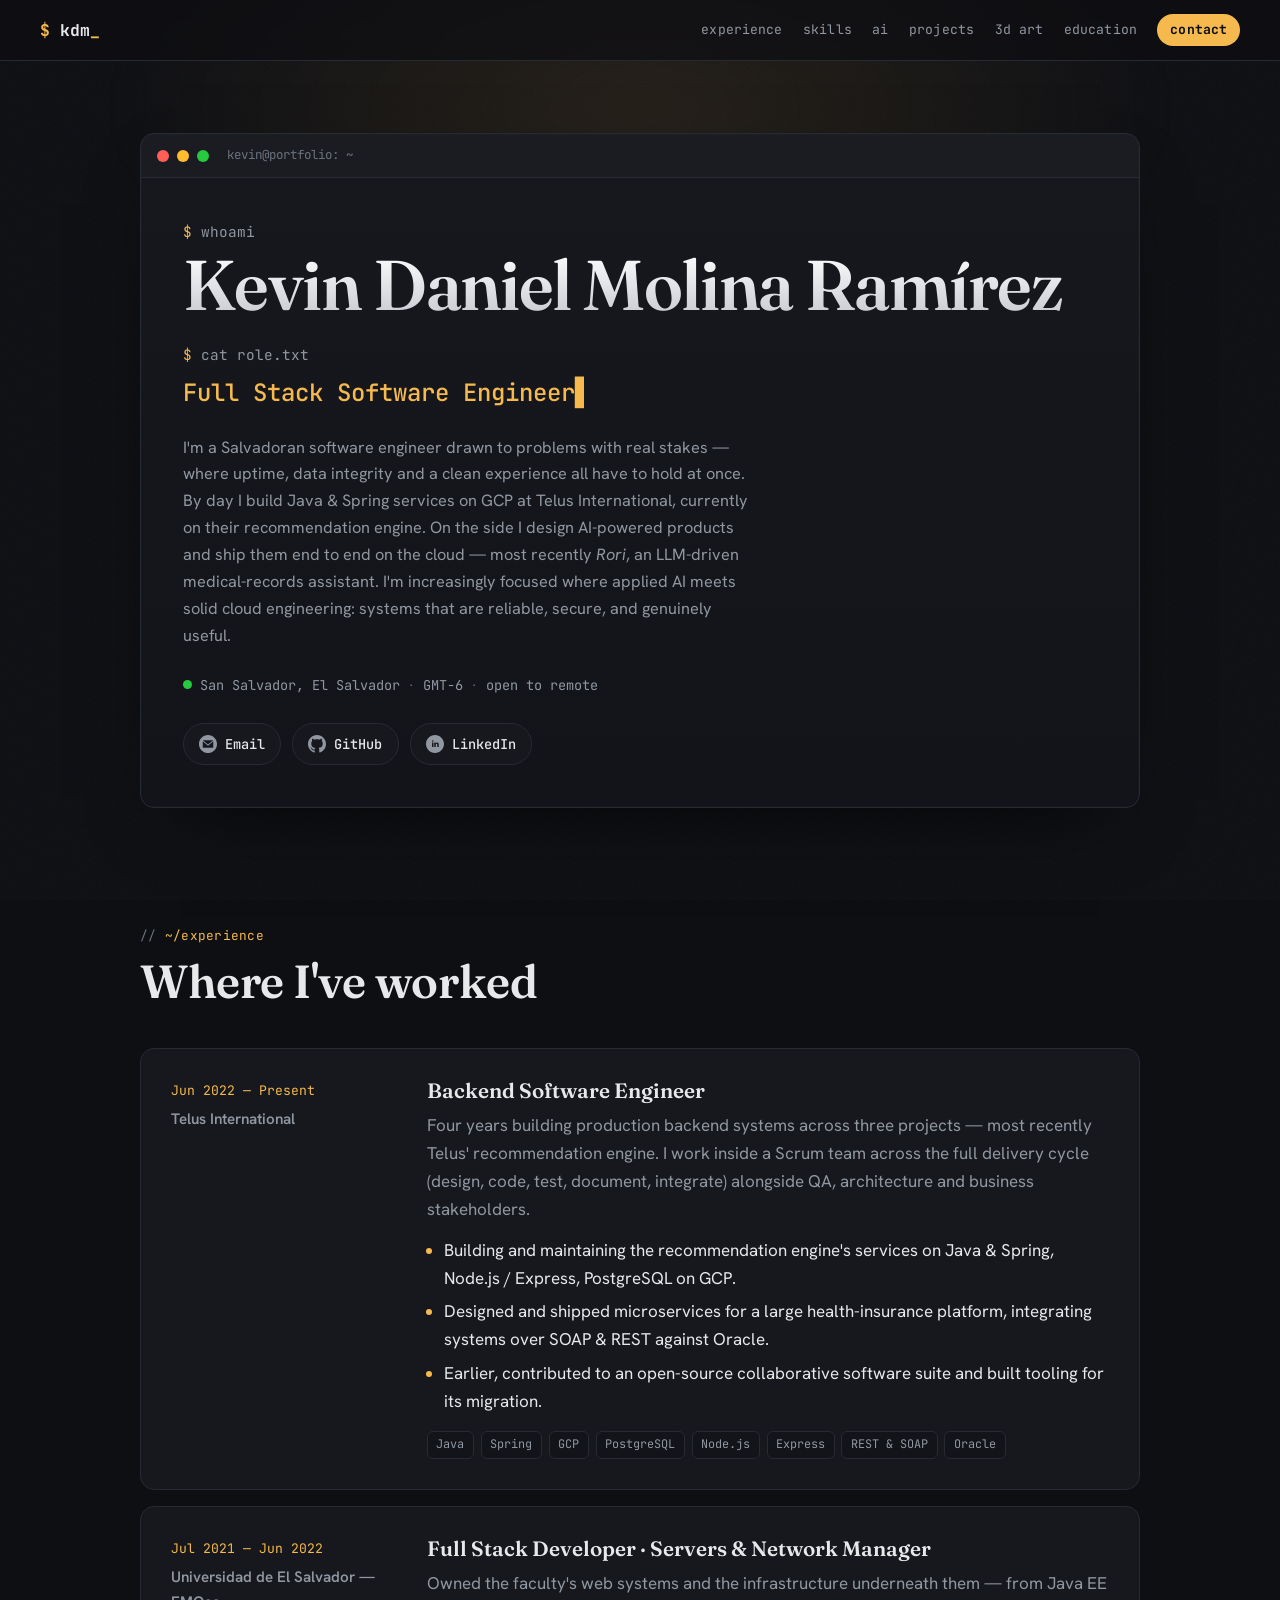
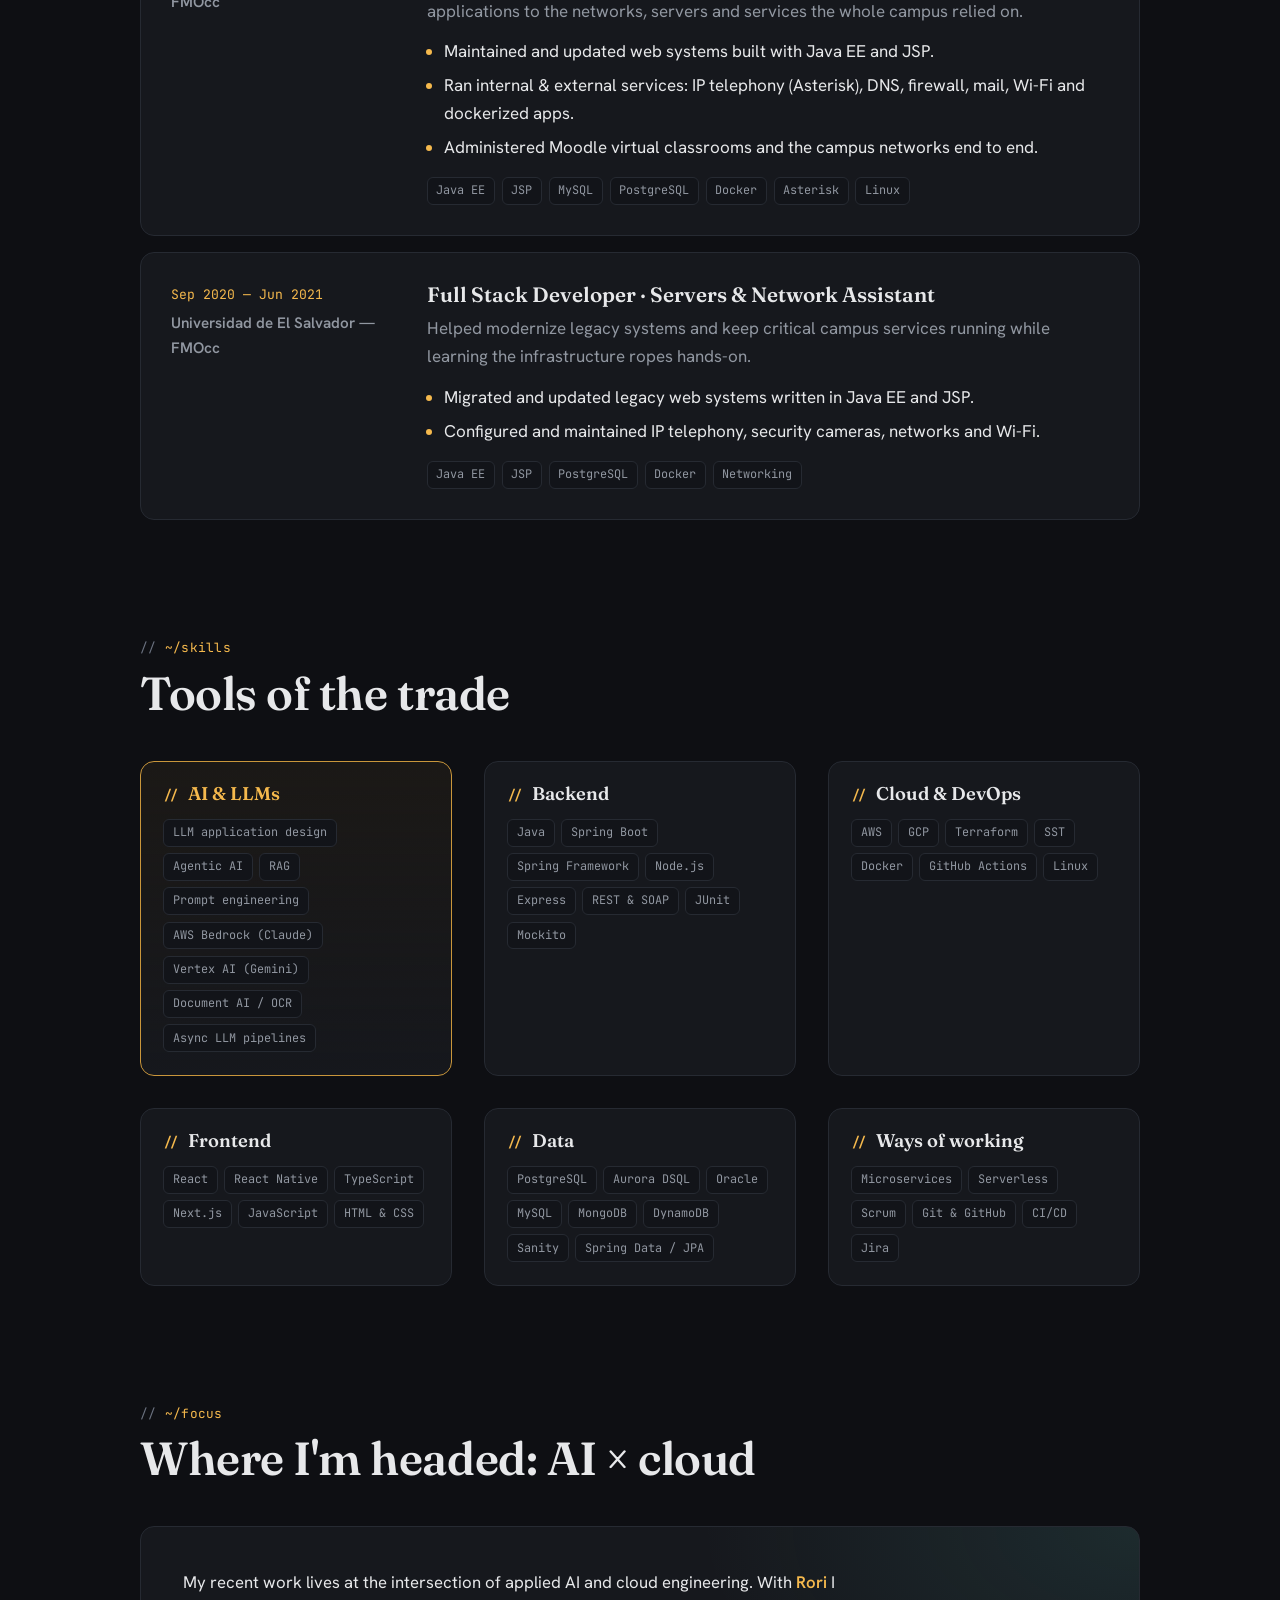
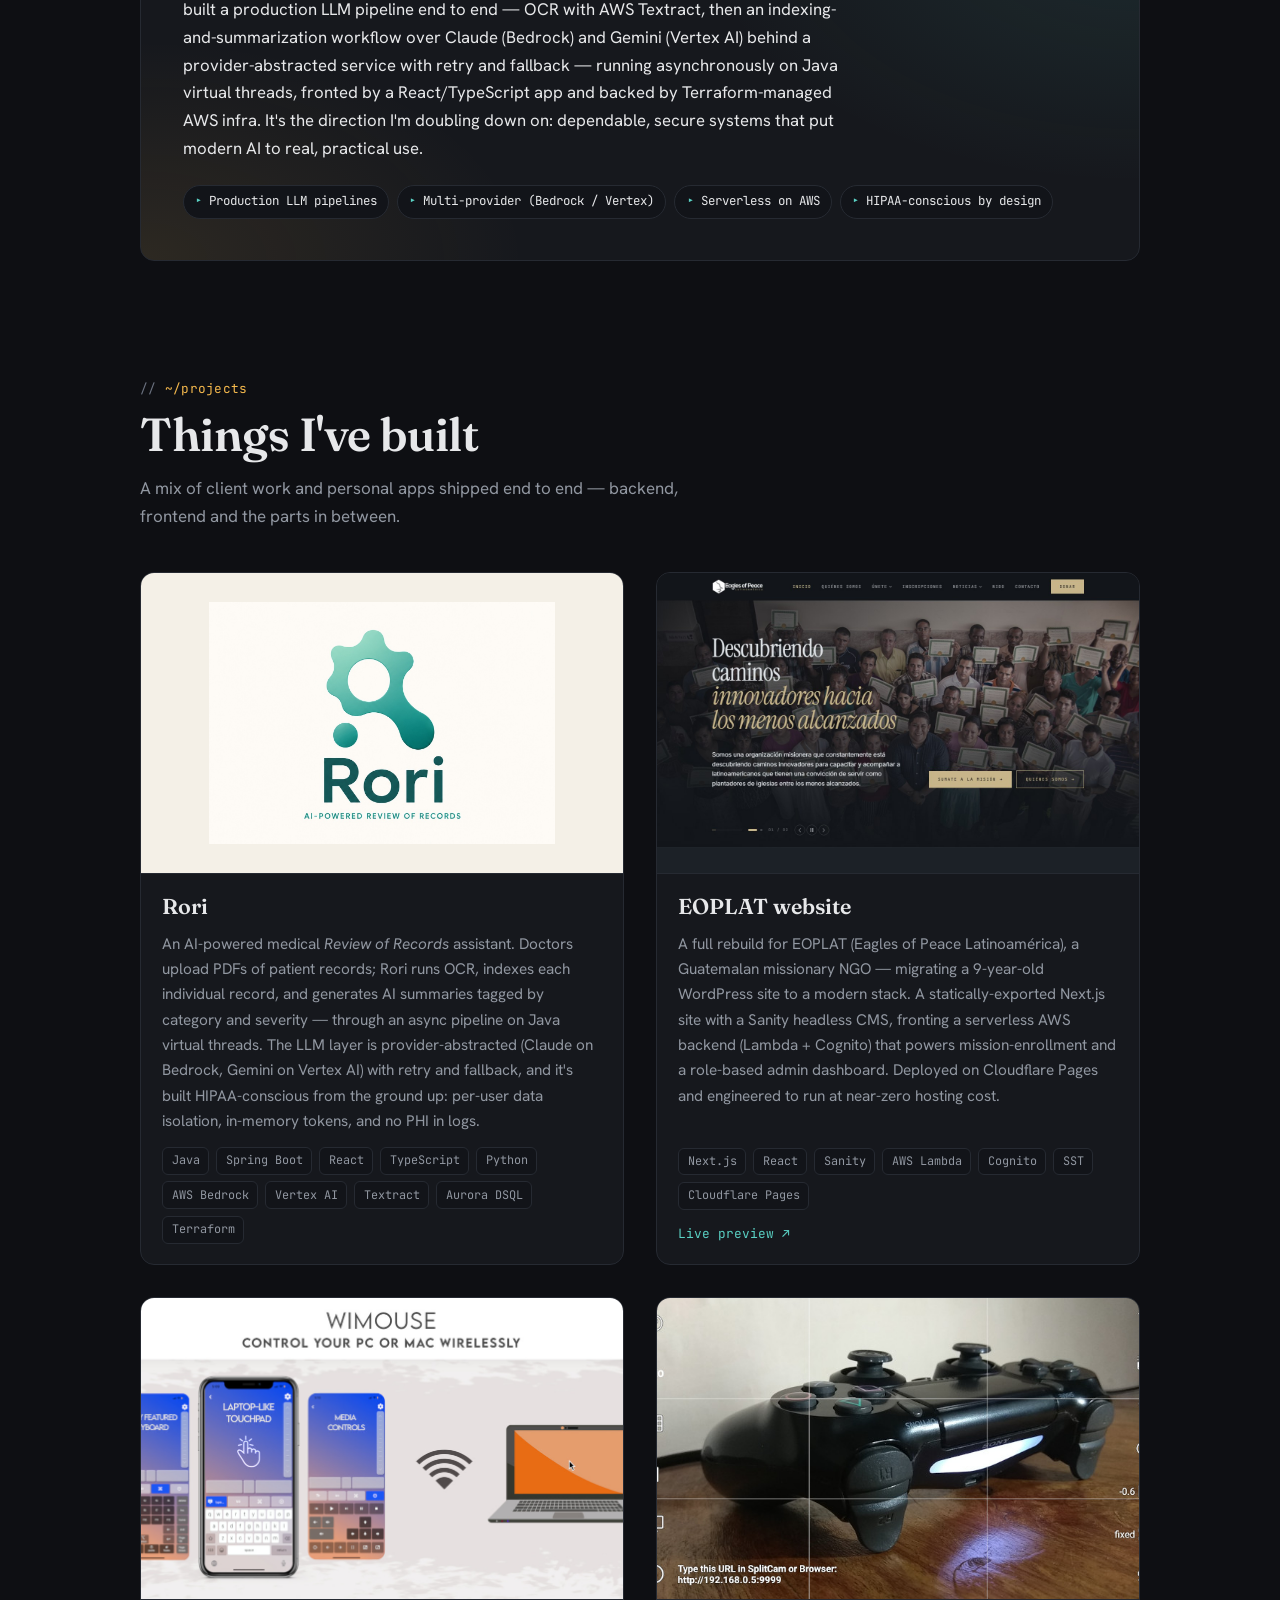
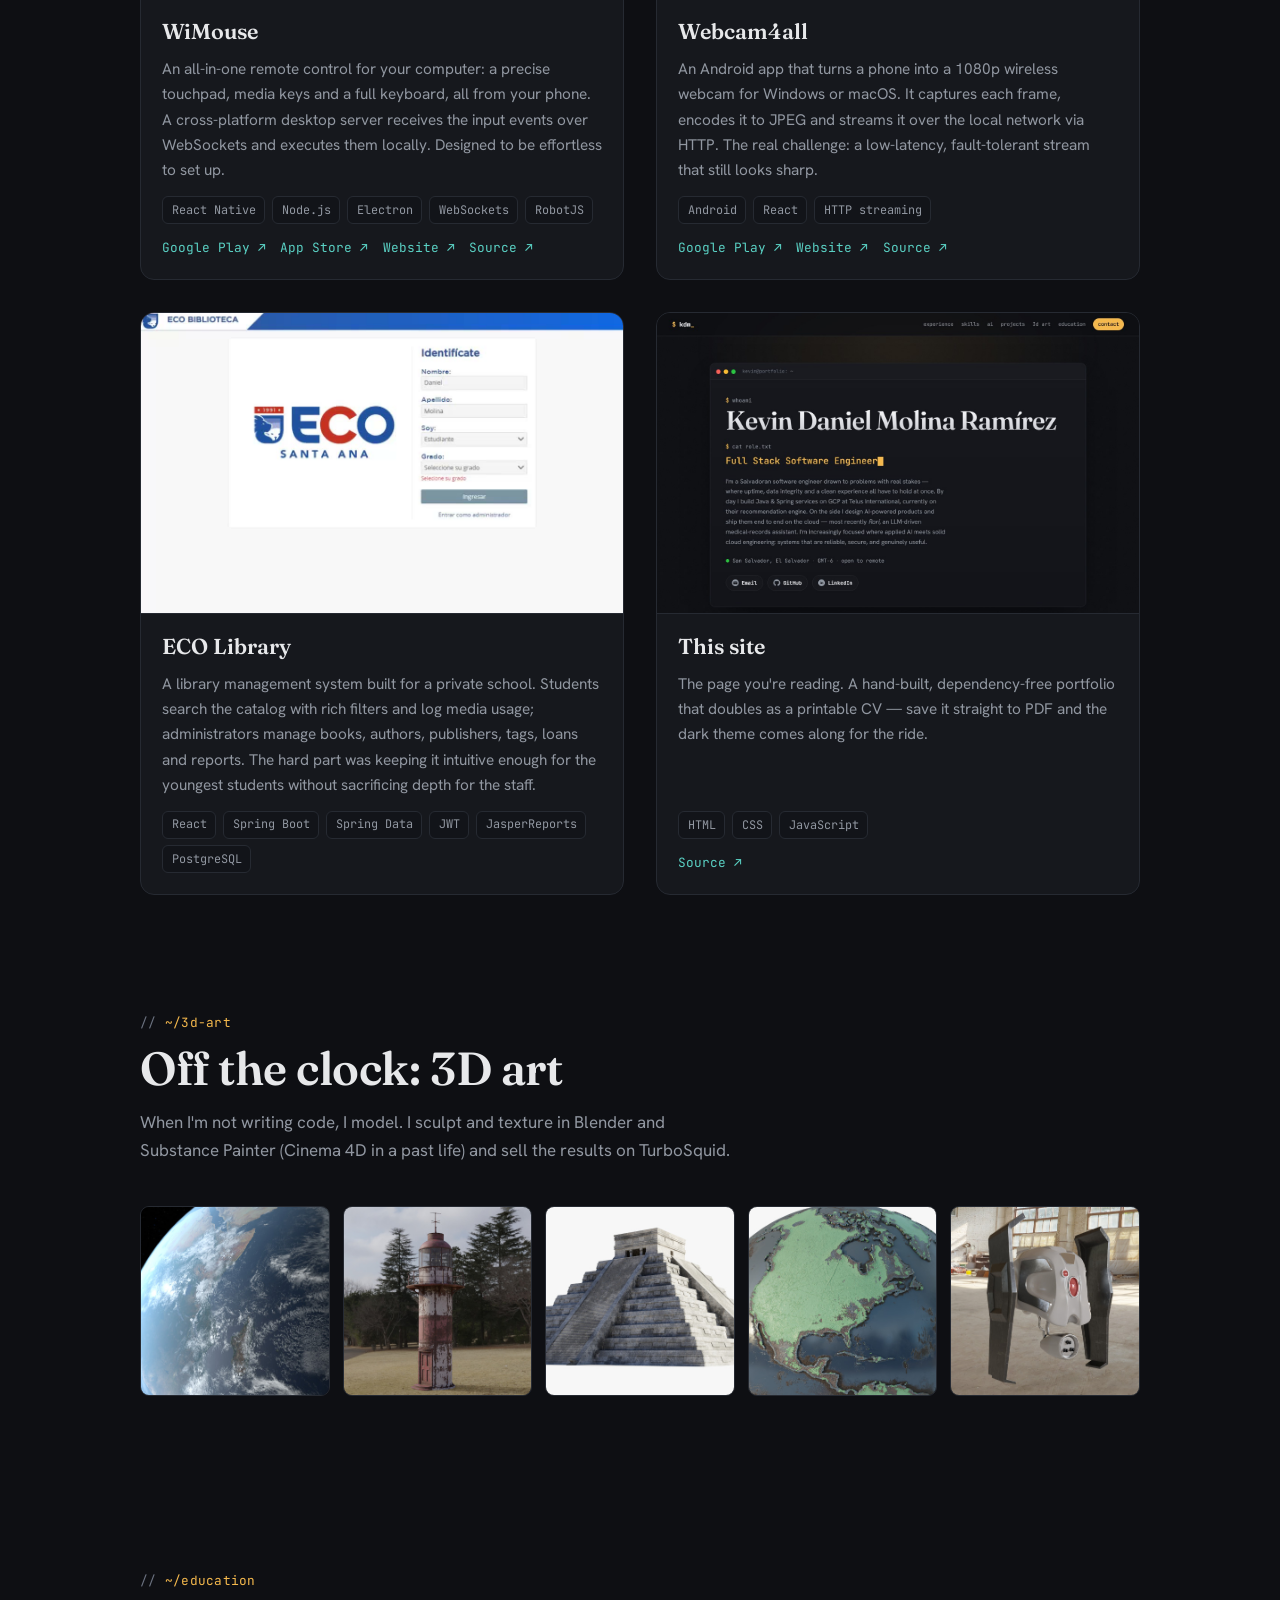
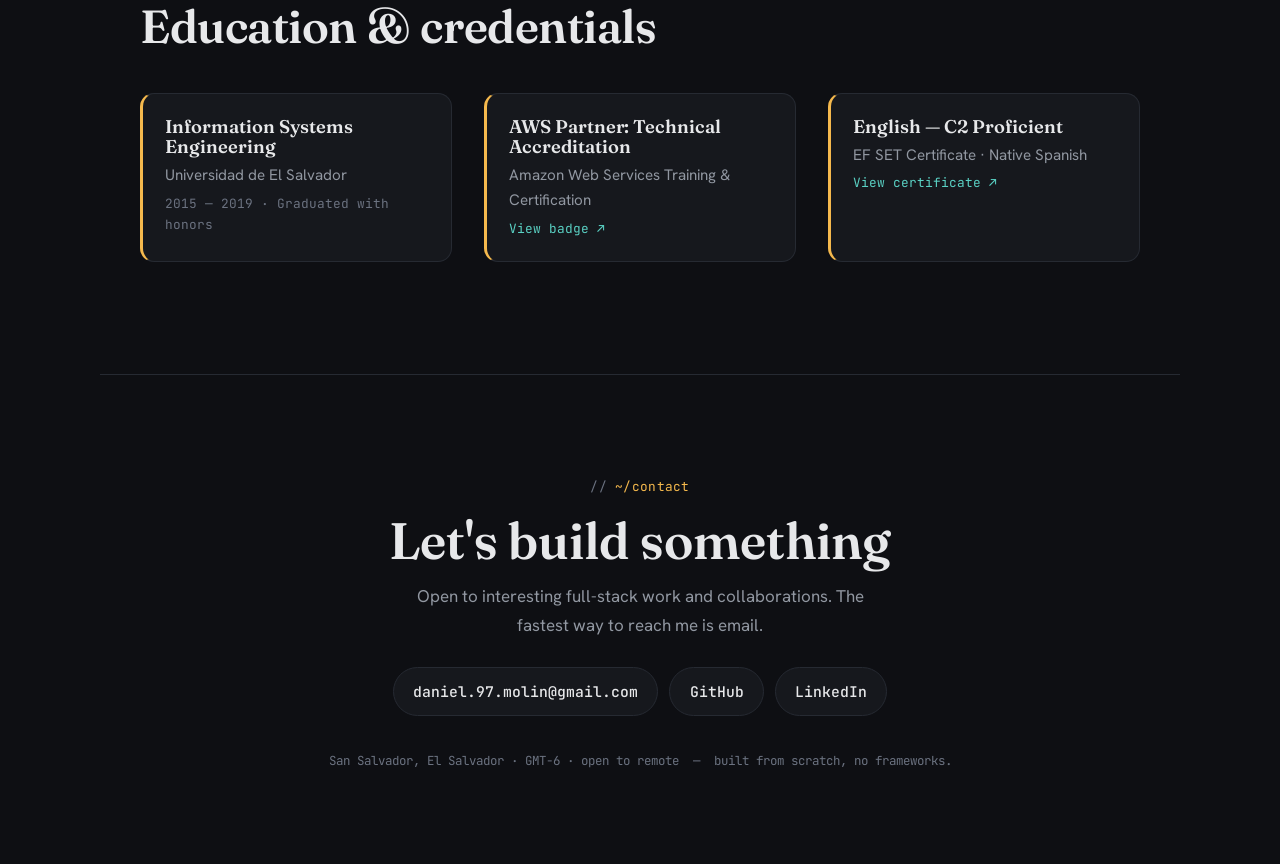
==== index.html @ 02cc0343 "Initial commit: redesigned portfolio / CV Dark "terminal, refined" single-page portfolio that double" ====
<!DOCTYPE html>
<html lang="en">
<head>
  <meta charset="UTF-8" />
  <meta name="viewport" content="width=device-width, initial-scale=1" />
  <meta name="theme-color" content="#0e0f13" />
  <meta name="description" content="Kevin Daniel Molina — Full Stack Software Engineer. Java, Spring, React & cloud. Portfolio and CV." />
  <meta name="author" content="Kevin Daniel Molina Ramírez" />

  <!-- Open Graph -->
  <meta property="og:title" content="Kevin Daniel Molina — Full Stack Software Engineer" />
  <meta property="og:description" content="Java · Spring · React · AWS. Building reliable, scalable software." />
  <meta property="og:type" content="website" />
  <meta property="og:url" content="https://danielmolina.surge.sh/" />

  <title>Kevin Daniel Molina — Full Stack Software Engineer</title>

  <link rel="preconnect" href="https://fonts.googleapis.com" />
  <link rel="preconnect" href="https://fonts.gstatic.com" crossorigin />
  <link href="https://fonts.googleapis.com/css2?family=Fraunces:opsz,wght@9..144,400;9..144,500;9..144,600;9..144,700&family=Hanken+Grotesk:wght@400;500;600;700&family=JetBrains+Mono:wght@400;500;700&display=swap" rel="stylesheet" />

  <link rel="stylesheet" href="css/styles.css" />
</head>
<body>
  <!-- atmosphere layers -->
  <div class="grain" aria-hidden="true"></div>
  <div class="glow" aria-hidden="true"></div>

  <!-- top nav -->
  <nav class="nav" aria-label="Section navigation">
    <a class="nav__brand" href="#top"><span class="prompt">$</span> kdm<span class="blink">_</span></a>
    <div class="nav__links">
      <a href="#experience">experience</a>
      <a href="#skills">skills</a>
      <a href="#focus">ai</a>
      <a href="#projects">projects</a>
      <a href="#art">3d&nbsp;art</a>
      <a href="#education">education</a>
      <a class="nav__cta" href="#contact">contact</a>
    </div>
  </nav>

  <main id="top">
    <!-- ===================== HERO ===================== -->
    <header class="hero">
      <div class="terminal reveal" data-reveal>
        <div class="terminal__bar">
          <span class="dot dot--red"></span>
          <span class="dot dot--amber"></span>
          <span class="dot dot--green"></span>
          <span class="terminal__title">kevin@portfolio: ~</span>
        </div>
        <div class="terminal__body">
          <p class="term-line"><span class="prompt">$</span> whoami</p>
          <h1 class="hero__name">Kevin&nbsp;Daniel Molina&nbsp;Ramírez</h1>
          <p class="term-line"><span class="prompt">$</span> cat role.txt</p>
          <p class="hero__role">
            <span id="typed" aria-hidden="true"></span><span class="blink">▋</span>
            <span class="sr-only">Full Stack Software Engineer</span>
          </p>

          <p class="hero__bio">
            I'm a Salvadoran software engineer drawn to problems with real stakes — where uptime, data
            integrity and a clean experience all have to hold at once. By day I build Java &amp; Spring
            services on GCP at Telus International, currently on their recommendation engine. On the side
            I design AI-powered products and ship them end to end on the cloud — most recently
            <em>Rori</em>, an LLM-driven medical-records assistant. I'm increasingly focused where applied
            AI meets solid cloud engineering: systems that are reliable, secure, and genuinely useful.
          </p>

          <p class="hero__status">
            <span class="status-dot"></span>
            <span class="mono">San Salvador, El Salvador</span>
            <span class="sep">·</span>
            <span class="mono">GMT−6</span>
            <span class="sep">·</span>
            <span class="mono">open to remote</span>
          </p>

          <div class="hero__links">
            <a class="btn" href="mailto:daniel.97.molin@gmail.com">
              <svg viewBox="0 0 24 24" width="18" height="18" aria-hidden="true"><path fill="currentColor" d="M12 .02c-6.627 0-12 5.373-12 12s5.373 12 12 12 12-5.373 12-12-5.373-12-12-12zm6.99 6.98l-6.99 5.666-6.991-5.666h13.981zm.01 10h-14v-8.505l7 5.673 7-5.672v8.504z"/></svg>
              Email
            </a>
            <a class="btn" href="https://github.com/daniel97molina" target="_blank" rel="noopener noreferrer">
              <svg viewBox="0 0 24 24" width="18" height="18" aria-hidden="true"><path fill="currentColor" d="M12 0c-6.626 0-12 5.373-12 12 0 5.302 3.438 9.8 8.207 11.387.599.111.793-.261.793-.577v-2.234c-3.338.726-4.033-1.416-4.033-1.416-.546-1.387-1.333-1.756-1.333-1.756-1.089-.745.083-.729.083-.729 1.205.084 1.839 1.237 1.839 1.237 1.07 1.834 2.807 1.304 3.492.997.107-.775.418-1.305.762-1.604-2.665-.305-5.467-1.334-5.467-5.931 0-1.311.469-2.381 1.236-3.221-.124-.303-.535-1.524.117-3.176 0 0 1.008-.322 3.301 1.23.957-.266 1.983-.399 3.003-.404 1.02.005 2.047.138 3.006.404 2.291-1.552 3.297-1.23 3.297-1.23.653 1.653.242 2.874.118 3.176.77.84 1.235 1.911 1.235 3.221 0 4.609-2.807 5.624-5.479 5.921.43.372.823 1.102.823 2.222v3.293c0 .319.192.694.801.576 4.765-1.589 8.199-6.086 8.199-11.386 0-6.627-5.373-12-12-12z"/></svg>
              GitHub
            </a>
            <a class="btn" href="https://www.linkedin.com/in/kevin-daniel-molina-ram%C3%ADrez-bba002175" target="_blank" rel="noopener noreferrer">
              <svg viewBox="0 0 24 24" width="18" height="18" aria-hidden="true"><path fill="currentColor" d="M12 0c-6.627 0-12 5.373-12 12s5.373 12 12 12 12-5.373 12-12-5.373-12-12-12zm-2 16h-2v-6h2v6zm-1-6.891c-.607 0-1.1-.496-1.1-1.109 0-.612.492-1.109 1.1-1.109s1.1.497 1.1 1.109c0 .613-.493 1.109-1.1 1.109zm8 6.891h-1.998v-2.861c0-1.881-2.002-1.722-2.002 0v2.861h-2v-6h2v1.093c.872-1.616 4-1.736 4 1.548v3.359z"/></svg>
              LinkedIn
            </a>
          </div>
        </div>
      </div>
    </header>

    <!-- ===================== EXPERIENCE ===================== -->
    <section id="experience" class="section">
      <header class="section__head reveal" data-reveal>
        <span class="section__path">~/experience</span>
        <h2 class="section__title">Where I've worked</h2>
      </header>

      <div class="timeline">
        <article class="role reveal" data-reveal>
          <div class="role__meta">
            <span class="role__dates mono">Jun 2022 — Present</span>
            <span class="role__company">Telus International</span>
          </div>
          <div class="role__body">
            <h3 class="role__title">Backend Software Engineer</h3>
            <p class="role__summary">
              Four years building production backend systems across three projects — most recently
              Telus' recommendation engine. I work inside a Scrum team across the full
              delivery cycle (design, code, test, document, integrate) alongside QA, architecture and
              business stakeholders.
            </p>
            <ul class="role__points">
              <li>Building and maintaining the recommendation engine's services on Java &amp; Spring, Node.js / Express, PostgreSQL on GCP.</li>
              <li>Designed and shipped microservices for a large health-insurance platform, integrating systems over SOAP &amp; REST against Oracle.</li>
              <li>Earlier, contributed to an open-source collaborative software suite and built tooling for its migration.</li>
            </ul>
            <ul class="tags mono">
              <li>Java</li><li>Spring</li><li>GCP</li><li>PostgreSQL</li><li>Node.js</li><li>Express</li><li>REST &amp; SOAP</li><li>Oracle</li>
            </ul>
          </div>
        </article>

        <article class="role reveal" data-reveal>
          <div class="role__meta">
            <span class="role__dates mono">Jul 2021 — Jun 2022</span>
            <span class="role__company">Universidad de El Salvador — FMOcc</span>
          </div>
          <div class="role__body">
            <h3 class="role__title">Full Stack Developer · Servers &amp; Network Manager</h3>
            <p class="role__summary">
              Owned the faculty's web systems and the infrastructure underneath them — from Java EE
              applications to the networks, servers and services the whole campus relied on.
            </p>
            <ul class="role__points">
              <li>Maintained and updated web systems built with Java EE and JSP.</li>
              <li>Ran internal &amp; external services: IP telephony (Asterisk), DNS, firewall, mail, Wi-Fi and dockerized apps.</li>
              <li>Administered Moodle virtual classrooms and the campus networks end to end.</li>
            </ul>
            <ul class="tags mono">
              <li>Java EE</li><li>JSP</li><li>MySQL</li><li>PostgreSQL</li><li>Docker</li><li>Asterisk</li><li>Linux</li>
            </ul>
          </div>
        </article>

        <article class="role reveal" data-reveal>
          <div class="role__meta">
            <span class="role__dates mono">Sep 2020 — Jun 2021</span>
            <span class="role__company">Universidad de El Salvador — FMOcc</span>
          </div>
          <div class="role__body">
            <h3 class="role__title">Full Stack Developer · Servers &amp; Network Assistant</h3>
            <p class="role__summary">
              Helped modernize legacy systems and keep critical campus services running while learning
              the infrastructure ropes hands-on.
            </p>
            <ul class="role__points">
              <li>Migrated and updated legacy web systems written in Java EE and JSP.</li>
              <li>Configured and maintained IP telephony, security cameras, networks and Wi-Fi.</li>
            </ul>
            <ul class="tags mono">
              <li>Java EE</li><li>JSP</li><li>PostgreSQL</li><li>Docker</li><li>Networking</li>
            </ul>
          </div>
        </article>
      </div>
    </section>

    <!-- ===================== SKILLS ===================== -->
    <section id="skills" class="section">
      <header class="section__head reveal" data-reveal>
        <span class="section__path">~/skills</span>
        <h2 class="section__title">Tools of the trade</h2>
      </header>

      <div class="skills-grid">
        <div class="skill-card skill-card--accent reveal" data-reveal>
          <h3><span class="prompt">//</span> AI &amp; LLMs</h3>
          <ul class="tags mono">
            <li>LLM application design</li><li>Agentic AI</li><li>RAG</li><li>Prompt engineering</li>
            <li>AWS Bedrock (Claude)</li><li>Vertex AI (Gemini)</li><li>Document AI / OCR</li>
            <li>Async LLM pipelines</li>
          </ul>
        </div>
        <div class="skill-card reveal" data-reveal>
          <h3><span class="prompt">//</span> Backend</h3>
          <ul class="tags mono">
            <li>Java</li><li>Spring Boot</li><li>Spring Framework</li><li>Node.js</li><li>Express</li>
            <li>REST &amp; SOAP</li><li>JUnit</li><li>Mockito</li>
          </ul>
        </div>
        <div class="skill-card reveal" data-reveal>
          <h3><span class="prompt">//</span> Cloud &amp; DevOps</h3>
          <ul class="tags mono">
            <li>AWS</li><li>GCP</li><li>Terraform</li><li>SST</li>
            <li>Docker</li><li>GitHub Actions</li><li>Linux</li>
          </ul>
        </div>
        <div class="skill-card reveal" data-reveal>
          <h3><span class="prompt">//</span> Frontend</h3>
          <ul class="tags mono">
            <li>React</li><li>React Native</li><li>TypeScript</li><li>Next.js</li>
            <li>JavaScript</li><li>HTML &amp; CSS</li>
          </ul>
        </div>
        <div class="skill-card reveal" data-reveal>
          <h3><span class="prompt">//</span> Data</h3>
          <ul class="tags mono">
            <li>PostgreSQL</li><li>Aurora DSQL</li><li>Oracle</li><li>MySQL</li>
            <li>MongoDB</li><li>DynamoDB</li><li>Sanity</li><li>Spring Data / JPA</li>
          </ul>
        </div>
        <div class="skill-card reveal" data-reveal>
          <h3><span class="prompt">//</span> Ways of working</h3>
          <ul class="tags mono">
            <li>Microservices</li><li>Serverless</li><li>Scrum</li><li>Git &amp; GitHub</li>
            <li>CI/CD</li><li>Jira</li>
          </ul>
        </div>
      </div>
    </section>

    <!-- ===================== AI × CLOUD FOCUS ===================== -->
    <section id="focus" class="section">
      <header class="section__head reveal" data-reveal>
        <span class="section__path">~/focus</span>
        <h2 class="section__title">Where I'm headed: AI&nbsp;×&nbsp;cloud</h2>
      </header>

      <div class="focus-panel reveal" data-reveal>
        <p class="focus-panel__lead">
          My recent work lives at the intersection of applied AI and cloud engineering. With
          <strong>Rori</strong> I built a production LLM pipeline end to end — OCR with AWS Textract,
          then an indexing-and-summarization workflow over Claude (Bedrock) and Gemini (Vertex&nbsp;AI)
          behind a provider-abstracted service with retry and fallback — running asynchronously on Java
          virtual threads, fronted by a React/TypeScript app and backed by Terraform-managed AWS infra.
          It's the direction I'm doubling down on: dependable, secure systems that put modern AI to real,
          practical use.
        </p>
        <ul class="focus-chips mono">
          <li>Production LLM pipelines</li>
          <li>Multi-provider (Bedrock&nbsp;/&nbsp;Vertex)</li>
          <li>Serverless on AWS</li>
          <li>HIPAA-conscious by design</li>
        </ul>
      </div>
    </section>

    <!-- ===================== PROJECTS ===================== -->
    <section id="projects" class="section">
      <header class="section__head reveal" data-reveal>
        <span class="section__path">~/projects</span>
        <h2 class="section__title">Things I've built</h2>
        <p class="section__lead">
          A mix of client work and personal apps shipped end to end — backend, frontend and the
          parts in between.
        </p>
      </header>

      <div class="projects-grid">
        <!-- Rori -->
        <article class="card reveal" data-reveal>
          <div class="card__media card__media--logo">
            <img src="assets/rori.jpg" alt="Rori — AI-powered Review of Records" loading="lazy" />
          </div>
          <div class="card__body">
            <h3 class="card__title">Rori</h3>
            <p class="card__desc">
              An AI-powered medical <em>Review of Records</em> assistant. Doctors upload PDFs of patient
              records; Rori runs OCR, indexes each individual record, and generates AI summaries tagged
              by category and severity — through an async pipeline on Java virtual threads. The LLM layer
              is provider-abstracted (Claude on Bedrock, Gemini on Vertex&nbsp;AI) with retry and fallback,
              and it's built HIPAA-conscious from the ground up: per-user data isolation, in-memory
              tokens, and no PHI in logs.
            </p>
            <ul class="tags mono">
              <li>Java</li><li>Spring Boot</li><li>React</li><li>TypeScript</li><li>Python</li>
              <li>AWS Bedrock</li><li>Vertex AI</li><li>Textract</li><li>Aurora DSQL</li><li>Terraform</li>
            </ul>
          </div>
        </article>

        <!-- EOPLAT -->
        <article class="card reveal" data-reveal>
          <div class="card__media">
            <img src="assets/eoplat.jpg" alt="EOPLAT website" loading="lazy" />
          </div>
          <div class="card__body">
            <h3 class="card__title">EOPLAT website</h3>
            <p class="card__desc">
              A full rebuild for EOPLAT (Eagles of Peace Latinoamérica), a Guatemalan missionary NGO —
              migrating a 9-year-old WordPress site to a modern stack. A statically-exported Next.js site
              with a Sanity headless CMS, fronting a serverless AWS backend (Lambda&nbsp;+&nbsp;Cognito) that
              powers mission-enrollment and a role-based admin dashboard. Deployed on Cloudflare Pages and
              engineered to run at near-zero hosting cost.
            </p>
            <ul class="tags mono">
              <li>Next.js</li><li>React</li><li>Sanity</li><li>AWS Lambda</li><li>Cognito</li>
              <li>SST</li><li>Cloudflare Pages</li>
            </ul>
            <div class="card__links">
              <!-- TODO: swap in the production domain (eoplat.org) once live -->
              <a href="https://eoplat-test.pages.dev/" target="_blank" rel="noopener noreferrer">Live preview ↗</a>
            </div>
          </div>
        </article>

        <!-- WiMouse (consolidated) -->
        <article class="card reveal" data-reveal>
          <div class="card__media">
            <img src="assets/wimouse.jpg" alt="WiMouse remote control app" loading="lazy" />
          </div>
          <div class="card__body">
            <h3 class="card__title">WiMouse</h3>
            <p class="card__desc">
              An all-in-one remote control for your computer: a precise touchpad, media keys and a full
              keyboard, all from your phone. A cross-platform desktop server receives the input events
              over WebSockets and executes them locally. Designed to be effortless to set up.
            </p>
            <ul class="tags mono">
              <li>React Native</li><li>Node.js</li><li>Electron</li><li>WebSockets</li><li>RobotJS</li>
            </ul>
            <div class="card__links">
              <a href="https://play.google.com/store/apps/details?id=dev.studios503.wimouse" target="_blank" rel="noopener noreferrer">Google&nbsp;Play ↗</a>
              <a href="https://apps.apple.com/us/app/wimouse-remote-control/id1583106552" target="_blank" rel="noopener noreferrer">App&nbsp;Store ↗</a>
              <a href="https://wimouse.web.app/" target="_blank" rel="noopener noreferrer">Website ↗</a>
              <a href="https://github.com/daniel97molina/wimouse-website" target="_blank" rel="noopener noreferrer">Source ↗</a>
            </div>
          </div>
        </article>

        <!-- Webcam4all (consolidated) -->
        <article class="card reveal" data-reveal>
          <div class="card__media">
            <img src="assets/w4a1.jpg" alt="Webcam4all app" loading="lazy" />
          </div>
          <div class="card__body">
            <h3 class="card__title">Webcam4all</h3>
            <p class="card__desc">
              An Android app that turns a phone into a 1080p wireless webcam for Windows or macOS. It
              captures each frame, encodes it to JPEG and streams it over the local network via HTTP.
              The real challenge: a low-latency, fault-tolerant stream that still looks sharp.
            </p>
            <ul class="tags mono">
              <li>Android</li><li>React</li><li>HTTP streaming</li>
            </ul>
            <div class="card__links">
              <a href="https://play.google.com/store/apps/details?id=dm.camera.webcamxipcamera" target="_blank" rel="noopener noreferrer">Google&nbsp;Play ↗</a>
              <a href="https://webcam4all.surge.sh/" target="_blank" rel="noopener noreferrer">Website ↗</a>
              <a href="https://github.com/daniel97molina/webcam4allSite" target="_blank" rel="noopener noreferrer">Source ↗</a>
            </div>
          </div>
        </article>

                <!-- ECO Library -->
        <article class="card reveal" data-reveal>
          <div class="card__media">
            <video src="assets/eco-library.mp4" poster="assets/eco-library-poster.jpg"
                   autoplay loop muted playsinline preload="metadata"
                   aria-label="ECO Library demo"></video>
          </div>
          <div class="card__body">
            <h3 class="card__title">ECO Library</h3>
            <p class="card__desc">
              A library management system built for a private school. Students search the catalog with
              rich filters and log media usage; administrators manage books, authors, publishers, tags,
              loans and reports. The hard part was keeping it intuitive enough for the youngest students
              without sacrificing depth for the staff.
            </p>
            <ul class="tags mono">
              <li>React</li><li>Spring Boot</li><li>Spring Data</li><li>JWT</li><li>JasperReports</li><li>PostgreSQL</li>
            </ul>
          </div>
        </article>

        <!-- This site -->
        <article class="card reveal" data-reveal>
          <div class="card__media">
            <img src="assets/this-site.jpg" alt="This portfolio website" loading="lazy" />
          </div>
          <div class="card__body">
            <h3 class="card__title">This site</h3>
            <p class="card__desc">
              The page you're reading. A hand-built, dependency-free portfolio that doubles as a
              printable CV — save it straight to PDF and the dark theme comes along for the ride.
            </p>
            <ul class="tags mono">
              <li>HTML</li><li>CSS</li><li>JavaScript</li>
            </ul>
            <div class="card__links">
              <a href="https://github.com/daniel97molina/dm-portfolio" target="_blank" rel="noopener noreferrer">Source ↗</a>
            </div>
          </div>
        </article>
      </div>
    </section>

    <!-- ===================== 3D ART ===================== -->
    <section id="art" class="section">
      <header class="section__head reveal" data-reveal>
        <span class="section__path">~/3d-art</span>
        <h2 class="section__title">Off the clock: 3D art</h2>
        <p class="section__lead">
          When I'm not writing code, I model. I sculpt and texture in Blender and Substance Painter
          (Cinema 4D in a past life) and sell the results on TurboSquid.
        </p>
      </header>

      <div class="gallery reveal" data-reveal>
        <figure><img src="assets/3d1.jpg" alt="3D render 1" loading="lazy" /></figure>
        <figure><img src="assets/3d2.jpg" alt="3D render 2" loading="lazy" /></figure>
        <figure><img src="assets/3d3.jpg" alt="3D render 3" loading="lazy" /></figure>
        <figure><img src="assets/3d4.jpg" alt="3D render 4" loading="lazy" /></figure>
        <figure><img src="assets/3d5.jpg" alt="3D render 5" loading="lazy" /></figure>
      </div>
      <p class="gallery__cta reveal" data-reveal>
        <a href="https://www.turbosquid.com/Search/Artists/3-D-W-o-r-l-d" target="_blank" rel="noopener noreferrer">See the collection on TurboSquid ↗</a>
      </p>
    </section>

    <!-- ===================== EDUCATION ===================== -->
    <section id="education" class="section">
      <header class="section__head reveal" data-reveal>
        <span class="section__path">~/education</span>
        <h2 class="section__title">Education &amp; credentials</h2>
      </header>

      <div class="edu-grid">
        <article class="edu-card reveal" data-reveal>
          <h3>Information Systems Engineering</h3>
          <p class="edu-card__org">Universidad de El Salvador</p>
          <p class="edu-card__meta mono">2015 — 2019 · Graduated with honors</p>
        </article>
        <article class="edu-card reveal" data-reveal>
          <h3>AWS Partner: Technical Accreditation</h3>
          <p class="edu-card__org">Amazon Web Services Training &amp; Certification</p>
          <p class="edu-card__meta mono">
            <a href="https://www.credly.com/badges/4ff8043b-5e8a-433c-b269-e1dfc25b5f2b" target="_blank" rel="noopener noreferrer">View badge ↗</a>
          </p>
        </article>
        <article class="edu-card reveal" data-reveal>
          <h3>English — C2 Proficient</h3>
          <p class="edu-card__org">EF SET Certificate · Native Spanish</p>
          <p class="edu-card__meta mono">
            <a href="https://www.efset.org/cert/E6ZjBV" target="_blank" rel="noopener noreferrer">View certificate ↗</a>
          </p>
        </article>
      </div>
    </section>

    <!-- ===================== CONTACT ===================== -->
    <footer id="contact" class="contact">
      <div class="reveal" data-reveal>
        <span class="section__path">~/contact</span>
        <h2 class="contact__title">Let's build something</h2>
        <p class="contact__lead">
          Open to interesting full-stack work and collaborations. The fastest way to reach me is email.
        </p>
        <div class="contact__links">
          <a class="btn btn--lg" href="mailto:daniel.97.molin@gmail.com">daniel.97.molin@gmail.com</a>
          <a class="btn btn--lg" href="https://github.com/daniel97molina" target="_blank" rel="noopener noreferrer">GitHub</a>
          <a class="btn btn--lg" href="https://www.linkedin.com/in/kevin-daniel-molina-ram%C3%ADrez-bba002175" target="_blank" rel="noopener noreferrer">LinkedIn</a>
        </div>
        <p class="contact__foot mono">
          San Salvador, El Salvador · GMT−6 · open to remote &nbsp;—&nbsp; built from scratch, no frameworks.
        </p>
      </div>
    </footer>
  </main>

  <script src="js/main.js"></script>
</body>
</html>
---- css/styles.css ----
/* ============================================================
   Kevin Daniel Molina — portfolio / CV
   "Terminal, refined." Dark developer aesthetic.
   ============================================================ */

:root {
  /* palette */
  --ink:       #0e0f13;   /* base background */
  --ink-2:     #121419;   /* deep panel */
  --surface:   #16181d;   /* raised surface */
  --surface-2: #1c1f26;   /* hover surface */
  --line:      #262a32;   /* hairline border */
  --text:      #e7e8ea;   /* primary text */
  --muted:     #9197a1;   /* secondary text */
  --faint:     #6b7280;   /* tertiary */
  --amber:     #f5b94d;   /* primary accent */
  --amber-dim: #c9963b;
  --teal:      #5ad1c4;   /* secondary accent / links */

  /* type */
  --serif: "Fraunces", Georgia, serif;
  --sans:  "Hanken Grotesk", system-ui, sans-serif;
  --mono:  "JetBrains Mono", ui-monospace, monospace;

  /* layout */
  --maxw: 1080px;
  --radius: 14px;
  --radius-sm: 9px;
  --gap: clamp(1rem, 2.5vw, 2rem);
}

* { box-sizing: border-box; }

html { scroll-behavior: smooth; }

body {
  margin: 0;
  background: var(--ink);
  color: var(--text);
  font-family: var(--sans);
  font-size: 17px;
  line-height: 1.65;
  -webkit-font-smoothing: antialiased;
  text-rendering: optimizeLegibility;
  overflow-x: hidden;
}

a { color: var(--teal); text-decoration: none; transition: color .18s ease; }
a:hover { color: var(--amber); }

h1, h2, h3 { margin: 0; line-height: 1.1; }

.mono { font-family: var(--mono); }
.prompt { color: var(--amber); font-family: var(--mono); }

.sr-only {
  position: absolute; width: 1px; height: 1px; padding: 0; margin: -1px;
  overflow: hidden; clip: rect(0 0 0 0); white-space: nowrap; border: 0;
}

.blink { animation: blink 1.05s steps(1) infinite; color: var(--amber); }
@keyframes blink { 50% { opacity: 0; } }

/* ---------- atmosphere ---------- */
.grain {
  position: fixed; inset: 0; z-index: 0; pointer-events: none; opacity: .035;
  background-image: url("data:image/svg+xml,%3Csvg xmlns='http://www.w3.org/2000/svg' width='160' height='160'%3E%3Cfilter id='n'%3E%3CfeTurbulence type='fractalNoise' baseFrequency='0.85' numOctaves='3' stitchTiles='stitch'/%3E%3C/filter%3E%3Crect width='100%25' height='100%25' filter='url(%23n)'/%3E%3C/svg%3E");
}
.glow {
  position: fixed; top: -28vh; left: 50%; transform: translateX(-50%);
  width: 120vw; height: 80vh; z-index: 0; pointer-events: none;
  background: radial-gradient(50% 50% at 50% 50%, rgba(245,185,77,.10), transparent 70%);
  filter: blur(20px);
}

/* ---------- nav ---------- */
.nav {
  position: sticky; top: 0; z-index: 50;
  display: flex; align-items: center; justify-content: space-between;
  gap: 1rem; flex-wrap: wrap;
  padding: .85rem clamp(1rem, 4vw, 2.5rem);
  background: rgba(14,15,19,.72);
  backdrop-filter: blur(10px);
  border-bottom: 1px solid var(--line);
}
.nav__brand { font-family: var(--mono); font-weight: 700; color: var(--text); font-size: 1.02rem; }
.nav__links { display: flex; gap: clamp(.6rem, 1.6vw, 1.4rem); align-items: center; flex-wrap: wrap; }
.nav__links a { font-family: var(--mono); font-size: .82rem; color: var(--muted); letter-spacing: .01em; }
.nav__links a:hover { color: var(--text); }
.nav__cta {
  color: var(--ink) !important; background: var(--amber);
  padding: .35rem .8rem; border-radius: 999px; font-weight: 700;
}
.nav__cta:hover { background: var(--teal); }

/* ---------- layout ---------- */
main { position: relative; z-index: 1; }
.section {
  max-width: var(--maxw); margin: 0 auto;
  padding: clamp(3.5rem, 9vw, 7rem) clamp(1.1rem, 4vw, 2.5rem) 0;
}
.section__head { margin-bottom: clamp(1.6rem, 4vw, 2.6rem); }
.section__path {
  display: inline-block; font-family: var(--mono); font-size: .8rem;
  color: var(--amber); margin-bottom: .6rem; letter-spacing: .02em;
}
.section__path::before { content: "// "; color: var(--faint); }
.section__title { font-family: var(--serif); font-weight: 600; font-size: clamp(1.9rem, 4.5vw, 2.9rem); letter-spacing: -.01em; }
.section__lead { color: var(--muted); max-width: 60ch; margin: .9rem 0 0; }

/* ---------- hero ---------- */
.hero {
  max-width: var(--maxw); margin: 0 auto;
  padding: clamp(2rem, 6vw, 4.5rem) clamp(1.1rem, 4vw, 2.5rem) 0;
}
.terminal {
  border: 1px solid var(--line); border-radius: var(--radius);
  background: linear-gradient(180deg, var(--surface), var(--ink-2));
  box-shadow: 0 30px 80px -40px rgba(0,0,0,.9), 0 0 0 1px rgba(255,255,255,.01) inset;
  overflow: hidden;
}
.terminal__bar {
  display: flex; align-items: center; gap: .5rem;
  padding: .7rem 1rem; border-bottom: 1px solid var(--line);
  background: rgba(255,255,255,.015);
}
.dot { width: 12px; height: 12px; border-radius: 50%; display: inline-block; }
.dot--red { background: #ff5f56; } .dot--amber { background: #ffbd2e; } .dot--green { background: #27c93f; }
.terminal__title { margin-left: .6rem; font-family: var(--mono); font-size: .78rem; color: var(--faint); }
.terminal__body { padding: clamp(1.4rem, 4vw, 2.6rem); }

.term-line { font-family: var(--mono); font-size: .9rem; color: var(--muted); margin: 0 0 .35rem; }
.term-line:not(:first-child) { margin-top: 1.4rem; }

.hero__name {
  font-family: var(--serif); font-weight: 600;
  font-size: clamp(2.3rem, 7vw, 4.4rem); letter-spacing: -.02em; line-height: 1.02;
  margin: .1rem 0 .2rem;
  background: linear-gradient(180deg, #fff, #c5c8cf);
  -webkit-background-clip: text; background-clip: text; color: transparent;
}
.hero__role {
  font-family: var(--mono); font-size: clamp(1.05rem, 2.6vw, 1.5rem);
  color: var(--amber); font-weight: 500; margin: .1rem 0 0; min-height: 1.6em;
}
.hero__bio { color: var(--muted); max-width: 64ch; margin: 1.4rem 0 0; }
.hero__bio { font-size: 1.02rem; }

.hero__status {
  display: flex; align-items: center; gap: .55rem; flex-wrap: wrap;
  margin: 1.5rem 0 0; font-size: .85rem; color: var(--muted);
}
.hero__status .sep { color: var(--faint); }
.status-dot {
  width: 9px; height: 9px; border-radius: 50%; background: #27c93f;
  box-shadow: 0 0 0 0 rgba(39,201,63,.6); animation: pulse 2.4s ease-out infinite;
}
@keyframes pulse {
  0% { box-shadow: 0 0 0 0 rgba(39,201,63,.55); }
  70% { box-shadow: 0 0 0 8px rgba(39,201,63,0); }
  100% { box-shadow: 0 0 0 0 rgba(39,201,63,0); }
}

.hero__links { display: flex; gap: .7rem; flex-wrap: wrap; margin-top: 1.7rem; }

/* ---------- buttons ---------- */
.btn {
  display: inline-flex; align-items: center; gap: .5rem;
  padding: .55rem .95rem; border-radius: 999px;
  border: 1px solid var(--line); background: var(--surface);
  color: var(--text); font-family: var(--mono); font-size: .85rem; font-weight: 500;
  transition: border-color .18s ease, background .18s ease, transform .18s ease, color .18s ease;
}
.btn svg { color: var(--muted); transition: color .18s ease; }
.btn:hover { border-color: var(--amber); color: var(--text); transform: translateY(-2px); background: var(--surface-2); }
.btn:hover svg { color: var(--amber); }
.btn--lg { padding: .7rem 1.2rem; font-size: .92rem; }

/* ---------- experience / timeline ---------- */
.timeline { display: flex; flex-direction: column; gap: 1rem; }
.role {
  display: grid; grid-template-columns: 220px 1fr; gap: clamp(1rem, 3vw, 2.2rem);
  padding: clamp(1.3rem, 3vw, 1.9rem);
  border: 1px solid var(--line); border-radius: var(--radius);
  background: var(--surface); transition: border-color .2s ease, background .2s ease;
}
.role:hover { border-color: #33384180; background: var(--surface-2); }
.role__meta { display: flex; flex-direction: column; gap: .35rem; }
.role__dates { font-size: .82rem; color: var(--amber); }
.role__company { font-size: .95rem; color: var(--muted); font-weight: 600; }
.role__title { font-family: var(--serif); font-size: 1.3rem; font-weight: 600; margin-bottom: .5rem; }
.role__summary { color: var(--muted); margin: 0 0 .8rem; }
.role__points { margin: 0 0 1rem; padding-left: 1.1rem; color: var(--text); }
.role__points li { margin-bottom: .35rem; }
.role__points li::marker { color: var(--amber); }

/* ---------- tags ---------- */
.tags { display: flex; flex-wrap: wrap; gap: .4rem; padding: 0; margin: 0; list-style: none; }
.tags li {
  font-size: .74rem; color: var(--muted);
  padding: .2rem .55rem; border: 1px solid var(--line); border-radius: 6px;
  background: var(--ink-2);
}

/* ---------- skills ---------- */
.skills-grid {
  display: grid; gap: var(--gap);
  grid-template-columns: repeat(auto-fit, minmax(240px, 1fr));
}
.skill-card {
  padding: 1.4rem; border: 1px solid var(--line); border-radius: var(--radius);
  background: var(--surface); transition: border-color .2s ease, transform .2s ease;
}
.skill-card:hover { border-color: var(--amber); transform: translateY(-3px); }
.skill-card h3 { font-family: var(--serif); font-size: 1.15rem; font-weight: 600; margin-bottom: .9rem; }
.skill-card h3 .prompt { font-size: .85rem; margin-right: .3rem; }
.skill-card--accent {
  border-color: var(--amber-dim);
  background: linear-gradient(180deg, rgba(245,185,77,.06), var(--surface));
}
.skill-card--accent h3 { color: var(--amber); }

/* ---------- AI × cloud focus ---------- */
.focus-panel {
  position: relative; overflow: hidden;
  padding: clamp(1.6rem, 4vw, 2.6rem);
  border: 1px solid var(--line); border-radius: var(--radius);
  background:
    radial-gradient(80% 140% at 100% 0%, rgba(90,209,196,.10), transparent 55%),
    radial-gradient(70% 120% at 0% 100%, rgba(245,185,77,.10), transparent 55%),
    var(--surface);
}
.focus-panel__lead { margin: 0; font-size: 1.05rem; color: var(--text); max-width: 75ch; }
.focus-panel__lead strong { color: var(--amber); font-weight: 600; }
.focus-chips { display: flex; flex-wrap: wrap; gap: .5rem; padding: 0; margin: 1.4rem 0 0; list-style: none; }
.focus-chips li {
  font-size: .78rem; color: var(--text);
  padding: .35rem .7rem; border-radius: 999px;
  border: 1px solid var(--line); background: var(--ink-2);
}
.focus-chips li::before { content: "▸ "; color: var(--teal); }

/* ---------- projects ---------- */
.projects-grid {
  display: grid; gap: var(--gap);
  grid-template-columns: repeat(auto-fill, minmax(320px, 1fr));
}
.card {
  display: flex; flex-direction: column; overflow: hidden;
  border: 1px solid var(--line); border-radius: var(--radius);
  background: var(--surface); transition: border-color .22s ease, transform .22s ease, box-shadow .22s ease;
}
.card:hover { border-color: var(--amber); transform: translateY(-4px); box-shadow: 0 24px 50px -30px rgba(0,0,0,.85); }
.card__media { aspect-ratio: 16 / 10; overflow: hidden; background: var(--ink-2); border-bottom: 1px solid var(--line); }
.card__media img,
.card__media video { width: 100%; height: 100%; object-fit: cover; display: block; transition: transform .4s ease; }
.card:hover .card__media img,
.card:hover .card__media video { transform: scale(1.04); }
.card__media--logo { background: #f4f0e7; }
.card__media--logo img { object-fit: contain; padding: 6%; }
.card__media--placeholder {
  display: flex; align-items: center; justify-content: center; position: relative;
  color: var(--faint); font-size: 1.1rem; letter-spacing: .04em;
  background:
    radial-gradient(circle at 30% 30%, rgba(245,185,77,.08), transparent 60%),
    repeating-linear-gradient(45deg, var(--ink-2) 0 12px, var(--surface) 12px 24px);
}
.badge {
  position: absolute; top: .7rem; left: .7rem;
  font-size: .68rem; color: var(--amber);
  padding: .2rem .5rem; border: 1px solid var(--amber-dim); border-radius: 6px;
  background: rgba(245,185,77,.08);
}
.card__body { padding: 1.3rem; display: flex; flex-direction: column; gap: .8rem; flex: 1; }
.card__title { font-family: var(--serif); font-size: 1.35rem; font-weight: 600; }
.card__desc { color: var(--muted); margin: 0; font-size: .96rem; flex: 1; }
.card__links { display: flex; flex-wrap: wrap; gap: .4rem .9rem; font-family: var(--mono); font-size: .8rem; }
.card--soon { opacity: .92; }
.card--soon .card__title { color: var(--text); }

/* ---------- gallery ---------- */
.gallery {
  display: grid; gap: .8rem;
  grid-template-columns: repeat(auto-fill, minmax(160px, 1fr));
}
.gallery figure {
  margin: 0; border: 1px solid var(--line); border-radius: var(--radius-sm); overflow: hidden;
  background: var(--ink-2); aspect-ratio: 1; transition: border-color .2s ease, transform .2s ease;
}
.gallery figure:hover { border-color: var(--amber); transform: translateY(-3px); }
.gallery img { width: 100%; height: 100%; object-fit: cover; display: block; }
.gallery__cta { margin-top: 1.2rem; font-family: var(--mono); font-size: .9rem; }

/* ---------- education ---------- */
.edu-grid {
  display: grid; gap: var(--gap);
  grid-template-columns: repeat(auto-fit, minmax(260px, 1fr));
}
.edu-card {
  padding: 1.4rem; border: 1px solid var(--line); border-radius: var(--radius);
  background: var(--surface); border-left: 3px solid var(--amber);
  transition: transform .2s ease, border-color .2s ease;
}
.edu-card:hover { transform: translateY(-3px); }
.edu-card h3 { font-family: var(--serif); font-size: 1.15rem; font-weight: 600; margin-bottom: .35rem; }
.edu-card__org { color: var(--muted); margin: 0 0 .3rem; font-size: .95rem; }
.edu-card__meta { font-size: .8rem; color: var(--faint); margin: 0; }

/* ---------- contact ---------- */
.contact {
  max-width: var(--maxw); margin: clamp(3.5rem, 9vw, 7rem) auto 0;
  padding: clamp(3rem, 8vw, 6rem) clamp(1.1rem, 4vw, 2.5rem) clamp(3rem, 7vw, 5rem);
  border-top: 1px solid var(--line); text-align: center;
}
.contact .section__path::before { content: "// "; }
.contact__title { font-family: var(--serif); font-weight: 600; font-size: clamp(2rem, 5vw, 3.2rem); margin: .4rem 0 .8rem; }
.contact__lead { color: var(--muted); max-width: 50ch; margin: 0 auto 1.8rem; }
.contact__links { display: flex; gap: .7rem; flex-wrap: wrap; justify-content: center; }
.contact__foot { margin-top: 2.2rem; font-size: .78rem; color: var(--faint); }

/* ---------- reveal animation ---------- */
.reveal { opacity: 0; transform: translateY(18px); transition: opacity .7s ease, transform .7s ease; }
.reveal.is-visible { opacity: 1; transform: none; }
@media (prefers-reduced-motion: reduce) {
  .reveal { opacity: 1; transform: none; transition: none; }
  .blink, .status-dot { animation: none; }
  html { scroll-behavior: auto; }
}

/* ---------- responsive ---------- */
@media (max-width: 720px) {
  .role { grid-template-columns: 1fr; gap: .8rem; }
  .role__meta { flex-direction: row; gap: .8rem; align-items: baseline; flex-wrap: wrap; }
  .nav__links { gap: .55rem .9rem; }
  body { font-size: 16px; }
}

/* ============================================================
   PRINT / "Save as PDF" — keep the dark theme
   ============================================================ */
@media print {
  :root { --maxw: 100%; }
  html, body {
    -webkit-print-color-adjust: exact;
    print-color-adjust: exact;
    background: var(--ink) !important;
    color: var(--text) !important;
    font-size: 10.5pt;
  }
  @page { size: A4; margin: 13mm; }

  .grain, .glow, .nav, .blink, .status-dot { display: none !important; }
  .reveal { opacity: 1 !important; transform: none !important; }

  /* show the full role text (the typed animation may be mid-flight when saving) */
  #typed { display: none !important; }
  .hero__role { min-height: 0; }
  .hero__role .sr-only {
    position: static; width: auto; height: auto; margin: 0;
    overflow: visible; clip: auto; white-space: normal;
  }

  main { z-index: auto; }
  .hero { padding: 0 0 8mm; }
  .terminal { box-shadow: none; break-inside: avoid; }
  .terminal__body { padding: 6mm; }

  .section { padding: 6mm 0 0; break-inside: auto; }
  .section__head { margin-bottom: 4mm; }

  /* trim trailing space so we don't spill onto a blank final page */
  .contact { margin-top: 6mm; padding: 7mm 0 0; border-top: 1px solid var(--line); }
  .contact__foot { margin-top: 5mm; }

  /* keep compact blocks intact; tall text roles may flow across pages */
  .skill-card, .card, .edu-card, .gallery figure { break-inside: avoid; }
  .section__head { break-inside: avoid; break-after: avoid; }
  .role__title { break-after: avoid; }

  /* tighten grids for paper */
  .projects-grid { grid-template-columns: 1fr 1fr; gap: 5mm; }
  .skills-grid, .edu-grid { grid-template-columns: 1fr 1fr; gap: 5mm; }
  .gallery { grid-template-columns: repeat(5, 1fr); gap: 3mm; }
  .card:hover, .skill-card:hover, .edu-card:hover, .card:hover .card__media img { transform: none; }

  a { color: var(--teal) !important; }
  .nav__cta { color: var(--ink) !important; }
}
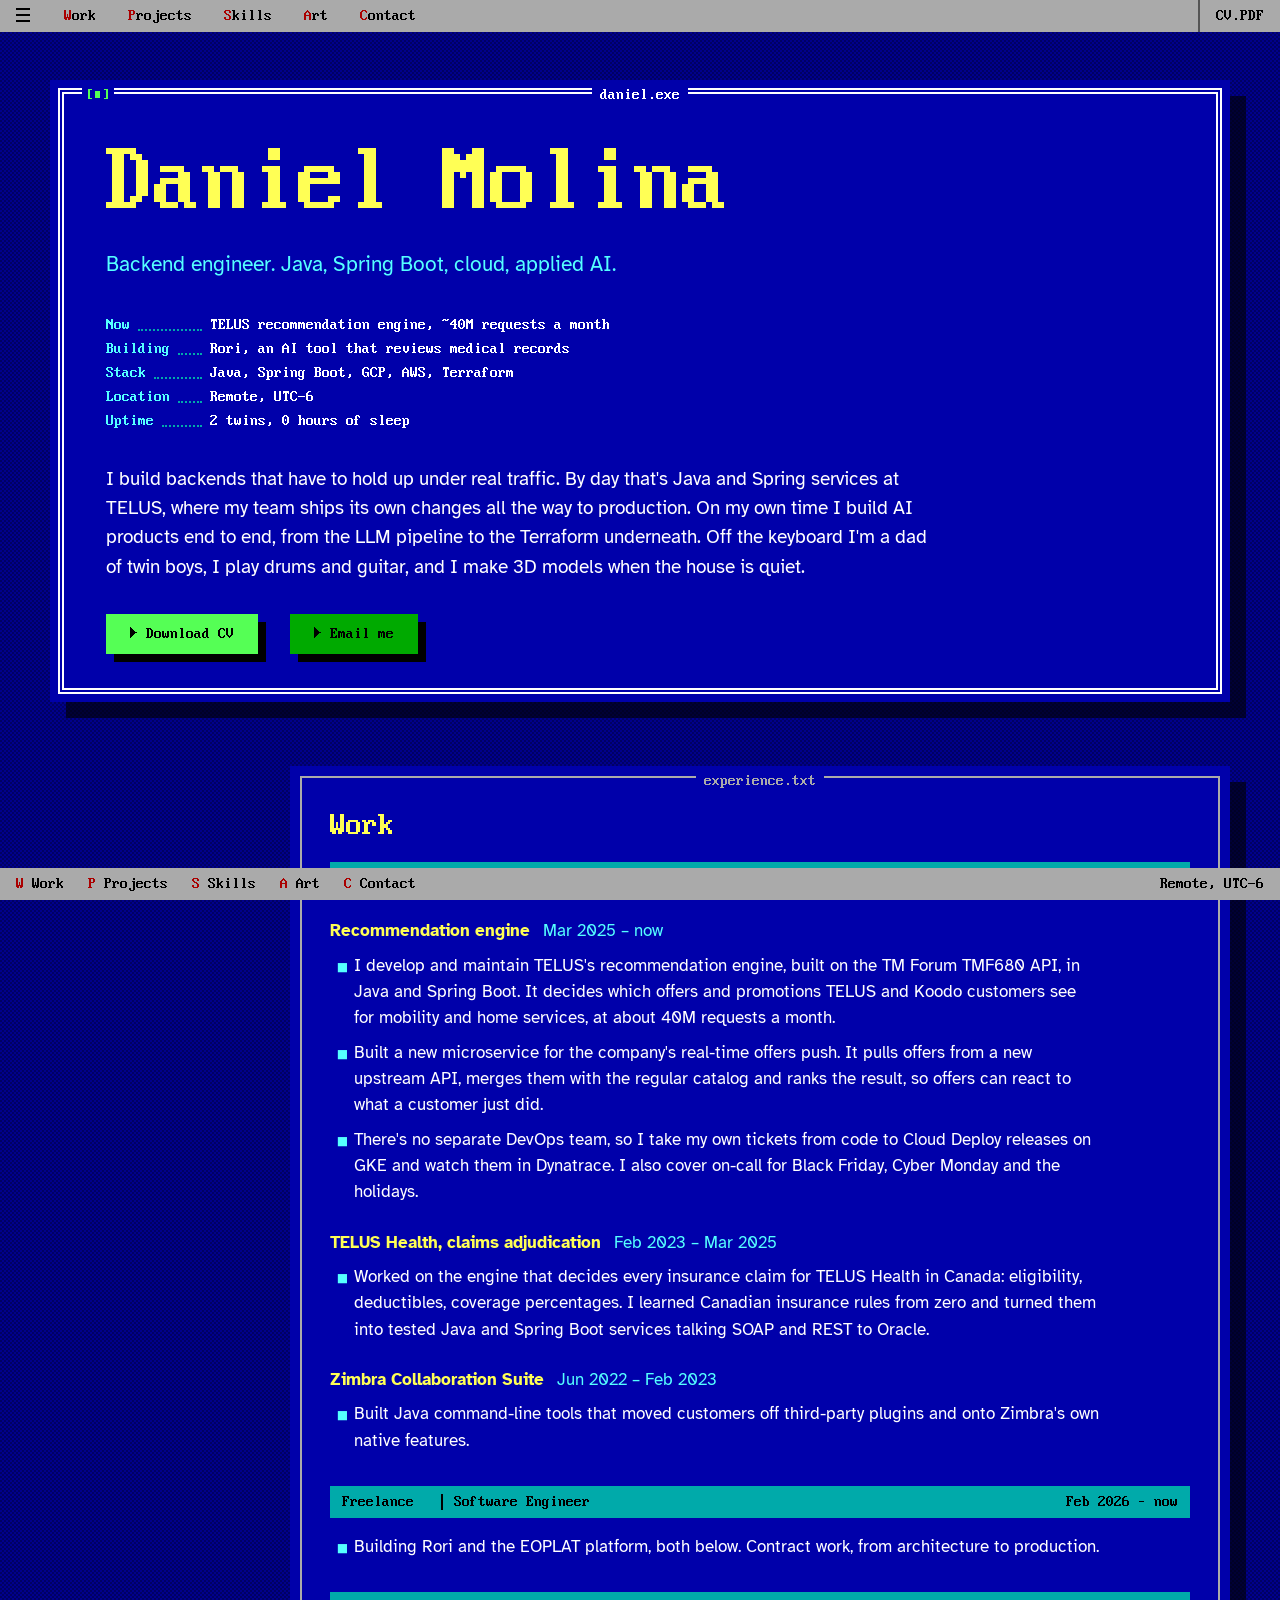
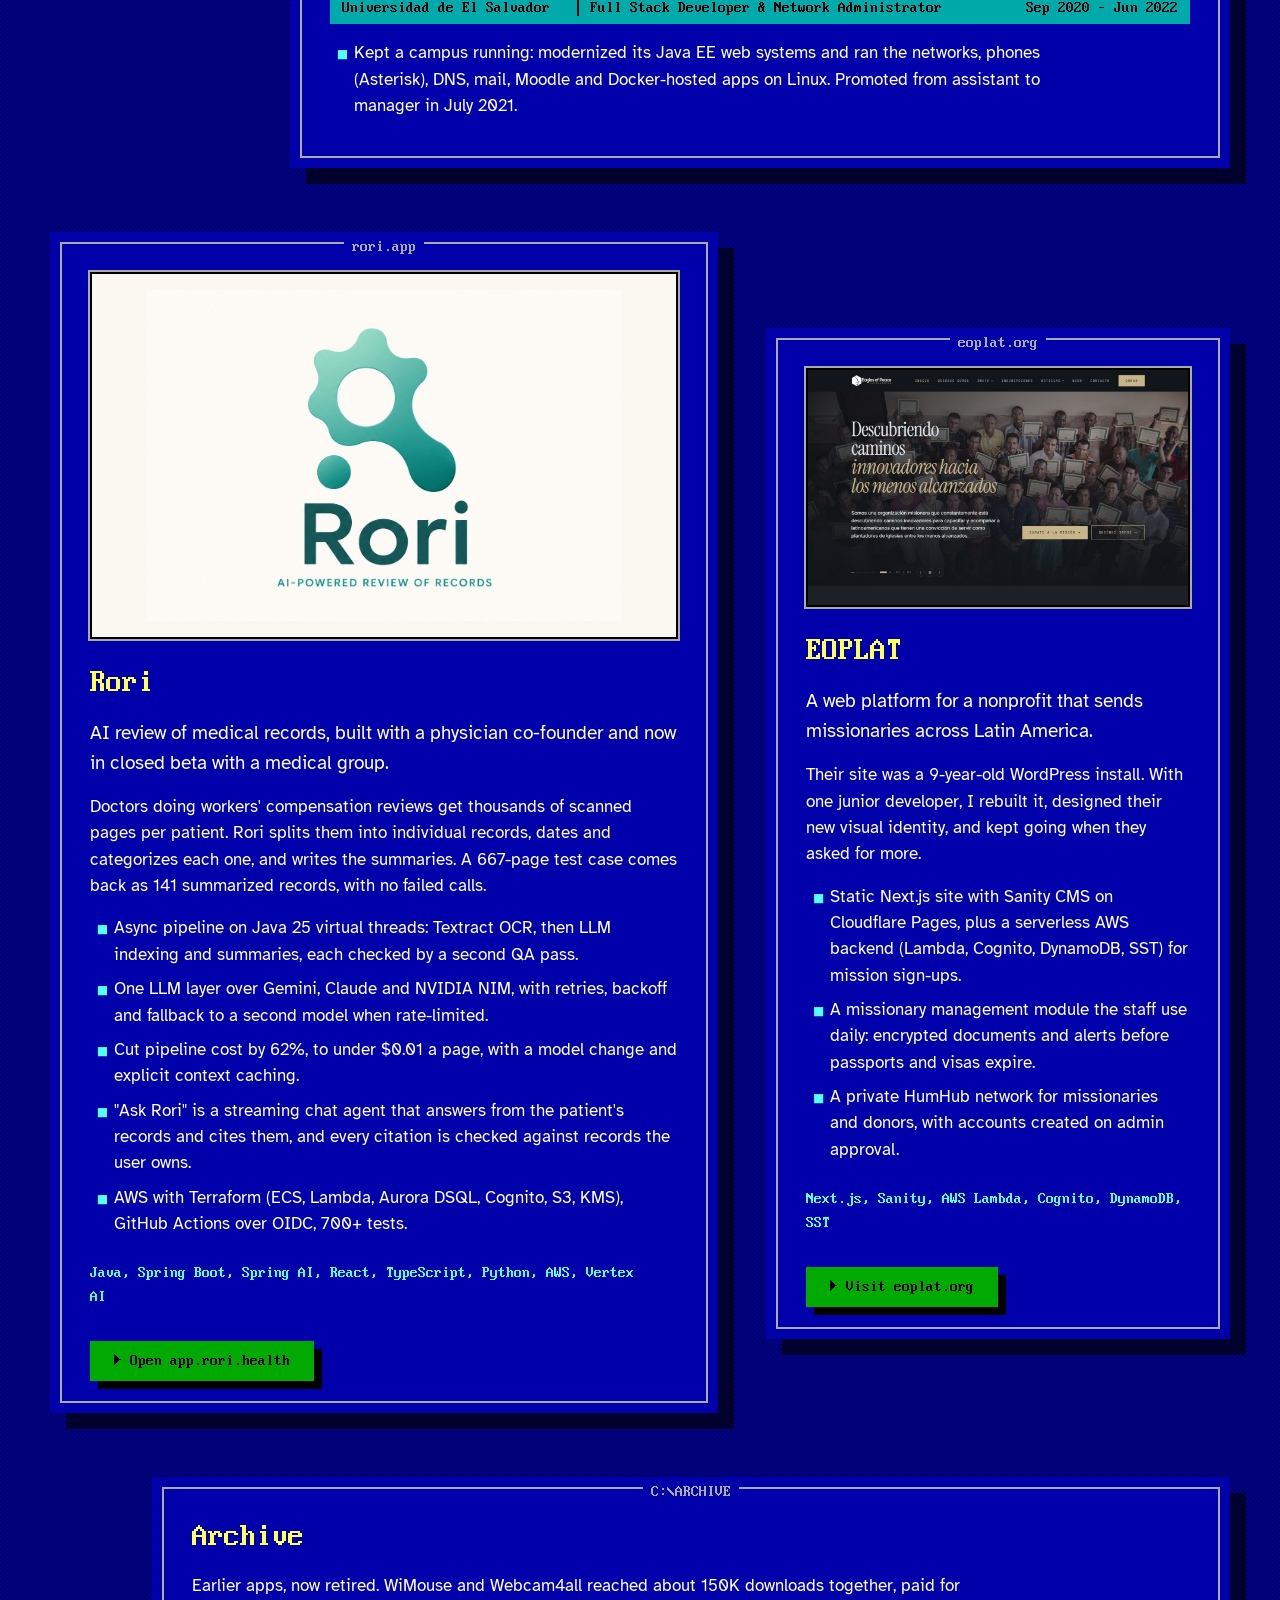
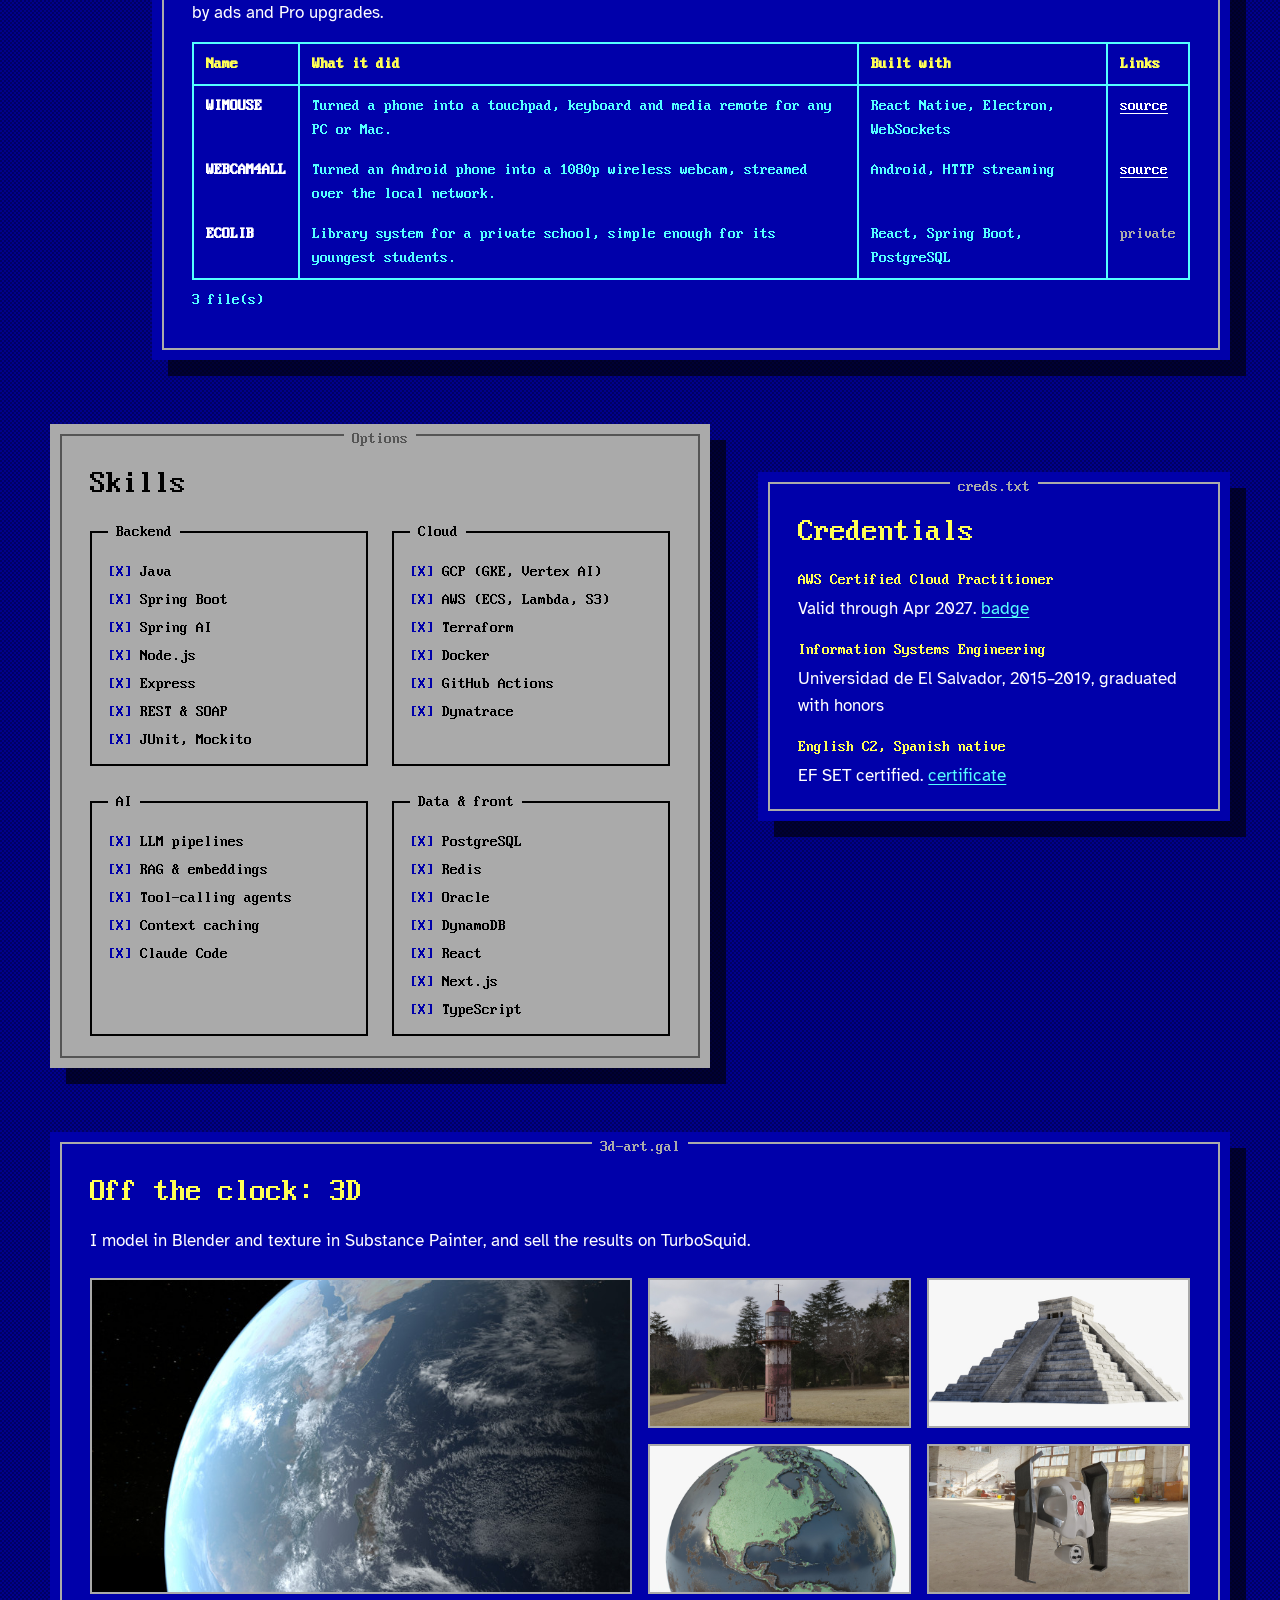
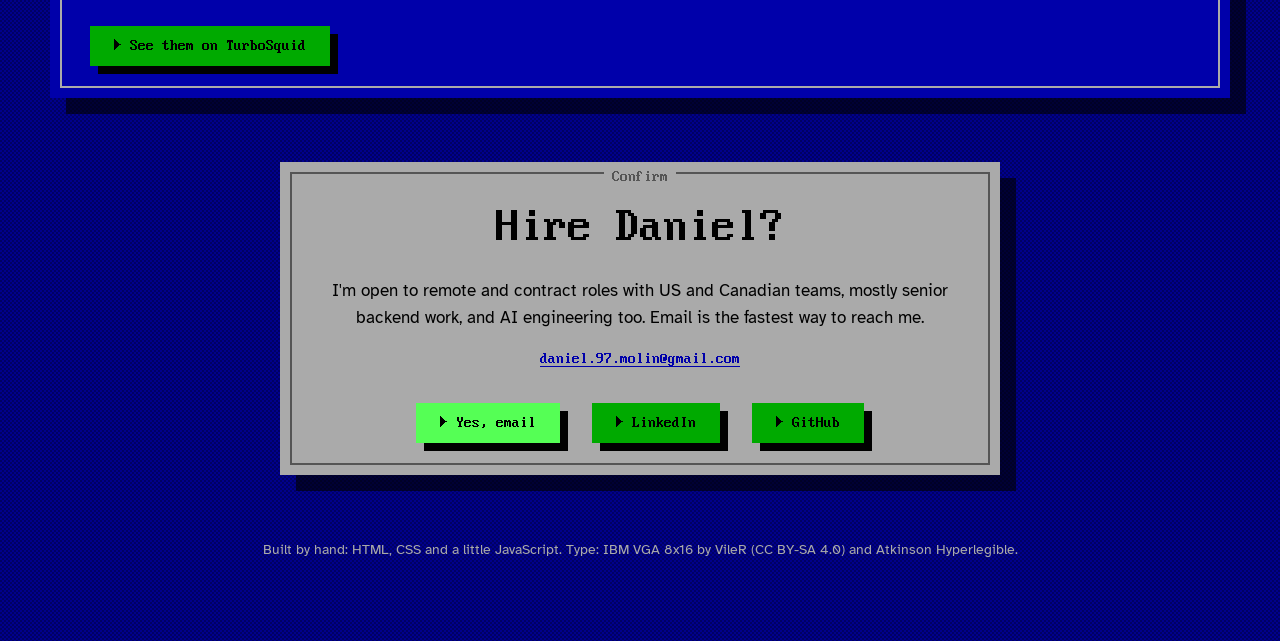
==== commit 5ef0b37c: "Add ATS CV and Turbo Vision TUI redesign Checkpoint before the BIOS setup redesign.  Co-Authored-By:" ====
--- a/index.html
+++ b/index.html
@@ -3,476 +3,304 @@
 <head>
   <meta charset="UTF-8" />
   <meta name="viewport" content="width=device-width, initial-scale=1" />
-  <meta name="theme-color" content="#0e0f13" />
-  <meta name="description" content="Kevin Daniel Molina — Full Stack Software Engineer. Java, Spring, React & cloud. Portfolio and CV." />
+  <meta name="theme-color" content="#0000aa" />
+  <title>Daniel Molina, Backend Engineer</title>
+  <meta name="description" content="Daniel Molina builds Java and Spring Boot backends, cloud infrastructure and applied-AI products. Open to remote and contract roles with US and Canadian teams." />
   <meta name="author" content="Kevin Daniel Molina Ramírez" />
 
-  <!-- Open Graph -->
-  <meta property="og:title" content="Kevin Daniel Molina — Full Stack Software Engineer" />
-  <meta property="og:description" content="Java · Spring · React · AWS. Building reliable, scalable software." />
+  <meta property="og:title" content="Daniel Molina, Backend Engineer" />
+  <meta property="og:description" content="Java, Spring Boot, cloud and applied AI. Currently on a recommendation engine handling about 40M requests a month." />
   <meta property="og:type" content="website" />
-  <meta property="og:url" content="https://danielmolina.surge.sh/" />
-
-  <title>Kevin Daniel Molina — Full Stack Software Engineer</title>
-
-  <link rel="preconnect" href="https://fonts.googleapis.com" />
-  <link rel="preconnect" href="https://fonts.gstatic.com" crossorigin />
-  <link href="https://fonts.googleapis.com/css2?family=Fraunces:opsz,wght@9..144,400;9..144,500;9..144,600;9..144,700&family=Hanken+Grotesk:wght@400;500;600;700&family=JetBrains+Mono:wght@400;500;700&display=swap" rel="stylesheet" />
-
+  <meta property="og:url" content="https://danielmolina.pages.dev/" />
+
+  <link rel="preload" href="fonts/ibm-vga-8x16.woff" as="font" type="font/woff" crossorigin />
+  <link rel="preload" href="fonts/atkinson-400.woff2" as="font" type="font/woff2" crossorigin />
   <link rel="stylesheet" href="css/styles.css" />
+  <link rel="icon" href="data:image/svg+xml,%3Csvg xmlns='http://www.w3.org/2000/svg' viewBox='0 0 16 16'%3E%3Crect width='16' height='16' fill='%230000aa'/%3E%3Crect x='3' y='11' width='8' height='2' fill='%23ffff55'/%3E%3C/svg%3E" />
 </head>
 <body>
-  <!-- atmosphere layers -->
-  <div class="grain" aria-hidden="true"></div>
-  <div class="glow" aria-hidden="true"></div>
-
-  <!-- top nav -->
-  <nav class="nav" aria-label="Section navigation">
-    <a class="nav__brand" href="#top"><span class="prompt">$</span> kdm<span class="blink">_</span></a>
-    <div class="nav__links">
-      <a href="#experience">experience</a>
-      <a href="#skills">skills</a>
-      <a href="#focus">ai</a>
-      <a href="#projects">projects</a>
-      <a href="#art">3d&nbsp;art</a>
-      <a href="#education">education</a>
-      <a class="nav__cta" href="#contact">contact</a>
-    </div>
-  </nav>
-
-  <main id="top">
-    <!-- ===================== HERO ===================== -->
-    <header class="hero">
-      <div class="terminal reveal" data-reveal>
-        <div class="terminal__bar">
-          <span class="dot dot--red"></span>
-          <span class="dot dot--amber"></span>
-          <span class="dot dot--green"></span>
-          <span class="terminal__title">kevin@portfolio: ~</span>
-        </div>
-        <div class="terminal__body">
-          <p class="term-line"><span class="prompt">$</span> whoami</p>
-          <h1 class="hero__name">Kevin&nbsp;Daniel Molina&nbsp;Ramírez</h1>
-          <p class="term-line"><span class="prompt">$</span> cat role.txt</p>
-          <p class="hero__role">
-            <span id="typed" aria-hidden="true"></span><span class="blink">▋</span>
-            <span class="sr-only">Full Stack Software Engineer</span>
-          </p>
-
-          <p class="hero__bio">
-            I'm a Salvadoran software engineer drawn to problems with real stakes — where uptime, data
-            integrity and a clean experience all have to hold at once. By day I build Java &amp; Spring
-            services on GCP at Telus International, currently on their recommendation engine. On the side
-            I design AI-powered products and ship them end to end on the cloud — most recently
-            <em>Rori</em>, an LLM-driven medical-records assistant. I'm increasingly focused where applied
-            AI meets solid cloud engineering: systems that are reliable, secure, and genuinely useful.
-          </p>
-
-          <p class="hero__status">
-            <span class="status-dot"></span>
-            <span class="mono">San Salvador, El Salvador</span>
-            <span class="sep">·</span>
-            <span class="mono">GMT−6</span>
-            <span class="sep">·</span>
-            <span class="mono">open to remote</span>
-          </p>
-
-          <div class="hero__links">
-            <a class="btn" href="mailto:daniel.97.molin@gmail.com">
-              <svg viewBox="0 0 24 24" width="18" height="18" aria-hidden="true"><path fill="currentColor" d="M12 .02c-6.627 0-12 5.373-12 12s5.373 12 12 12 12-5.373 12-12-5.373-12-12-12zm6.99 6.98l-6.99 5.666-6.991-5.666h13.981zm.01 10h-14v-8.505l7 5.673 7-5.672v8.504z"/></svg>
-              Email
-            </a>
-            <a class="btn" href="https://github.com/daniel97molina" target="_blank" rel="noopener noreferrer">
-              <svg viewBox="0 0 24 24" width="18" height="18" aria-hidden="true"><path fill="currentColor" d="M12 0c-6.626 0-12 5.373-12 12 0 5.302 3.438 9.8 8.207 11.387.599.111.793-.261.793-.577v-2.234c-3.338.726-4.033-1.416-4.033-1.416-.546-1.387-1.333-1.756-1.333-1.756-1.089-.745.083-.729.083-.729 1.205.084 1.839 1.237 1.839 1.237 1.07 1.834 2.807 1.304 3.492.997.107-.775.418-1.305.762-1.604-2.665-.305-5.467-1.334-5.467-5.931 0-1.311.469-2.381 1.236-3.221-.124-.303-.535-1.524.117-3.176 0 0 1.008-.322 3.301 1.23.957-.266 1.983-.399 3.003-.404 1.02.005 2.047.138 3.006.404 2.291-1.552 3.297-1.23 3.297-1.23.653 1.653.242 2.874.118 3.176.77.84 1.235 1.911 1.235 3.221 0 4.609-2.807 5.624-5.479 5.921.43.372.823 1.102.823 2.222v3.293c0 .319.192.694.801.576 4.765-1.589 8.199-6.086 8.199-11.386 0-6.627-5.373-12-12-12z"/></svg>
-              GitHub
-            </a>
-            <a class="btn" href="https://www.linkedin.com/in/kevin-daniel-molina-ram%C3%ADrez-bba002175" target="_blank" rel="noopener noreferrer">
-              <svg viewBox="0 0 24 24" width="18" height="18" aria-hidden="true"><path fill="currentColor" d="M12 0c-6.627 0-12 5.373-12 12s5.373 12 12 12 12-5.373 12-12-5.373-12-12-12zm-2 16h-2v-6h2v6zm-1-6.891c-.607 0-1.1-.496-1.1-1.109 0-.612.492-1.109 1.1-1.109s1.1.497 1.1 1.109c0 .613-.493 1.109-1.1 1.109zm8 6.891h-1.998v-2.861c0-1.881-2.002-1.722-2.002 0v2.861h-2v-6h2v1.093c.872-1.616 4-1.736 4 1.548v3.359z"/></svg>
-              LinkedIn
-            </a>
-          </div>
+  <a class="skip" href="#main">Skip to content</a>
+
+  <!-- ===== menu bar ===== -->
+  <header class="menubar">
+    <nav class="menubar__nav" aria-label="Sections">
+      <a class="menubar__brand" href="#top" aria-label="Back to top">≡</a>
+      <a href="#work" data-key="w"><span class="hk">W</span>ork</a>
+      <a href="#projects" data-key="p"><span class="hk">P</span>rojects</a>
+      <a href="#skills" data-key="s"><span class="hk">S</span>kills</a>
+      <a href="#art" data-key="a"><span class="hk">A</span>rt</a>
+      <a href="#contact" data-key="c"><span class="hk">C</span>ontact</a>
+    </nav>
+    <a class="menubar__cv" href="cv.pdf" download="Kevin-Daniel-Molina-CV.pdf">CV.PDF</a>
+  </header>
+
+  <main id="main" class="desktop">
+
+    <!-- ===== hero ===== -->
+    <section class="win win--hero" id="top" aria-labelledby="hero-name" data-win>
+      <p class="win__title" aria-hidden="true"><span>daniel.exe</span></p>
+      <div class="win__body">
+        <h1 class="hero__name" id="hero-name">Daniel Molina</h1>
+        <p class="hero__role">Backend engineer. Java, Spring Boot, cloud, applied AI.</p>
+
+        <dl class="readout">
+          <div><dt>Now</dt><dd>TELUS recommendation engine, ~40M requests a month</dd></div>
+          <div><dt>Building</dt><dd>Rori, an AI tool that reviews medical records</dd></div>
+          <div><dt>Stack</dt><dd>Java, Spring Boot, GCP, AWS, Terraform</dd></div>
+          <div><dt>Location</dt><dd>Remote, UTC−6</dd></div>
+          <div><dt>Uptime</dt><dd>2 twins, 0 hours of sleep</dd></div>
+        </dl>
+
+        <p class="hero__bio">
+          I build backends that have to hold up under real traffic. By day that's Java and Spring
+          services at TELUS, where my team ships its own changes all the way to production. On my own
+          time I build AI products end to end, from the LLM pipeline to the Terraform underneath. Off
+          the keyboard I'm a dad of twin boys, I play drums and guitar, and I make 3D models when the
+          house is quiet.
+        </p>
+
+        <div class="buttons">
+          <a class="btn btn--default" href="cv.pdf" download="Kevin-Daniel-Molina-CV.pdf"><span>Download CV</span></a>
+          <a class="btn" href="mailto:daniel.97.molin@gmail.com"><span>Email me</span></a>
         </div>
       </div>
-    </header>
-
-    <!-- ===================== EXPERIENCE ===================== -->
-    <section id="experience" class="section">
-      <header class="section__head reveal" data-reveal>
-        <span class="section__path">~/experience</span>
-        <h2 class="section__title">Where I've worked</h2>
-      </header>
-
-      <div class="timeline">
-        <article class="role reveal" data-reveal>
-          <div class="role__meta">
-            <span class="role__dates mono">Jun 2022 — Present</span>
-            <span class="role__company">Telus International</span>
-          </div>
-          <div class="role__body">
-            <h3 class="role__title">Backend Software Engineer</h3>
-            <p class="role__summary">
-              Four years building production backend systems across three projects — most recently
-              Telus' recommendation engine. I work inside a Scrum team across the full
-              delivery cycle (design, code, test, document, integrate) alongside QA, architecture and
-              business stakeholders.
-            </p>
-            <ul class="role__points">
-              <li>Building and maintaining the recommendation engine's services on Java &amp; Spring, Node.js / Express, PostgreSQL on GCP.</li>
-              <li>Designed and shipped microservices for a large health-insurance platform, integrating systems over SOAP &amp; REST against Oracle.</li>
-              <li>Earlier, contributed to an open-source collaborative software suite and built tooling for its migration.</li>
-            </ul>
-            <ul class="tags mono">
-              <li>Java</li><li>Spring</li><li>GCP</li><li>PostgreSQL</li><li>Node.js</li><li>Express</li><li>REST &amp; SOAP</li><li>Oracle</li>
-            </ul>
-          </div>
+    </section>
+
+    <!-- ===== work ===== -->
+    <section class="win win--work" id="work" aria-labelledby="work-title" data-win data-nav="work">
+      <p class="win__title" aria-hidden="true"><span>experience.txt</span></p>
+      <div class="win__body">
+        <h2 class="win__heading" id="work-title">Work</h2>
+
+        <article class="role">
+          <header class="role__bar">
+            <h3>TELUS Digital <span class="role__as">Backend Software Engineer</span></h3>
+            <span class="role__when">Jun 2022 – now</span>
+          </header>
+
+          <h4 class="role__sub">Recommendation engine <span>Mar 2025 – now</span></h4>
+          <ul>
+            <li>I develop and maintain TELUS's recommendation engine, built on the TM Forum TMF680 API, in Java and Spring Boot. It decides which offers and promotions TELUS and Koodo customers see for mobility and home services, at about 40M requests a month.</li>
+            <li>Built a new microservice for the company's real-time offers push. It pulls offers from a new upstream API, merges them with the regular catalog and ranks the result, so offers can react to what a customer just did.</li>
+            <li>There's no separate DevOps team, so I take my own tickets from code to Cloud Deploy releases on GKE and watch them in Dynatrace. I also cover on-call for Black Friday, Cyber Monday and the holidays.</li>
+          </ul>
+
+          <h4 class="role__sub">TELUS Health, claims adjudication <span>Feb 2023 – Mar 2025</span></h4>
+          <ul>
+            <li>Worked on the engine that decides every insurance claim for TELUS Health in Canada: eligibility, deductibles, coverage percentages. I learned Canadian insurance rules from zero and turned them into tested Java and Spring Boot services talking SOAP and REST to Oracle.</li>
+          </ul>
+
+          <h4 class="role__sub">Zimbra Collaboration Suite <span>Jun 2022 – Feb 2023</span></h4>
+          <ul>
+            <li>Built Java command-line tools that moved customers off third-party plugins and onto Zimbra's own native features.</li>
+          </ul>
         </article>
 
-        <article class="role reveal" data-reveal>
-          <div class="role__meta">
-            <span class="role__dates mono">Jul 2021 — Jun 2022</span>
-            <span class="role__company">Universidad de El Salvador — FMOcc</span>
-          </div>
-          <div class="role__body">
-            <h3 class="role__title">Full Stack Developer · Servers &amp; Network Manager</h3>
-            <p class="role__summary">
-              Owned the faculty's web systems and the infrastructure underneath them — from Java EE
-              applications to the networks, servers and services the whole campus relied on.
-            </p>
-            <ul class="role__points">
-              <li>Maintained and updated web systems built with Java EE and JSP.</li>
-              <li>Ran internal &amp; external services: IP telephony (Asterisk), DNS, firewall, mail, Wi-Fi and dockerized apps.</li>
-              <li>Administered Moodle virtual classrooms and the campus networks end to end.</li>
-            </ul>
-            <ul class="tags mono">
-              <li>Java EE</li><li>JSP</li><li>MySQL</li><li>PostgreSQL</li><li>Docker</li><li>Asterisk</li><li>Linux</li>
-            </ul>
-          </div>
+        <article class="role">
+          <header class="role__bar">
+            <h3>Freelance <span class="role__as">Software Engineer</span></h3>
+            <span class="role__when">Feb 2026 – now</span>
+          </header>
+          <ul>
+            <li>Building Rori and the EOPLAT platform, both below. Contract work, from architecture to production.</li>
+          </ul>
         </article>
 
-        <article class="role reveal" data-reveal>
-          <div class="role__meta">
-            <span class="role__dates mono">Sep 2020 — Jun 2021</span>
-            <span class="role__company">Universidad de El Salvador — FMOcc</span>
-          </div>
-          <div class="role__body">
-            <h3 class="role__title">Full Stack Developer · Servers &amp; Network Assistant</h3>
-            <p class="role__summary">
-              Helped modernize legacy systems and keep critical campus services running while learning
-              the infrastructure ropes hands-on.
-            </p>
-            <ul class="role__points">
-              <li>Migrated and updated legacy web systems written in Java EE and JSP.</li>
-              <li>Configured and maintained IP telephony, security cameras, networks and Wi-Fi.</li>
-            </ul>
-            <ul class="tags mono">
-              <li>Java EE</li><li>JSP</li><li>PostgreSQL</li><li>Docker</li><li>Networking</li>
-            </ul>
-          </div>
+        <article class="role">
+          <header class="role__bar">
+            <h3>Universidad de El Salvador <span class="role__as">Full Stack Developer &amp; Network Administrator</span></h3>
+            <span class="role__when">Sep 2020 – Jun 2022</span>
+          </header>
+          <ul>
+            <li>Kept a campus running: modernized its Java EE web systems and ran the networks, phones (Asterisk), DNS, mail, Moodle and Docker-hosted apps on Linux. Promoted from assistant to manager in July 2021.</li>
+          </ul>
         </article>
       </div>
     </section>
 
-    <!-- ===================== SKILLS ===================== -->
-    <section id="skills" class="section">
-      <header class="section__head reveal" data-reveal>
-        <span class="section__path">~/skills</span>
-        <h2 class="section__title">Tools of the trade</h2>
-      </header>
-
-      <div class="skills-grid">
-        <div class="skill-card skill-card--accent reveal" data-reveal>
-          <h3><span class="prompt">//</span> AI &amp; LLMs</h3>
-          <ul class="tags mono">
-            <li>LLM application design</li><li>Agentic AI</li><li>RAG</li><li>Prompt engineering</li>
-            <li>AWS Bedrock (Claude)</li><li>Vertex AI (Gemini)</li><li>Document AI / OCR</li>
-            <li>Async LLM pipelines</li>
-          </ul>
-        </div>
-        <div class="skill-card reveal" data-reveal>
-          <h3><span class="prompt">//</span> Backend</h3>
-          <ul class="tags mono">
-            <li>Java</li><li>Spring Boot</li><li>Spring Framework</li><li>Node.js</li><li>Express</li>
-            <li>REST &amp; SOAP</li><li>JUnit</li><li>Mockito</li>
-          </ul>
-        </div>
-        <div class="skill-card reveal" data-reveal>
-          <h3><span class="prompt">//</span> Cloud &amp; DevOps</h3>
-          <ul class="tags mono">
-            <li>AWS</li><li>GCP</li><li>Terraform</li><li>SST</li>
-            <li>Docker</li><li>GitHub Actions</li><li>Linux</li>
-          </ul>
-        </div>
-        <div class="skill-card reveal" data-reveal>
-          <h3><span class="prompt">//</span> Frontend</h3>
-          <ul class="tags mono">
-            <li>React</li><li>React Native</li><li>TypeScript</li><li>Next.js</li>
-            <li>JavaScript</li><li>HTML &amp; CSS</li>
-          </ul>
-        </div>
-        <div class="skill-card reveal" data-reveal>
-          <h3><span class="prompt">//</span> Data</h3>
-          <ul class="tags mono">
-            <li>PostgreSQL</li><li>Aurora DSQL</li><li>Oracle</li><li>MySQL</li>
-            <li>MongoDB</li><li>DynamoDB</li><li>Sanity</li><li>Spring Data / JPA</li>
-          </ul>
-        </div>
-        <div class="skill-card reveal" data-reveal>
-          <h3><span class="prompt">//</span> Ways of working</h3>
-          <ul class="tags mono">
-            <li>Microservices</li><li>Serverless</li><li>Scrum</li><li>Git &amp; GitHub</li>
-            <li>CI/CD</li><li>Jira</li>
-          </ul>
+    <!-- ===== projects ===== -->
+    <div class="projects" id="projects">
+      <section class="win win--rori" aria-labelledby="rori-title" data-win data-nav="projects">
+        <p class="win__title" aria-hidden="true"><span>rori.app</span></p>
+        <div class="win__body">
+          <figure class="shot shot--logo">
+            <img src="assets/rori.jpg" alt="Rori logo: a teal magnifying-glass mark over the words AI-powered review of records" width="1254" height="877" loading="lazy" />
+          </figure>
+          <h2 class="win__heading" id="rori-title">Rori</h2>
+          <p class="lede">AI review of medical records, built with a physician co-founder and now in closed beta with a medical group.</p>
+          <p>
+            Doctors doing workers' compensation reviews get thousands of scanned pages per patient.
+            Rori splits them into individual records, dates and categorizes each one, and writes the
+            summaries. A 667-page test case comes back as 141 summarized records, with no failed calls.
+          </p>
+          <ul class="facts">
+            <li>Async pipeline on Java 25 virtual threads: Textract OCR, then LLM indexing and summaries, each checked by a second QA pass.</li>
+            <li>One LLM layer over Gemini, Claude and NVIDIA NIM, with retries, backoff and fallback to a second model when rate-limited.</li>
+            <li>Cut pipeline cost by 62%, to under $0.01 a page, with a model change and explicit context caching.</li>
+            <li>"Ask Rori" is a streaming chat agent that answers from the patient's records and cites them, and every citation is checked against records the user owns.</li>
+            <li>AWS with Terraform (ECS, Lambda, Aurora DSQL, Cognito, S3, KMS), GitHub Actions over OIDC, 700+ tests.</li>
+          </ul>
+          <p class="stack">Java, Spring Boot, Spring AI, React, TypeScript, Python, AWS, Vertex AI</p>
+          <div class="buttons">
+            <a class="btn" href="https://app.rori.health" target="_blank" rel="noopener noreferrer"><span>Open app.rori.health</span></a>
+          </div>
+        </div>
+      </section>
+
+      <section class="win win--eoplat" aria-labelledby="eoplat-title" data-win data-nav="projects">
+        <p class="win__title" aria-hidden="true"><span>eoplat.org</span></p>
+        <div class="win__body">
+          <figure class="shot">
+            <img src="assets/eoplat.jpg" alt="EOPLAT home page: a group photo of missionaries holding certificates under the headline Descubriendo caminos innovadores" width="1280" height="800" loading="lazy" />
+          </figure>
+          <h2 class="win__heading" id="eoplat-title">EOPLAT</h2>
+          <p class="lede">A web platform for a nonprofit that sends missionaries across Latin America.</p>
+          <p>
+            Their site was a 9-year-old WordPress install. With one junior developer, I rebuilt it,
+            designed their new visual identity, and kept going when they asked for more.
+          </p>
+          <ul class="facts">
+            <li>Static Next.js site with Sanity CMS on Cloudflare Pages, plus a serverless AWS backend (Lambda, Cognito, DynamoDB, SST) for mission sign-ups.</li>
+            <li>A missionary management module the staff use daily: encrypted documents and alerts before passports and visas expire.</li>
+            <li>A private HumHub network for missionaries and donors, with accounts created on admin approval.</li>
+          </ul>
+          <p class="stack">Next.js, Sanity, AWS Lambda, Cognito, DynamoDB, SST</p>
+          <div class="buttons">
+            <a class="btn" href="https://eoplat.org" target="_blank" rel="noopener noreferrer"><span>Visit eoplat.org</span></a>
+          </div>
+        </div>
+      </section>
+
+      <section class="win win--archive" aria-labelledby="archive-title" data-win data-nav="projects">
+        <p class="win__title" aria-hidden="true"><span>C:\ARCHIVE</span></p>
+        <div class="win__body">
+          <h2 class="win__heading" id="archive-title">Archive</h2>
+          <p class="archive__note">Earlier apps, now retired. WiMouse and Webcam4all reached about 150K downloads together, paid for by ads and Pro upgrades.</p>
+          <table class="listing">
+            <thead>
+              <tr><th scope="col">Name</th><th scope="col">What it did</th><th scope="col">Built with</th><th scope="col">Links</th></tr>
+            </thead>
+            <tbody>
+              <tr>
+                <th scope="row">WIMOUSE</th>
+                <td data-label="What it did">Turned a phone into a touchpad, keyboard and media remote for any PC or Mac.</td>
+                <td data-label="Built with">React Native, Electron, WebSockets</td>
+                <td data-label="Links"><a href="https://github.com/daniel97molina/wimouse-website" target="_blank" rel="noopener noreferrer">source</a></td>
+              </tr>
+              <tr>
+                <th scope="row">WEBCAM4ALL</th>
+                <td data-label="What it did">Turned an Android phone into a 1080p wireless webcam, streamed over the local network.</td>
+                <td data-label="Built with">Android, HTTP streaming</td>
+                <td data-label="Links"><a href="https://github.com/daniel97molina/webcam4allSite" target="_blank" rel="noopener noreferrer">source</a></td>
+              </tr>
+              <tr>
+                <th scope="row">ECOLIB</th>
+                <td data-label="What it did">Library system for a private school, simple enough for its youngest students.</td>
+                <td data-label="Built with">React, Spring Boot, PostgreSQL</td>
+                <td data-label="Links"><span class="muted">private</span></td>
+              </tr>
+            </tbody>
+          </table>
+          <p class="listing__foot" aria-hidden="true">3 file(s)</p>
+        </div>
+      </section>
+    </div>
+
+    <!-- ===== skills + credentials ===== -->
+    <div class="pair">
+      <section class="win win--dialog win--skills" id="skills" aria-labelledby="skills-title" data-win data-nav="skills">
+        <p class="win__title" aria-hidden="true"><span>Options</span></p>
+        <div class="win__body">
+          <h2 class="win__heading" id="skills-title">Skills</h2>
+          <div class="clusters">
+            <fieldset class="cluster">
+              <legend>Backend</legend>
+              <ul class="checks">
+                <li>Java</li><li>Spring Boot</li><li>Spring AI</li><li>Node.js</li><li>Express</li><li>REST &amp; SOAP</li><li>JUnit, Mockito</li>
+              </ul>
+            </fieldset>
+            <fieldset class="cluster">
+              <legend>Cloud</legend>
+              <ul class="checks">
+                <li>GCP (GKE, Vertex AI)</li><li>AWS (ECS, Lambda, S3)</li><li>Terraform</li><li>Docker</li><li>GitHub Actions</li><li>Dynatrace</li>
+              </ul>
+            </fieldset>
+            <fieldset class="cluster">
+              <legend>AI</legend>
+              <ul class="checks">
+                <li>LLM pipelines</li><li>RAG &amp; embeddings</li><li>Tool-calling agents</li><li>Context caching</li><li>Claude Code</li>
+              </ul>
+            </fieldset>
+            <fieldset class="cluster">
+              <legend>Data &amp; front</legend>
+              <ul class="checks">
+                <li>PostgreSQL</li><li>Redis</li><li>Oracle</li><li>DynamoDB</li><li>React</li><li>Next.js</li><li>TypeScript</li>
+              </ul>
+            </fieldset>
+          </div>
+        </div>
+      </section>
+
+      <section class="win win--creds" aria-labelledby="creds-title" data-win data-nav="skills">
+        <p class="win__title" aria-hidden="true"><span>creds.txt</span></p>
+        <div class="win__body">
+          <h2 class="win__heading" id="creds-title">Credentials</h2>
+          <dl class="creds">
+            <dt>AWS Certified Cloud Practitioner</dt>
+            <dd>Valid through Apr 2027. <a href="https://www.credly.com/badges/57e0422d-8e5e-420a-80fd-6e138d0cc535" target="_blank" rel="noopener noreferrer">badge</a></dd>
+            <dt>Information Systems Engineering</dt>
+            <dd>Universidad de El Salvador, 2015–2019, graduated with honors</dd>
+            <dt>English C2, Spanish native</dt>
+            <dd>EF SET certified. <a href="https://www.efset.org/cert/E6ZjBV" target="_blank" rel="noopener noreferrer">certificate</a></dd>
+          </dl>
+        </div>
+      </section>
+    </div>
+
+    <!-- ===== art ===== -->
+    <section class="win win--art" id="art" aria-labelledby="art-title" data-win data-nav="art">
+      <p class="win__title" aria-hidden="true"><span>3d-art.gal</span></p>
+      <div class="win__body">
+        <h2 class="win__heading" id="art-title">Off the clock: 3D</h2>
+        <p>I model in Blender and texture in Substance Painter, and sell the results on TurboSquid.</p>
+        <div class="gallery">
+          <figure><img src="assets/3d1.jpg" alt="Planet Earth from orbit, clouds over the Indian Ocean" width="747" height="420" loading="lazy" /></figure>
+          <figure><img src="assets/3d2.jpg" alt="A weathered red and white lighthouse standing in a park" width="747" height="420" loading="lazy" /></figure>
+          <figure><img src="assets/3d3.jpg" alt="A stone step pyramid with a temple on top, on a white background" width="747" height="420" loading="lazy" /></figure>
+          <figure><img src="assets/3d4.jpg" alt="A metal globe with raised green continents and rust on the oceans" width="747" height="420" loading="lazy" /></figure>
+          <figure><img src="assets/3d5.jpg" alt="A white and grey robot drone with two dark wing panels in an empty warehouse" width="747" height="420" loading="lazy" /></figure>
+        </div>
+        <div class="buttons">
+          <a class="btn" href="https://www.turbosquid.com/Search/Artists/3-D-W-o-r-l-d" target="_blank" rel="noopener noreferrer"><span>See them on TurboSquid</span></a>
         </div>
       </div>
     </section>
 
-    <!-- ===================== AI × CLOUD FOCUS ===================== -->
-    <section id="focus" class="section">
-      <header class="section__head reveal" data-reveal>
-        <span class="section__path">~/focus</span>
-        <h2 class="section__title">Where I'm headed: AI&nbsp;×&nbsp;cloud</h2>
-      </header>
-
-      <div class="focus-panel reveal" data-reveal>
-        <p class="focus-panel__lead">
-          My recent work lives at the intersection of applied AI and cloud engineering. With
-          <strong>Rori</strong> I built a production LLM pipeline end to end — OCR with AWS Textract,
-          then an indexing-and-summarization workflow over Claude (Bedrock) and Gemini (Vertex&nbsp;AI)
-          behind a provider-abstracted service with retry and fallback — running asynchronously on Java
-          virtual threads, fronted by a React/TypeScript app and backed by Terraform-managed AWS infra.
-          It's the direction I'm doubling down on: dependable, secure systems that put modern AI to real,
-          practical use.
-        </p>
-        <ul class="focus-chips mono">
-          <li>Production LLM pipelines</li>
-          <li>Multi-provider (Bedrock&nbsp;/&nbsp;Vertex)</li>
-          <li>Serverless on AWS</li>
-          <li>HIPAA-conscious by design</li>
-        </ul>
+    <!-- ===== contact ===== -->
+    <section class="win win--dialog win--contact" id="contact" aria-labelledby="contact-title" data-win data-nav="contact">
+      <p class="win__title" aria-hidden="true"><span>Confirm</span></p>
+      <div class="win__body">
+        <h2 class="contact__q" id="contact-title">Hire Daniel?</h2>
+        <p>I'm open to remote and contract roles with US and Canadian teams, mostly senior backend work, and AI engineering too. Email is the fastest way to reach me.</p>
+        <p class="contact__mail"><a href="mailto:daniel.97.molin@gmail.com">daniel.97.molin@gmail.com</a></p>
+        <div class="buttons buttons--center">
+          <a class="btn btn--default" href="mailto:daniel.97.molin@gmail.com"><span>Yes, email</span></a>
+          <a class="btn" href="https://www.linkedin.com/in/kevin-daniel-molina-ram%C3%ADrez-bba002175" target="_blank" rel="noopener noreferrer"><span>LinkedIn</span></a>
+          <a class="btn" href="https://github.com/daniel97molina" target="_blank" rel="noopener noreferrer"><span>GitHub</span></a>
+        </div>
       </div>
     </section>
 
-    <!-- ===================== PROJECTS ===================== -->
-    <section id="projects" class="section">
-      <header class="section__head reveal" data-reveal>
-        <span class="section__path">~/projects</span>
-        <h2 class="section__title">Things I've built</h2>
-        <p class="section__lead">
-          A mix of client work and personal apps shipped end to end — backend, frontend and the
-          parts in between.
-        </p>
-      </header>
-
-      <div class="projects-grid">
-        <!-- Rori -->
-        <article class="card reveal" data-reveal>
-          <div class="card__media card__media--logo">
-            <img src="assets/rori.jpg" alt="Rori — AI-powered Review of Records" loading="lazy" />
-          </div>
-          <div class="card__body">
-            <h3 class="card__title">Rori</h3>
-            <p class="card__desc">
-              An AI-powered medical <em>Review of Records</em> assistant. Doctors upload PDFs of patient
-              records; Rori runs OCR, indexes each individual record, and generates AI summaries tagged
-              by category and severity — through an async pipeline on Java virtual threads. The LLM layer
-              is provider-abstracted (Claude on Bedrock, Gemini on Vertex&nbsp;AI) with retry and fallback,
-              and it's built HIPAA-conscious from the ground up: per-user data isolation, in-memory
-              tokens, and no PHI in logs.
-            </p>
-            <ul class="tags mono">
-              <li>Java</li><li>Spring Boot</li><li>React</li><li>TypeScript</li><li>Python</li>
-              <li>AWS Bedrock</li><li>Vertex AI</li><li>Textract</li><li>Aurora DSQL</li><li>Terraform</li>
-            </ul>
-          </div>
-        </article>
-
-        <!-- EOPLAT -->
-        <article class="card reveal" data-reveal>
-          <div class="card__media">
-            <img src="assets/eoplat.jpg" alt="EOPLAT website" loading="lazy" />
-          </div>
-          <div class="card__body">
-            <h3 class="card__title">EOPLAT website</h3>
-            <p class="card__desc">
-              A full rebuild for EOPLAT (Eagles of Peace Latinoamérica), a Guatemalan missionary NGO —
-              migrating a 9-year-old WordPress site to a modern stack. A statically-exported Next.js site
-              with a Sanity headless CMS, fronting a serverless AWS backend (Lambda&nbsp;+&nbsp;Cognito) that
-              powers mission-enrollment and a role-based admin dashboard. Deployed on Cloudflare Pages and
-              engineered to run at near-zero hosting cost.
-            </p>
-            <ul class="tags mono">
-              <li>Next.js</li><li>React</li><li>Sanity</li><li>AWS Lambda</li><li>Cognito</li>
-              <li>SST</li><li>Cloudflare Pages</li>
-            </ul>
-            <div class="card__links">
-              <!-- TODO: swap in the production domain (eoplat.org) once live -->
-              <a href="https://eoplat-test.pages.dev/" target="_blank" rel="noopener noreferrer">Live preview ↗</a>
-            </div>
-          </div>
-        </article>
-
-        <!-- WiMouse (consolidated) -->
-        <article class="card reveal" data-reveal>
-          <div class="card__media">
-            <img src="assets/wimouse.jpg" alt="WiMouse remote control app" loading="lazy" />
-          </div>
-          <div class="card__body">
-            <h3 class="card__title">WiMouse</h3>
-            <p class="card__desc">
-              An all-in-one remote control for your computer: a precise touchpad, media keys and a full
-              keyboard, all from your phone. A cross-platform desktop server receives the input events
-              over WebSockets and executes them locally. Designed to be effortless to set up.
-            </p>
-            <ul class="tags mono">
-              <li>React Native</li><li>Node.js</li><li>Electron</li><li>WebSockets</li><li>RobotJS</li>
-            </ul>
-            <div class="card__links">
-              <a href="https://play.google.com/store/apps/details?id=dev.studios503.wimouse" target="_blank" rel="noopener noreferrer">Google&nbsp;Play ↗</a>
-              <a href="https://apps.apple.com/us/app/wimouse-remote-control/id1583106552" target="_blank" rel="noopener noreferrer">App&nbsp;Store ↗</a>
-              <a href="https://wimouse.web.app/" target="_blank" rel="noopener noreferrer">Website ↗</a>
-              <a href="https://github.com/daniel97molina/wimouse-website" target="_blank" rel="noopener noreferrer">Source ↗</a>
-            </div>
-          </div>
-        </article>
-
-        <!-- Webcam4all (consolidated) -->
-        <article class="card reveal" data-reveal>
-          <div class="card__media">
-            <img src="assets/w4a1.jpg" alt="Webcam4all app" loading="lazy" />
-          </div>
-          <div class="card__body">
-            <h3 class="card__title">Webcam4all</h3>
-            <p class="card__desc">
-              An Android app that turns a phone into a 1080p wireless webcam for Windows or macOS. It
-              captures each frame, encodes it to JPEG and streams it over the local network via HTTP.
-              The real challenge: a low-latency, fault-tolerant stream that still looks sharp.
-            </p>
-            <ul class="tags mono">
-              <li>Android</li><li>React</li><li>HTTP streaming</li>
-            </ul>
-            <div class="card__links">
-              <a href="https://play.google.com/store/apps/details?id=dm.camera.webcamxipcamera" target="_blank" rel="noopener noreferrer">Google&nbsp;Play ↗</a>
-              <a href="https://webcam4all.surge.sh/" target="_blank" rel="noopener noreferrer">Website ↗</a>
-              <a href="https://github.com/daniel97molina/webcam4allSite" target="_blank" rel="noopener noreferrer">Source ↗</a>
-            </div>
-          </div>
-        </article>
-
-                <!-- ECO Library -->
-        <article class="card reveal" data-reveal>
-          <div class="card__media">
-            <video src="assets/eco-library.mp4" poster="assets/eco-library-poster.jpg"
-                   autoplay loop muted playsinline preload="metadata"
-                   aria-label="ECO Library demo"></video>
-          </div>
-          <div class="card__body">
-            <h3 class="card__title">ECO Library</h3>
-            <p class="card__desc">
-              A library management system built for a private school. Students search the catalog with
-              rich filters and log media usage; administrators manage books, authors, publishers, tags,
-              loans and reports. The hard part was keeping it intuitive enough for the youngest students
-              without sacrificing depth for the staff.
-            </p>
-            <ul class="tags mono">
-              <li>React</li><li>Spring Boot</li><li>Spring Data</li><li>JWT</li><li>JasperReports</li><li>PostgreSQL</li>
-            </ul>
-          </div>
-        </article>
-
-        <!-- This site -->
-        <article class="card reveal" data-reveal>
-          <div class="card__media">
-            <img src="assets/this-site.jpg" alt="This portfolio website" loading="lazy" />
-          </div>
-          <div class="card__body">
-            <h3 class="card__title">This site</h3>
-            <p class="card__desc">
-              The page you're reading. A hand-built, dependency-free portfolio that doubles as a
-              printable CV — save it straight to PDF and the dark theme comes along for the ride.
-            </p>
-            <ul class="tags mono">
-              <li>HTML</li><li>CSS</li><li>JavaScript</li>
-            </ul>
-            <div class="card__links">
-              <a href="https://github.com/daniel97molina/dm-portfolio" target="_blank" rel="noopener noreferrer">Source ↗</a>
-            </div>
-          </div>
-        </article>
-      </div>
-    </section>
-
-    <!-- ===================== 3D ART ===================== -->
-    <section id="art" class="section">
-      <header class="section__head reveal" data-reveal>
-        <span class="section__path">~/3d-art</span>
-        <h2 class="section__title">Off the clock: 3D art</h2>
-        <p class="section__lead">
-          When I'm not writing code, I model. I sculpt and texture in Blender and Substance Painter
-          (Cinema 4D in a past life) and sell the results on TurboSquid.
-        </p>
-      </header>
-
-      <div class="gallery reveal" data-reveal>
-        <figure><img src="assets/3d1.jpg" alt="3D render 1" loading="lazy" /></figure>
-        <figure><img src="assets/3d2.jpg" alt="3D render 2" loading="lazy" /></figure>
-        <figure><img src="assets/3d3.jpg" alt="3D render 3" loading="lazy" /></figure>
-        <figure><img src="assets/3d4.jpg" alt="3D render 4" loading="lazy" /></figure>
-        <figure><img src="assets/3d5.jpg" alt="3D render 5" loading="lazy" /></figure>
-      </div>
-      <p class="gallery__cta reveal" data-reveal>
-        <a href="https://www.turbosquid.com/Search/Artists/3-D-W-o-r-l-d" target="_blank" rel="noopener noreferrer">See the collection on TurboSquid ↗</a>
-      </p>
-    </section>
-
-    <!-- ===================== EDUCATION ===================== -->
-    <section id="education" class="section">
-      <header class="section__head reveal" data-reveal>
-        <span class="section__path">~/education</span>
-        <h2 class="section__title">Education &amp; credentials</h2>
-      </header>
-
-      <div class="edu-grid">
-        <article class="edu-card reveal" data-reveal>
-          <h3>Information Systems Engineering</h3>
-          <p class="edu-card__org">Universidad de El Salvador</p>
-          <p class="edu-card__meta mono">2015 — 2019 · Graduated with honors</p>
-        </article>
-        <article class="edu-card reveal" data-reveal>
-          <h3>AWS Partner: Technical Accreditation</h3>
-          <p class="edu-card__org">Amazon Web Services Training &amp; Certification</p>
-          <p class="edu-card__meta mono">
-            <a href="https://www.credly.com/badges/4ff8043b-5e8a-433c-b269-e1dfc25b5f2b" target="_blank" rel="noopener noreferrer">View badge ↗</a>
-          </p>
-        </article>
-        <article class="edu-card reveal" data-reveal>
-          <h3>English — C2 Proficient</h3>
-          <p class="edu-card__org">EF SET Certificate · Native Spanish</p>
-          <p class="edu-card__meta mono">
-            <a href="https://www.efset.org/cert/E6ZjBV" target="_blank" rel="noopener noreferrer">View certificate ↗</a>
-          </p>
-        </article>
-      </div>
-    </section>
-
-    <!-- ===================== CONTACT ===================== -->
-    <footer id="contact" class="contact">
-      <div class="reveal" data-reveal>
-        <span class="section__path">~/contact</span>
-        <h2 class="contact__title">Let's build something</h2>
-        <p class="contact__lead">
-          Open to interesting full-stack work and collaborations. The fastest way to reach me is email.
-        </p>
-        <div class="contact__links">
-          <a class="btn btn--lg" href="mailto:daniel.97.molin@gmail.com">daniel.97.molin@gmail.com</a>
-          <a class="btn btn--lg" href="https://github.com/daniel97molina" target="_blank" rel="noopener noreferrer">GitHub</a>
-          <a class="btn btn--lg" href="https://www.linkedin.com/in/kevin-daniel-molina-ram%C3%ADrez-bba002175" target="_blank" rel="noopener noreferrer">LinkedIn</a>
-        </div>
-        <p class="contact__foot mono">
-          San Salvador, El Salvador · GMT−6 · open to remote &nbsp;—&nbsp; built from scratch, no frameworks.
-        </p>
-      </div>
-    </footer>
+    <p class="credits">Built by hand: HTML, CSS and a little JavaScript. Type: IBM VGA 8x16 by VileR (CC BY-SA 4.0) and Atkinson Hyperlegible.</p>
   </main>
+
+  <!-- ===== status line ===== -->
+  <footer class="statusline">
+    <p class="statusline__keys" aria-hidden="true">
+      <span><b>W</b> Work</span><span><b>P</b> Projects</span><span><b>S</b> Skills</span><span><b>A</b> Art</span><span><b>C</b> Contact</span>
+    </p>
+    <p class="statusline__where">Remote, UTC−6</p>
+  </footer>
 
   <script src="js/main.js"></script>
 </body>
--- a/css/styles.css
+++ b/css/styles.css
@@ -1,388 +1,455 @@
 /* ============================================================
-   Kevin Daniel Molina — portfolio / CV
-   "Terminal, refined." Dark developer aesthetic.
+   Daniel Molina — portfolio
+   A Turbo Vision desktop: CGA palette, double-line windows,
+   the active window drawn with a double frame.
    ============================================================ */
 
+@font-face {
+  font-family: "IBM VGA";
+  src: url("../fonts/ibm-vga-8x16.woff") format("woff");
+  font-display: swap;
+}
+@font-face {
+  font-family: "Atkinson Hyperlegible";
+  src: url("../fonts/atkinson-400.woff2") format("woff2");
+  font-weight: 400;
+  font-display: swap;
+}
+@font-face {
+  font-family: "Atkinson Hyperlegible";
+  src: url("../fonts/atkinson-400-italic.woff2") format("woff2");
+  font-weight: 400;
+  font-style: italic;
+  font-display: swap;
+}
+@font-face {
+  font-family: "Atkinson Hyperlegible";
+  src: url("../fonts/atkinson-700.woff2") format("woff2");
+  font-weight: 700;
+  font-display: swap;
+}
+
 :root {
-  /* palette */
-  --ink:       #0e0f13;   /* base background */
-  --ink-2:     #121419;   /* deep panel */
-  --surface:   #16181d;   /* raised surface */
-  --surface-2: #1c1f26;   /* hover surface */
-  --line:      #262a32;   /* hairline border */
-  --text:      #e7e8ea;   /* primary text */
-  --muted:     #9197a1;   /* secondary text */
-  --faint:     #6b7280;   /* tertiary */
-  --amber:     #f5b94d;   /* primary accent */
-  --amber-dim: #c9963b;
-  --teal:      #5ad1c4;   /* secondary accent / links */
-
-  /* type */
-  --serif: "Fraunces", Georgia, serif;
-  --sans:  "Hanken Grotesk", system-ui, sans-serif;
-  --mono:  "JetBrains Mono", ui-monospace, monospace;
-
-  /* layout */
-  --maxw: 1080px;
-  --radius: 14px;
-  --radius-sm: 9px;
-  --gap: clamp(1rem, 2.5vw, 2rem);
+  /* CGA */
+  --blue: #0000aa;
+  --desk-hi: #00008c;
+  --desk-lo: #000064;
+  --black: #000000;
+  --gray: #aaaaaa;
+  --gray-dk: #555555;
+  --white: #ffffff;
+  --yellow: #ffff55;
+  --cyan: #55ffff;
+  --teal: #00aaaa;
+  --green: #00aa00;
+  --green-hi: #55ff55;
+  --red: #aa0000;
+
+  /* roles */
+  --win-bg: var(--blue);
+  --win-ink: var(--white);
+  --win-frame: var(--white);
+  --win-frame-idle: var(--gray);
+  --accent: var(--yellow);
+  --soft: var(--cyan);
+  --bar: var(--teal);
+  --shadow: rgba(0, 0, 0, .62);
+
+  --cell: 16px;
+  --pixel: "IBM VGA", ui-monospace, monospace;
+  --text: "Atkinson Hyperlegible", system-ui, sans-serif;
+  --chrome-h: 32px;
+}
+
+/* Konami code: CGA palette 1 */
+:root[data-palette="cga"] {
+  --blue: #000000;
+  --desk-hi: #1a001a;
+  --desk-lo: #000000;
+  --win-frame: var(--cyan);
+  --accent: #ff55ff;
+  --soft: var(--cyan);
+  --bar: #aa00aa;
 }
 
 * { box-sizing: border-box; }
 
-html { scroll-behavior: smooth; }
+html {
+  scroll-padding-top: calc(var(--chrome-h) + 24px);
+  scrollbar-color: var(--teal) var(--desk-lo);
+}
 
 body {
   margin: 0;
-  background: var(--ink);
-  color: var(--text);
-  font-family: var(--sans);
+  padding: calc(var(--chrome-h) + 48px) 0 calc(var(--chrome-h) + 48px);
+  min-height: 100vh;
+  color: var(--white);
+  font: 17px/1.55 var(--text);
+  background-color: var(--desk-lo);
+  /* the ░ desktop: a 2px dither */
+  background-image: conic-gradient(var(--desk-hi) 25%, transparent 0 50%, var(--desk-hi) 0 75%, transparent 0);
+  background-size: 4px 4px;
+  -webkit-text-size-adjust: 100%;
+}
+
+::selection { background: var(--yellow); color: var(--black); }
+
+::-webkit-scrollbar { width: var(--cell); height: var(--cell); }
+::-webkit-scrollbar-track { background: var(--desk-lo); }
+::-webkit-scrollbar-thumb { background: var(--teal); border: 4px solid var(--desk-lo); }
+
+a { color: var(--soft); text-underline-offset: 3px; text-decoration-thickness: 1px; }
+a:hover { color: var(--accent); }
+:focus-visible { outline: 2px solid var(--yellow); outline-offset: 3px; }
+
+img { display: block; max-width: 100%; height: auto; }
+
+.pixel,
+.menubar, .statusline, .win__title, .win__heading, .hero__name, .readout,
+.btn, .role__bar, .stack, .listing, .listing__foot, .cluster legend, .checks,
+.contact__q, .contact__mail, .creds dt {
+  font-family: var(--pixel);
+  font-size: var(--cell);
+  line-height: 1.5;
+  -webkit-font-smoothing: none;
+  font-smooth: never;
+  font-weight: 400;
+}
+
+.skip {
+  position: fixed; left: 16px; top: -64px; z-index: 30;
+  padding: 8px 16px; background: var(--yellow); color: var(--black);
+  font-family: var(--pixel); text-decoration: none;
+}
+.skip:focus { top: 40px; }
+
+/* ===================== menu bar & status line ===================== */
+.menubar, .statusline {
+  position: fixed; left: 0; right: 0; z-index: 20;
+  display: flex; align-items: center; justify-content: space-between;
+  height: var(--chrome-h);
+  background: var(--gray);
+  color: var(--black);
+}
+.menubar { top: 0; }
+.statusline { bottom: 0; padding: 0 16px; }
+
+.menubar__nav { display: flex; height: 100%; overflow-x: auto; scrollbar-width: none; }
+.menubar__nav::-webkit-scrollbar { display: none; }
+.menubar a {
+  display: flex; align-items: center; height: 100%;
+  padding: 0 16px;
+  color: var(--black); text-decoration: none; white-space: nowrap;
+}
+.menubar a:hover,
+.menubar a[aria-current="true"] { background: var(--green); color: var(--black); }
+.menubar a:focus-visible { outline: none; background: var(--green); box-shadow: inset 0 0 0 2px var(--black); }
+.menubar__brand { font-size: 32px; padding: 0 16px; }
+.hk { color: var(--red); }
+.menubar a:hover .hk, .menubar a[aria-current="true"] .hk { color: var(--white); }
+.menubar__cv { margin-right: 0; border-left: 2px solid var(--gray-dk); }
+
+.statusline p { margin: 0; }
+.statusline__keys { display: flex; gap: 24px; }
+.statusline b { color: var(--red); font-weight: 400; }
+
+/* ===================== desktop & windows ===================== */
+.desktop {
+  display: grid;
+  gap: 64px;
+  width: min(1180px, 100% - 48px);
+  margin: 0 auto;
+}
+
+.win {
+  position: relative;
+  padding: 40px 40px 32px;
+  background: var(--win-bg);
+  color: var(--win-ink);
+  box-shadow: var(--cell) var(--cell) 0 var(--shadow);
+  scroll-margin-top: calc(var(--chrome-h) + 24px);
+}
+.win::before {
+  content: "";
+  position: absolute; inset: 8px;
+  border: 6px double var(--win-frame);
+  pointer-events: none;
+}
+.win__title {
+  position: absolute; top: 3px; left: 0; right: 0;
+  margin: 0;
+  text-align: center;
+  pointer-events: none;
+}
+.win__title span { padding: 0 8px; background: var(--win-bg); color: var(--win-frame); }
+.win__title::before {
+  content: "[■]";
+  position: absolute; left: 32px; top: 0;
+  padding: 0 4px;
+  background: var(--win-bg);
+  color: var(--green-hi);
+}
+
+/* inactive windows: single frame, no close box (only when JS can track focus) */
+.js .win:not(.is-active)::before { inset: 10px; border: 2px solid var(--win-frame-idle); }
+.js .win:not(.is-active) .win__title span { color: var(--win-frame-idle); }
+.js .win:not(.is-active) .win__title::before { content: none; }
+
+.desktop > *, .projects > *, .pair > * { min-width: 0; }
+.win__body { overflow-wrap: anywhere; }
+.win__body > * { max-width: 70ch; }
+.win__body > .role { max-width: none; }
+.role > ul, .role > .role__sub { max-width: 70ch; }
+.win__body > .gallery, .win__body > .listing, .win__body > .clusters,
+.win__body > .readout, .win__body > .shot { max-width: none; }
+
+.win__heading {
+  margin: 0 0 16px;
+  font-size: 32px;
+  line-height: 1.25;
+  color: var(--accent);
+}
+.win p { margin: 0 0 16px; }
+
+/* ===================== hero ===================== */
+.win--hero { padding: 56px 56px 48px; }
+.hero__name {
+  margin: 0;
+  font-size: 96px;
+  line-height: 1;
+  color: var(--accent);
+  letter-spacing: 0;
+  text-wrap: balance;
+}
+.hero__role { margin: 16px 0 32px !important; font-size: 21px; color: var(--soft); }
+
+.readout { margin: 0 0 32px; }
+.readout div { display: flex; gap: 0; }
+.readout dt {
+  display: flex; flex: 0 0 13ch;
+  color: var(--soft);
+}
+.readout dt::after {
+  content: "";
+  flex: 1;
+  margin: 0 8px 6px;
+  border-bottom: 2px dotted var(--teal);
+}
+.readout dd { margin: 0; color: var(--white); }
+
+.hero__bio { font-size: 19px; }
+
+/* ===================== buttons ===================== */
+.buttons { display: flex; flex-wrap: wrap; gap: 24px 32px; margin-top: 32px; }
+.buttons--center { justify-content: center; }
+.btn {
+  display: inline-block;
+  padding: 8px 24px;
+  background: var(--green);
+  color: var(--black);
+  text-decoration: none;
+  box-shadow: 8px 8px 0 var(--black);
+  transition: none;
+}
+.btn--default { background: var(--green-hi); }
+.btn:hover { color: var(--black); background: var(--green-hi); }
+.btn--default:hover { background: var(--white); }
+.btn:active { transform: translate(8px, 8px); box-shadow: none; }
+.btn:focus-visible { outline: 2px dashed var(--yellow); outline-offset: 6px; }
+.btn span::before { content: "► "; }
+
+/* ===================== work ===================== */
+.win--work { justify-self: end; width: min(100%, 940px); }
+.role { margin-top: 32px; }
+.role:first-of-type { margin-top: 0; }
+.role__bar {
+  display: flex; flex-wrap: wrap; justify-content: space-between; gap: 0 24px;
+  margin-bottom: 16px;
+  padding: 4px 12px;
+  background: var(--bar);
+  color: var(--black);
+  max-width: none !important;
+}
+.role__bar h3 { margin: 0; font: inherit; }
+.role__as { margin-left: 16px; }
+.role__as::before { content: "│ "; }
+.role__sub {
+  margin: 24px 0 8px;
   font-size: 17px;
-  line-height: 1.65;
-  -webkit-font-smoothing: antialiased;
-  text-rendering: optimizeLegibility;
-  overflow-x: hidden;
-}
-
-a { color: var(--teal); text-decoration: none; transition: color .18s ease; }
-a:hover { color: var(--amber); }
-
-h1, h2, h3 { margin: 0; line-height: 1.1; }
-
-.mono { font-family: var(--mono); }
-.prompt { color: var(--amber); font-family: var(--mono); }
-
-.sr-only {
-  position: absolute; width: 1px; height: 1px; padding: 0; margin: -1px;
-  overflow: hidden; clip: rect(0 0 0 0); white-space: nowrap; border: 0;
-}
-
-.blink { animation: blink 1.05s steps(1) infinite; color: var(--amber); }
-@keyframes blink { 50% { opacity: 0; } }
-
-/* ---------- atmosphere ---------- */
-.grain {
-  position: fixed; inset: 0; z-index: 0; pointer-events: none; opacity: .035;
-  background-image: url("data:image/svg+xml,%3Csvg xmlns='http://www.w3.org/2000/svg' width='160' height='160'%3E%3Cfilter id='n'%3E%3CfeTurbulence type='fractalNoise' baseFrequency='0.85' numOctaves='3' stitchTiles='stitch'/%3E%3C/filter%3E%3Crect width='100%25' height='100%25' filter='url(%23n)'/%3E%3C/svg%3E");
-}
-.glow {
-  position: fixed; top: -28vh; left: 50%; transform: translateX(-50%);
-  width: 120vw; height: 80vh; z-index: 0; pointer-events: none;
-  background: radial-gradient(50% 50% at 50% 50%, rgba(245,185,77,.10), transparent 70%);
-  filter: blur(20px);
-}
-
-/* ---------- nav ---------- */
-.nav {
-  position: sticky; top: 0; z-index: 50;
-  display: flex; align-items: center; justify-content: space-between;
-  gap: 1rem; flex-wrap: wrap;
-  padding: .85rem clamp(1rem, 4vw, 2.5rem);
-  background: rgba(14,15,19,.72);
-  backdrop-filter: blur(10px);
-  border-bottom: 1px solid var(--line);
-}
-.nav__brand { font-family: var(--mono); font-weight: 700; color: var(--text); font-size: 1.02rem; }
-.nav__links { display: flex; gap: clamp(.6rem, 1.6vw, 1.4rem); align-items: center; flex-wrap: wrap; }
-.nav__links a { font-family: var(--mono); font-size: .82rem; color: var(--muted); letter-spacing: .01em; }
-.nav__links a:hover { color: var(--text); }
-.nav__cta {
-  color: var(--ink) !important; background: var(--amber);
-  padding: .35rem .8rem; border-radius: 999px; font-weight: 700;
-}
-.nav__cta:hover { background: var(--teal); }
-
-/* ---------- layout ---------- */
-main { position: relative; z-index: 1; }
-.section {
-  max-width: var(--maxw); margin: 0 auto;
-  padding: clamp(3.5rem, 9vw, 7rem) clamp(1.1rem, 4vw, 2.5rem) 0;
-}
-.section__head { margin-bottom: clamp(1.6rem, 4vw, 2.6rem); }
-.section__path {
-  display: inline-block; font-family: var(--mono); font-size: .8rem;
-  color: var(--amber); margin-bottom: .6rem; letter-spacing: .02em;
-}
-.section__path::before { content: "// "; color: var(--faint); }
-.section__title { font-family: var(--serif); font-weight: 600; font-size: clamp(1.9rem, 4.5vw, 2.9rem); letter-spacing: -.01em; }
-.section__lead { color: var(--muted); max-width: 60ch; margin: .9rem 0 0; }
-
-/* ---------- hero ---------- */
-.hero {
-  max-width: var(--maxw); margin: 0 auto;
-  padding: clamp(2rem, 6vw, 4.5rem) clamp(1.1rem, 4vw, 2.5rem) 0;
-}
-.terminal {
-  border: 1px solid var(--line); border-radius: var(--radius);
-  background: linear-gradient(180deg, var(--surface), var(--ink-2));
-  box-shadow: 0 30px 80px -40px rgba(0,0,0,.9), 0 0 0 1px rgba(255,255,255,.01) inset;
+  color: var(--accent);
+}
+.role__sub span { margin-left: 8px; font-weight: 400; color: var(--soft); }
+.win ul { margin: 0 0 16px; padding-left: 24px; }
+.win li { margin-bottom: 8px; }
+.win li::marker { content: "■  "; color: var(--soft); font-size: 12px; }
+
+/* ===================== projects ===================== */
+.projects {
+  display: grid;
+  grid-template-columns: repeat(12, 1fr);
+  gap: 64px 48px;
+  scroll-margin-top: calc(var(--chrome-h) + 24px);
+}
+.win--rori { grid-column: 1 / 8; }
+.win--eoplat { grid-column: 8 / 13; margin-top: 96px; align-self: start; }
+.win--archive { grid-column: 2 / 13; }
+
+.shot {
+  margin: 0 0 24px;
+  border: 2px solid var(--black);
+  outline: 2px solid var(--win-frame-idle);
+  aspect-ratio: 16 / 10;
   overflow: hidden;
-}
-.terminal__bar {
-  display: flex; align-items: center; gap: .5rem;
-  padding: .7rem 1rem; border-bottom: 1px solid var(--line);
-  background: rgba(255,255,255,.015);
-}
-.dot { width: 12px; height: 12px; border-radius: 50%; display: inline-block; }
-.dot--red { background: #ff5f56; } .dot--amber { background: #ffbd2e; } .dot--green { background: #27c93f; }
-.terminal__title { margin-left: .6rem; font-family: var(--mono); font-size: .78rem; color: var(--faint); }
-.terminal__body { padding: clamp(1.4rem, 4vw, 2.6rem); }
-
-.term-line { font-family: var(--mono); font-size: .9rem; color: var(--muted); margin: 0 0 .35rem; }
-.term-line:not(:first-child) { margin-top: 1.4rem; }
-
-.hero__name {
-  font-family: var(--serif); font-weight: 600;
-  font-size: clamp(2.3rem, 7vw, 4.4rem); letter-spacing: -.02em; line-height: 1.02;
-  margin: .1rem 0 .2rem;
-  background: linear-gradient(180deg, #fff, #c5c8cf);
-  -webkit-background-clip: text; background-clip: text; color: transparent;
-}
-.hero__role {
-  font-family: var(--mono); font-size: clamp(1.05rem, 2.6vw, 1.5rem);
-  color: var(--amber); font-weight: 500; margin: .1rem 0 0; min-height: 1.6em;
-}
-.hero__bio { color: var(--muted); max-width: 64ch; margin: 1.4rem 0 0; }
-.hero__bio { font-size: 1.02rem; }
-
-.hero__status {
-  display: flex; align-items: center; gap: .55rem; flex-wrap: wrap;
-  margin: 1.5rem 0 0; font-size: .85rem; color: var(--muted);
-}
-.hero__status .sep { color: var(--faint); }
-.status-dot {
-  width: 9px; height: 9px; border-radius: 50%; background: #27c93f;
-  box-shadow: 0 0 0 0 rgba(39,201,63,.6); animation: pulse 2.4s ease-out infinite;
-}
-@keyframes pulse {
-  0% { box-shadow: 0 0 0 0 rgba(39,201,63,.55); }
-  70% { box-shadow: 0 0 0 8px rgba(39,201,63,0); }
-  100% { box-shadow: 0 0 0 0 rgba(39,201,63,0); }
-}
-
-.hero__links { display: flex; gap: .7rem; flex-wrap: wrap; margin-top: 1.7rem; }
-
-/* ---------- buttons ---------- */
-.btn {
-  display: inline-flex; align-items: center; gap: .5rem;
-  padding: .55rem .95rem; border-radius: 999px;
-  border: 1px solid var(--line); background: var(--surface);
-  color: var(--text); font-family: var(--mono); font-size: .85rem; font-weight: 500;
-  transition: border-color .18s ease, background .18s ease, transform .18s ease, color .18s ease;
-}
-.btn svg { color: var(--muted); transition: color .18s ease; }
-.btn:hover { border-color: var(--amber); color: var(--text); transform: translateY(-2px); background: var(--surface-2); }
-.btn:hover svg { color: var(--amber); }
-.btn--lg { padding: .7rem 1.2rem; font-size: .92rem; }
-
-/* ---------- experience / timeline ---------- */
-.timeline { display: flex; flex-direction: column; gap: 1rem; }
-.role {
-  display: grid; grid-template-columns: 220px 1fr; gap: clamp(1rem, 3vw, 2.2rem);
-  padding: clamp(1.3rem, 3vw, 1.9rem);
-  border: 1px solid var(--line); border-radius: var(--radius);
-  background: var(--surface); transition: border-color .2s ease, background .2s ease;
-}
-.role:hover { border-color: #33384180; background: var(--surface-2); }
-.role__meta { display: flex; flex-direction: column; gap: .35rem; }
-.role__dates { font-size: .82rem; color: var(--amber); }
-.role__company { font-size: .95rem; color: var(--muted); font-weight: 600; }
-.role__title { font-family: var(--serif); font-size: 1.3rem; font-weight: 600; margin-bottom: .5rem; }
-.role__summary { color: var(--muted); margin: 0 0 .8rem; }
-.role__points { margin: 0 0 1rem; padding-left: 1.1rem; color: var(--text); }
-.role__points li { margin-bottom: .35rem; }
-.role__points li::marker { color: var(--amber); }
-
-/* ---------- tags ---------- */
-.tags { display: flex; flex-wrap: wrap; gap: .4rem; padding: 0; margin: 0; list-style: none; }
-.tags li {
-  font-size: .74rem; color: var(--muted);
-  padding: .2rem .55rem; border: 1px solid var(--line); border-radius: 6px;
-  background: var(--ink-2);
-}
-
-/* ---------- skills ---------- */
-.skills-grid {
-  display: grid; gap: var(--gap);
-  grid-template-columns: repeat(auto-fit, minmax(240px, 1fr));
-}
-.skill-card {
-  padding: 1.4rem; border: 1px solid var(--line); border-radius: var(--radius);
-  background: var(--surface); transition: border-color .2s ease, transform .2s ease;
-}
-.skill-card:hover { border-color: var(--amber); transform: translateY(-3px); }
-.skill-card h3 { font-family: var(--serif); font-size: 1.15rem; font-weight: 600; margin-bottom: .9rem; }
-.skill-card h3 .prompt { font-size: .85rem; margin-right: .3rem; }
-.skill-card--accent {
-  border-color: var(--amber-dim);
-  background: linear-gradient(180deg, rgba(245,185,77,.06), var(--surface));
-}
-.skill-card--accent h3 { color: var(--amber); }
-
-/* ---------- AI × cloud focus ---------- */
-.focus-panel {
-  position: relative; overflow: hidden;
-  padding: clamp(1.6rem, 4vw, 2.6rem);
-  border: 1px solid var(--line); border-radius: var(--radius);
-  background:
-    radial-gradient(80% 140% at 100% 0%, rgba(90,209,196,.10), transparent 55%),
-    radial-gradient(70% 120% at 0% 100%, rgba(245,185,77,.10), transparent 55%),
-    var(--surface);
-}
-.focus-panel__lead { margin: 0; font-size: 1.05rem; color: var(--text); max-width: 75ch; }
-.focus-panel__lead strong { color: var(--amber); font-weight: 600; }
-.focus-chips { display: flex; flex-wrap: wrap; gap: .5rem; padding: 0; margin: 1.4rem 0 0; list-style: none; }
-.focus-chips li {
-  font-size: .78rem; color: var(--text);
-  padding: .35rem .7rem; border-radius: 999px;
-  border: 1px solid var(--line); background: var(--ink-2);
-}
-.focus-chips li::before { content: "▸ "; color: var(--teal); }
-
-/* ---------- projects ---------- */
-.projects-grid {
-  display: grid; gap: var(--gap);
-  grid-template-columns: repeat(auto-fill, minmax(320px, 1fr));
-}
-.card {
-  display: flex; flex-direction: column; overflow: hidden;
-  border: 1px solid var(--line); border-radius: var(--radius);
-  background: var(--surface); transition: border-color .22s ease, transform .22s ease, box-shadow .22s ease;
-}
-.card:hover { border-color: var(--amber); transform: translateY(-4px); box-shadow: 0 24px 50px -30px rgba(0,0,0,.85); }
-.card__media { aspect-ratio: 16 / 10; overflow: hidden; background: var(--ink-2); border-bottom: 1px solid var(--line); }
-.card__media img,
-.card__media video { width: 100%; height: 100%; object-fit: cover; display: block; transition: transform .4s ease; }
-.card:hover .card__media img,
-.card:hover .card__media video { transform: scale(1.04); }
-.card__media--logo { background: #f4f0e7; }
-.card__media--logo img { object-fit: contain; padding: 6%; }
-.card__media--placeholder {
-  display: flex; align-items: center; justify-content: center; position: relative;
-  color: var(--faint); font-size: 1.1rem; letter-spacing: .04em;
-  background:
-    radial-gradient(circle at 30% 30%, rgba(245,185,77,.08), transparent 60%),
-    repeating-linear-gradient(45deg, var(--ink-2) 0 12px, var(--surface) 12px 24px);
-}
-.badge {
-  position: absolute; top: .7rem; left: .7rem;
-  font-size: .68rem; color: var(--amber);
-  padding: .2rem .5rem; border: 1px solid var(--amber-dim); border-radius: 6px;
-  background: rgba(245,185,77,.08);
-}
-.card__body { padding: 1.3rem; display: flex; flex-direction: column; gap: .8rem; flex: 1; }
-.card__title { font-family: var(--serif); font-size: 1.35rem; font-weight: 600; }
-.card__desc { color: var(--muted); margin: 0; font-size: .96rem; flex: 1; }
-.card__links { display: flex; flex-wrap: wrap; gap: .4rem .9rem; font-family: var(--mono); font-size: .8rem; }
-.card--soon { opacity: .92; }
-.card--soon .card__title { color: var(--text); }
-
-/* ---------- gallery ---------- */
+  background: var(--black);
+}
+.shot img { width: 100%; height: 100%; object-fit: cover; object-position: top; }
+.shot--logo { background: #fbf8f2; }
+.shot--logo img { object-fit: contain; padding: 16px; }
+
+.lede { font-size: 19px; color: var(--white); }
+.facts li { color: var(--white); }
+.stack { color: var(--soft); margin-top: 24px !important; }
+
+/* Norton Commander-style listing */
+.archive__note { color: var(--white); }
+.listing {
+  width: 100%;
+  border-collapse: collapse;
+  color: var(--soft);
+  border: 2px solid var(--soft);
+}
+.listing th, .listing td {
+  padding: 8px 12px;
+  text-align: left;
+  vertical-align: top;
+  border-right: 2px solid var(--soft);
+}
+.listing thead th { color: var(--yellow); border-bottom: 2px solid var(--soft); }
+.listing tbody th { color: var(--white); white-space: nowrap; }
+.listing tbody tr:hover { background: var(--bar); }
+.listing tbody tr:hover th, .listing tbody tr:hover td, .listing tbody tr:hover a { color: var(--black); }
+.listing a { color: var(--white); }
+.listing { overflow-wrap: normal; }
+.listing td:last-child { white-space: nowrap; }
+.muted { color: var(--gray); }
+.listing__foot { margin-top: 8px !important; color: var(--soft); }
+
+/* ===================== dialogs (gray) ===================== */
+.win--dialog {
+  --win-bg: var(--gray);
+  --win-ink: var(--black);
+  --win-frame: var(--white);
+  --win-frame-idle: var(--gray-dk);
+}
+.win--dialog .win__title span { color: var(--black); }
+.js .win--dialog:not(.is-active) .win__title span { color: var(--gray-dk); }
+.win--dialog .win__heading { color: var(--black); }
+.win--dialog a:not(.btn) { color: var(--blue); }
+.win--dialog a:not(.btn):hover { color: var(--black); }
+
+/* ===================== skills & credentials ===================== */
+.pair {
+  display: grid;
+  grid-template-columns: 7fr 5fr;
+  gap: 64px 48px;
+  align-items: start;
+}
+.win--creds { margin-top: 48px; }
+
+.clusters { display: grid; grid-template-columns: repeat(2, 1fr); gap: 24px; }
+.cluster {
+  margin: 0; padding: 16px 16px 8px;
+  border: 2px solid var(--black);
+  min-width: 0;
+}
+.cluster legend { padding: 0 8px; color: var(--black); }
+.checks { list-style: none; margin: 0 !important; padding: 0 !important; }
+.checks li { margin: 0 0 4px !important; }
+.checks li::marker { content: none; }
+.checks li::before { content: "[X] "; color: var(--blue); }
+
+.creds { margin: 0; }
+.creds dt { color: var(--accent); margin-top: 16px; }
+.creds dt:first-child { margin-top: 0; }
+.creds dd { margin: 4px 0 0; }
+
+/* ===================== art ===================== */
 .gallery {
-  display: grid; gap: .8rem;
-  grid-template-columns: repeat(auto-fill, minmax(160px, 1fr));
-}
-.gallery figure {
-  margin: 0; border: 1px solid var(--line); border-radius: var(--radius-sm); overflow: hidden;
-  background: var(--ink-2); aspect-ratio: 1; transition: border-color .2s ease, transform .2s ease;
-}
-.gallery figure:hover { border-color: var(--amber); transform: translateY(-3px); }
-.gallery img { width: 100%; height: 100%; object-fit: cover; display: block; }
-.gallery__cta { margin-top: 1.2rem; font-family: var(--mono); font-size: .9rem; }
-
-/* ---------- education ---------- */
-.edu-grid {
-  display: grid; gap: var(--gap);
-  grid-template-columns: repeat(auto-fit, minmax(260px, 1fr));
-}
-.edu-card {
-  padding: 1.4rem; border: 1px solid var(--line); border-radius: var(--radius);
-  background: var(--surface); border-left: 3px solid var(--amber);
-  transition: transform .2s ease, border-color .2s ease;
-}
-.edu-card:hover { transform: translateY(-3px); }
-.edu-card h3 { font-family: var(--serif); font-size: 1.15rem; font-weight: 600; margin-bottom: .35rem; }
-.edu-card__org { color: var(--muted); margin: 0 0 .3rem; font-size: .95rem; }
-.edu-card__meta { font-size: .8rem; color: var(--faint); margin: 0; }
-
-/* ---------- contact ---------- */
-.contact {
-  max-width: var(--maxw); margin: clamp(3.5rem, 9vw, 7rem) auto 0;
-  padding: clamp(3rem, 8vw, 6rem) clamp(1.1rem, 4vw, 2.5rem) clamp(3rem, 7vw, 5rem);
-  border-top: 1px solid var(--line); text-align: center;
-}
-.contact .section__path::before { content: "// "; }
-.contact__title { font-family: var(--serif); font-weight: 600; font-size: clamp(2rem, 5vw, 3.2rem); margin: .4rem 0 .8rem; }
-.contact__lead { color: var(--muted); max-width: 50ch; margin: 0 auto 1.8rem; }
-.contact__links { display: flex; gap: .7rem; flex-wrap: wrap; justify-content: center; }
-.contact__foot { margin-top: 2.2rem; font-size: .78rem; color: var(--faint); }
-
-/* ---------- reveal animation ---------- */
-.reveal { opacity: 0; transform: translateY(18px); transition: opacity .7s ease, transform .7s ease; }
-.reveal.is-visible { opacity: 1; transform: none; }
-@media (prefers-reduced-motion: reduce) {
-  .reveal { opacity: 1; transform: none; transition: none; }
-  .blink, .status-dot { animation: none; }
-  html { scroll-behavior: auto; }
-}
-
-/* ---------- responsive ---------- */
-@media (max-width: 720px) {
-  .role { grid-template-columns: 1fr; gap: .8rem; }
-  .role__meta { flex-direction: row; gap: .8rem; align-items: baseline; flex-wrap: wrap; }
-  .nav__links { gap: .55rem .9rem; }
-  body { font-size: 16px; }
-}
-
-/* ============================================================
-   PRINT / "Save as PDF" — keep the dark theme
-   ============================================================ */
+  display: grid;
+  grid-template-columns: repeat(4, 1fr);
+  gap: 16px;
+  margin-top: 24px;
+}
+.gallery figure { margin: 0; border: 2px solid var(--win-frame-idle); overflow: hidden; background: var(--black); }
+.gallery figure:first-child { grid-column: span 2; grid-row: span 2; }
+.gallery img { width: 100%; height: 100%; object-fit: cover; aspect-ratio: 747 / 420; }
+
+/* ===================== contact ===================== */
+.win--contact { justify-self: center; width: min(720px, 100%); text-align: center; }
+.win--contact .win__body > * { margin-left: auto; margin-right: auto; }
+.contact__q { margin: 0 0 24px; font-size: 48px; line-height: 1.1; color: var(--black); }
+.contact__mail { font-size: 16px; }
+
+.credits {
+  margin: 0;
+  text-align: center;
+  font-size: 14px;
+  color: var(--gray);
+}
+
+/* ===================== motion: the window opens ===================== */
+@media (prefers-reduced-motion: no-preference) {
+  html { scroll-behavior: smooth; }
+  .win--hero { animation: win-open 300ms steps(5, end) both; transform-origin: 50% 40%; }
+  @keyframes win-open {
+    from { transform: scale(.15, .06); }
+    to { transform: none; }
+  }
+}
+
+/* ===================== responsive ===================== */
+@media (max-width: 960px) {
+  .projects, .pair { grid-template-columns: 1fr; }
+  .win--rori, .win--eoplat, .win--archive { grid-column: auto; margin-top: 0; }
+  .win--creds { margin-top: 0; }
+  .hero__name { font-size: 64px; }
+}
+
+@media (max-width: 640px) {
+  body { padding-top: calc(var(--chrome-h) + 32px); font-size: 16px; }
+  .desktop { width: calc(100% - 32px); gap: 48px; }
+  .win, .win--hero { padding: 40px 24px 28px; box-shadow: 8px 8px 0 var(--shadow); }
+  .win__title::before { left: 18px; }
+  .hero__name { font-size: 48px; }
+  .hero__role { font-size: 18px; }
+  .hero__bio, .lede { font-size: 17px; }
+  .readout div { flex-direction: column; margin-bottom: 8px; }
+  .readout dt { flex: none; }
+  .readout dt::after { content: none; }
+  .win__heading { font-size: 32px; }
+  .contact__q { font-size: 32px; }
+  .clusters { grid-template-columns: 1fr; }
+  .gallery { grid-template-columns: repeat(2, 1fr); }
+  .role__as { display: block; margin-left: 0; }
+  .role__as::before { content: none; }
+  .statusline__keys { display: none; }
+  .statusline { justify-content: flex-end; }
+  .menubar a { padding: 0 7px; }
+  .menubar__brand { display: none !important; }
+
+  .listing, .listing tbody, .listing tr, .listing th, .listing td { display: block; border: 0; }
+  .listing thead { display: none; }
+  .listing { border: 2px solid var(--soft); }
+  .listing tr { padding: 8px 12px; border-bottom: 2px solid var(--soft); }
+  .listing tr:last-child { border-bottom: 0; }
+  .listing th, .listing td { padding: 2px 0; }
+  .listing td[data-label]::before { content: attr(data-label) ": "; color: var(--yellow); }
+}
+
+/* ===================== print ===================== */
 @media print {
-  :root { --maxw: 100%; }
-  html, body {
-    -webkit-print-color-adjust: exact;
-    print-color-adjust: exact;
-    background: var(--ink) !important;
-    color: var(--text) !important;
-    font-size: 10.5pt;
-  }
-  @page { size: A4; margin: 13mm; }
-
-  .grain, .glow, .nav, .blink, .status-dot { display: none !important; }
-  .reveal { opacity: 1 !important; transform: none !important; }
-
-  /* show the full role text (the typed animation may be mid-flight when saving) */
-  #typed { display: none !important; }
-  .hero__role { min-height: 0; }
-  .hero__role .sr-only {
-    position: static; width: auto; height: auto; margin: 0;
-    overflow: visible; clip: auto; white-space: normal;
-  }
-
-  main { z-index: auto; }
-  .hero { padding: 0 0 8mm; }
-  .terminal { box-shadow: none; break-inside: avoid; }
-  .terminal__body { padding: 6mm; }
-
-  .section { padding: 6mm 0 0; break-inside: auto; }
-  .section__head { margin-bottom: 4mm; }
-
-  /* trim trailing space so we don't spill onto a blank final page */
-  .contact { margin-top: 6mm; padding: 7mm 0 0; border-top: 1px solid var(--line); }
-  .contact__foot { margin-top: 5mm; }
-
-  /* keep compact blocks intact; tall text roles may flow across pages */
-  .skill-card, .card, .edu-card, .gallery figure { break-inside: avoid; }
-  .section__head { break-inside: avoid; break-after: avoid; }
-  .role__title { break-after: avoid; }
-
-  /* tighten grids for paper */
-  .projects-grid { grid-template-columns: 1fr 1fr; gap: 5mm; }
-  .skills-grid, .edu-grid { grid-template-columns: 1fr 1fr; gap: 5mm; }
-  .gallery { grid-template-columns: repeat(5, 1fr); gap: 3mm; }
-  .card:hover, .skill-card:hover, .edu-card:hover, .card:hover .card__media img { transform: none; }
-
-  a { color: var(--teal) !important; }
-  .nav__cta { color: var(--ink) !important; }
-}
+  .menubar, .statusline, .skip, .credits { display: none; }
+  body { padding: 0; }
+  .win { box-shadow: none; break-inside: avoid; }
+  .win--hero { animation: none; }
+}
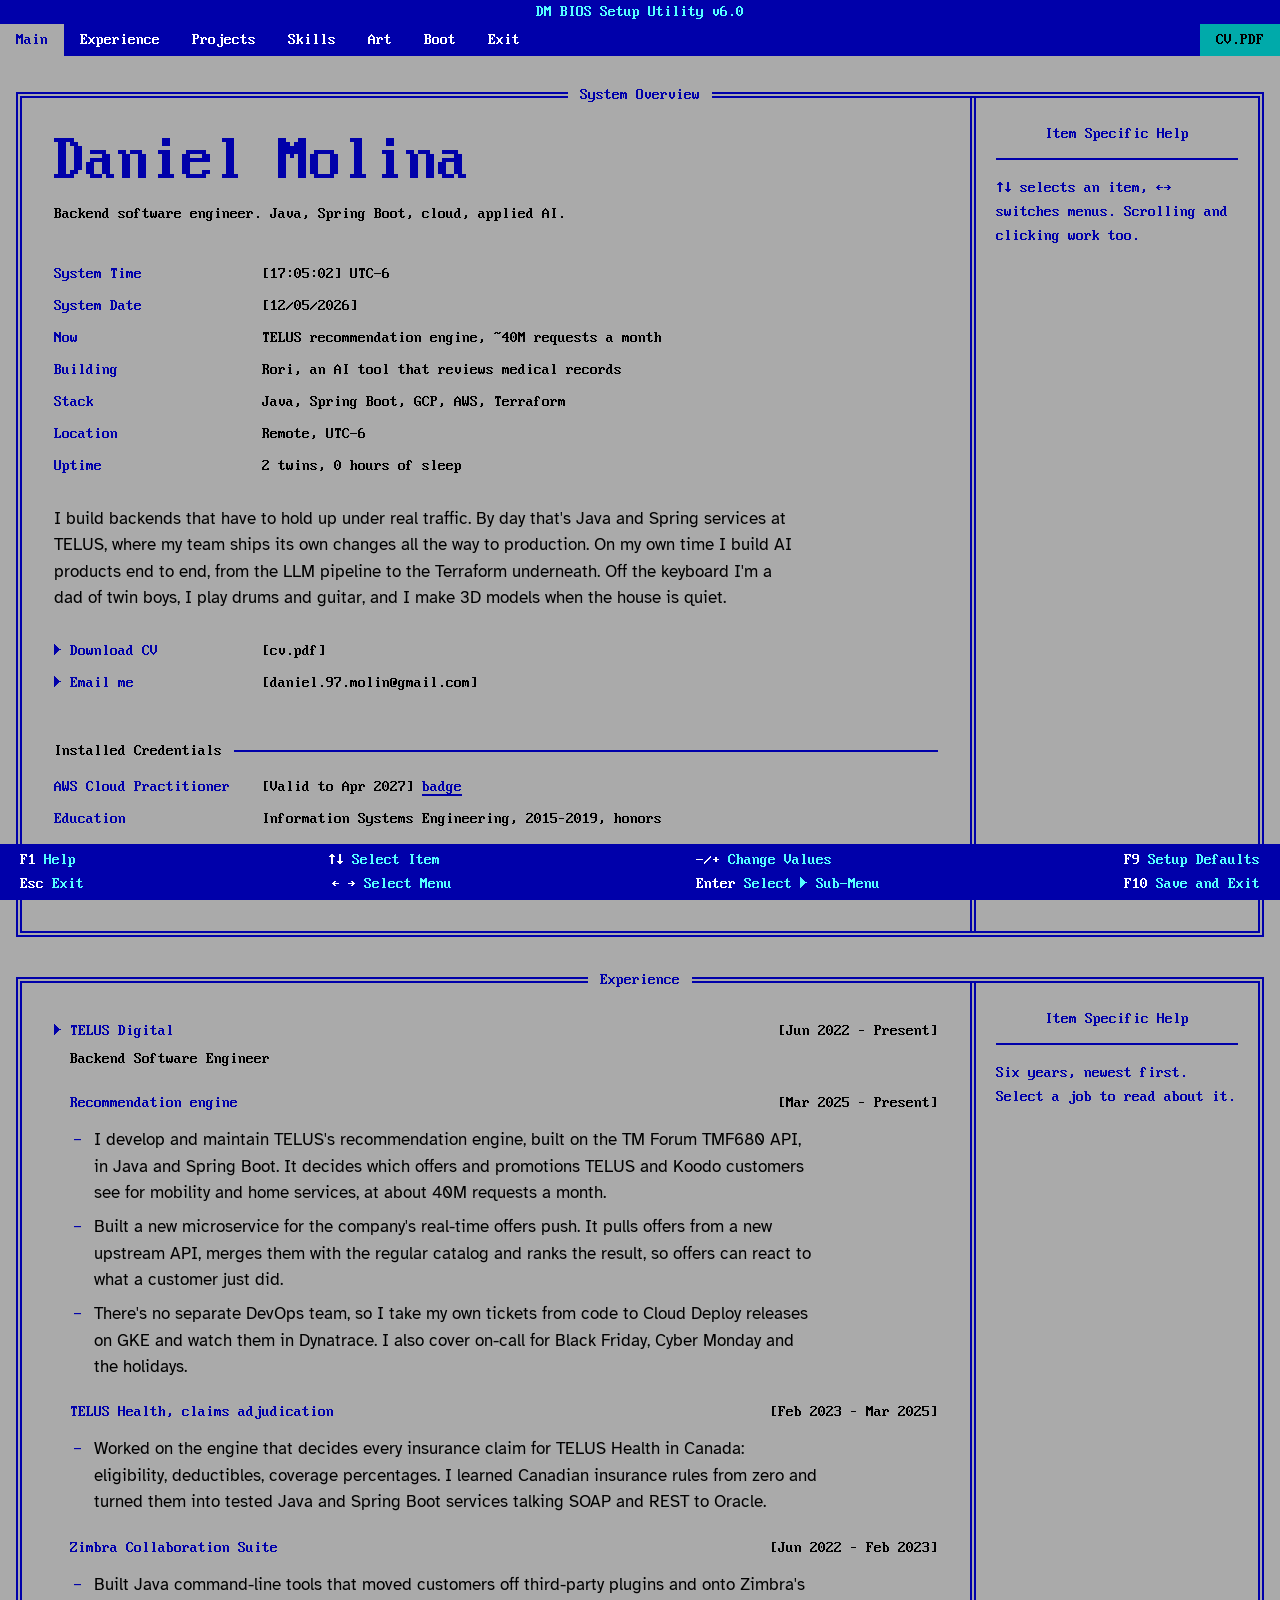
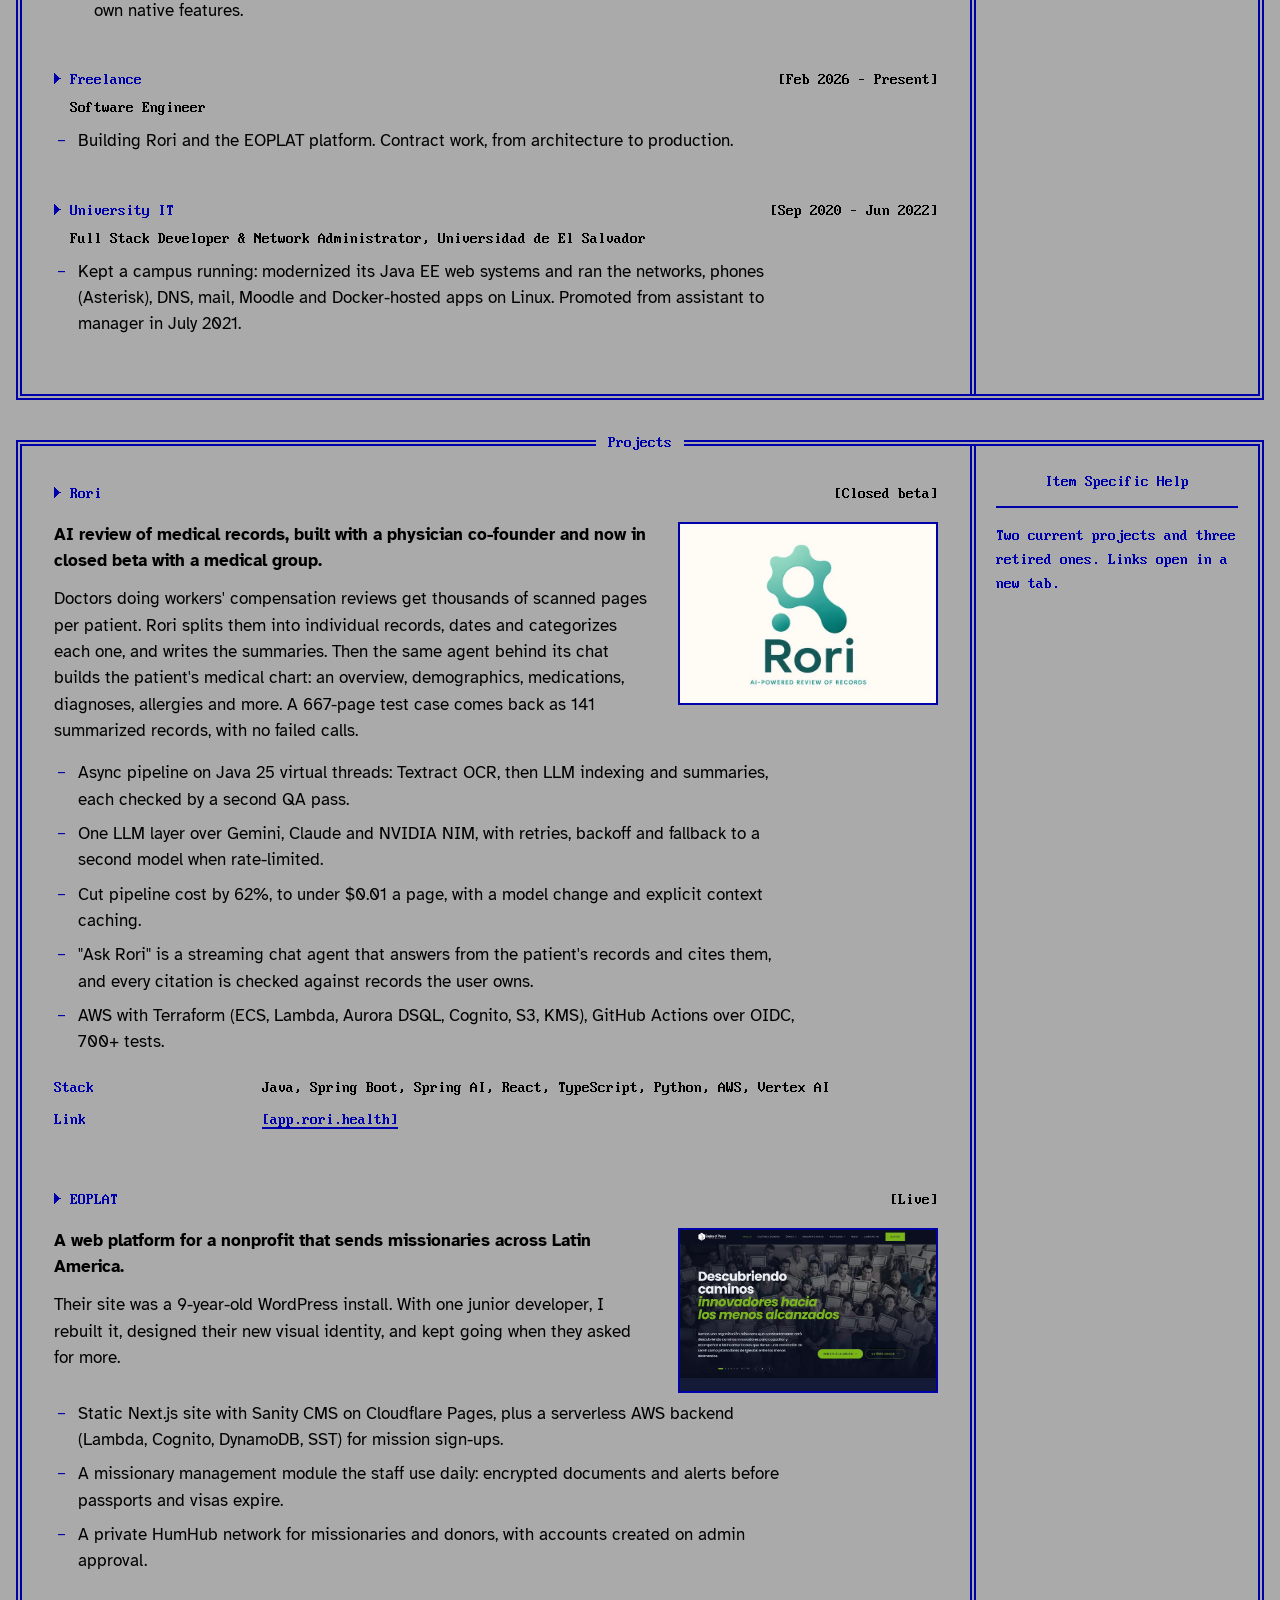
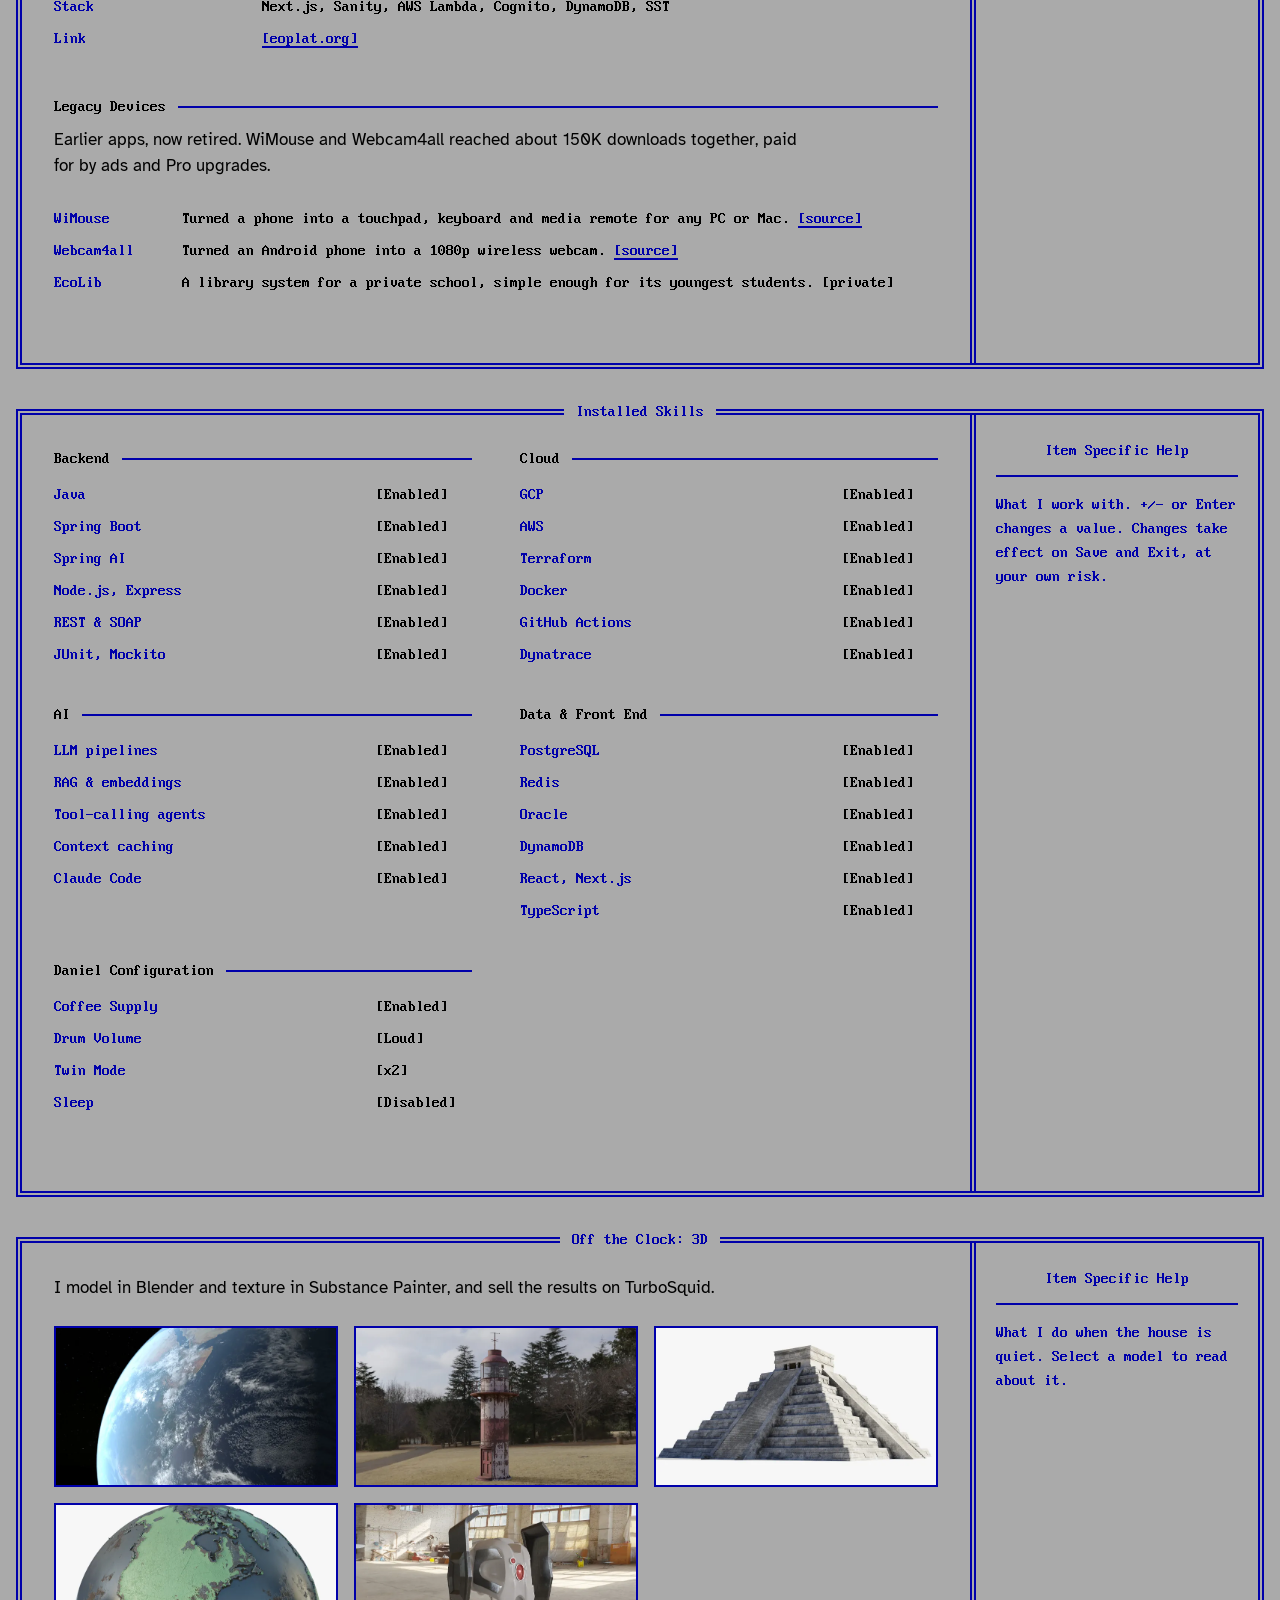
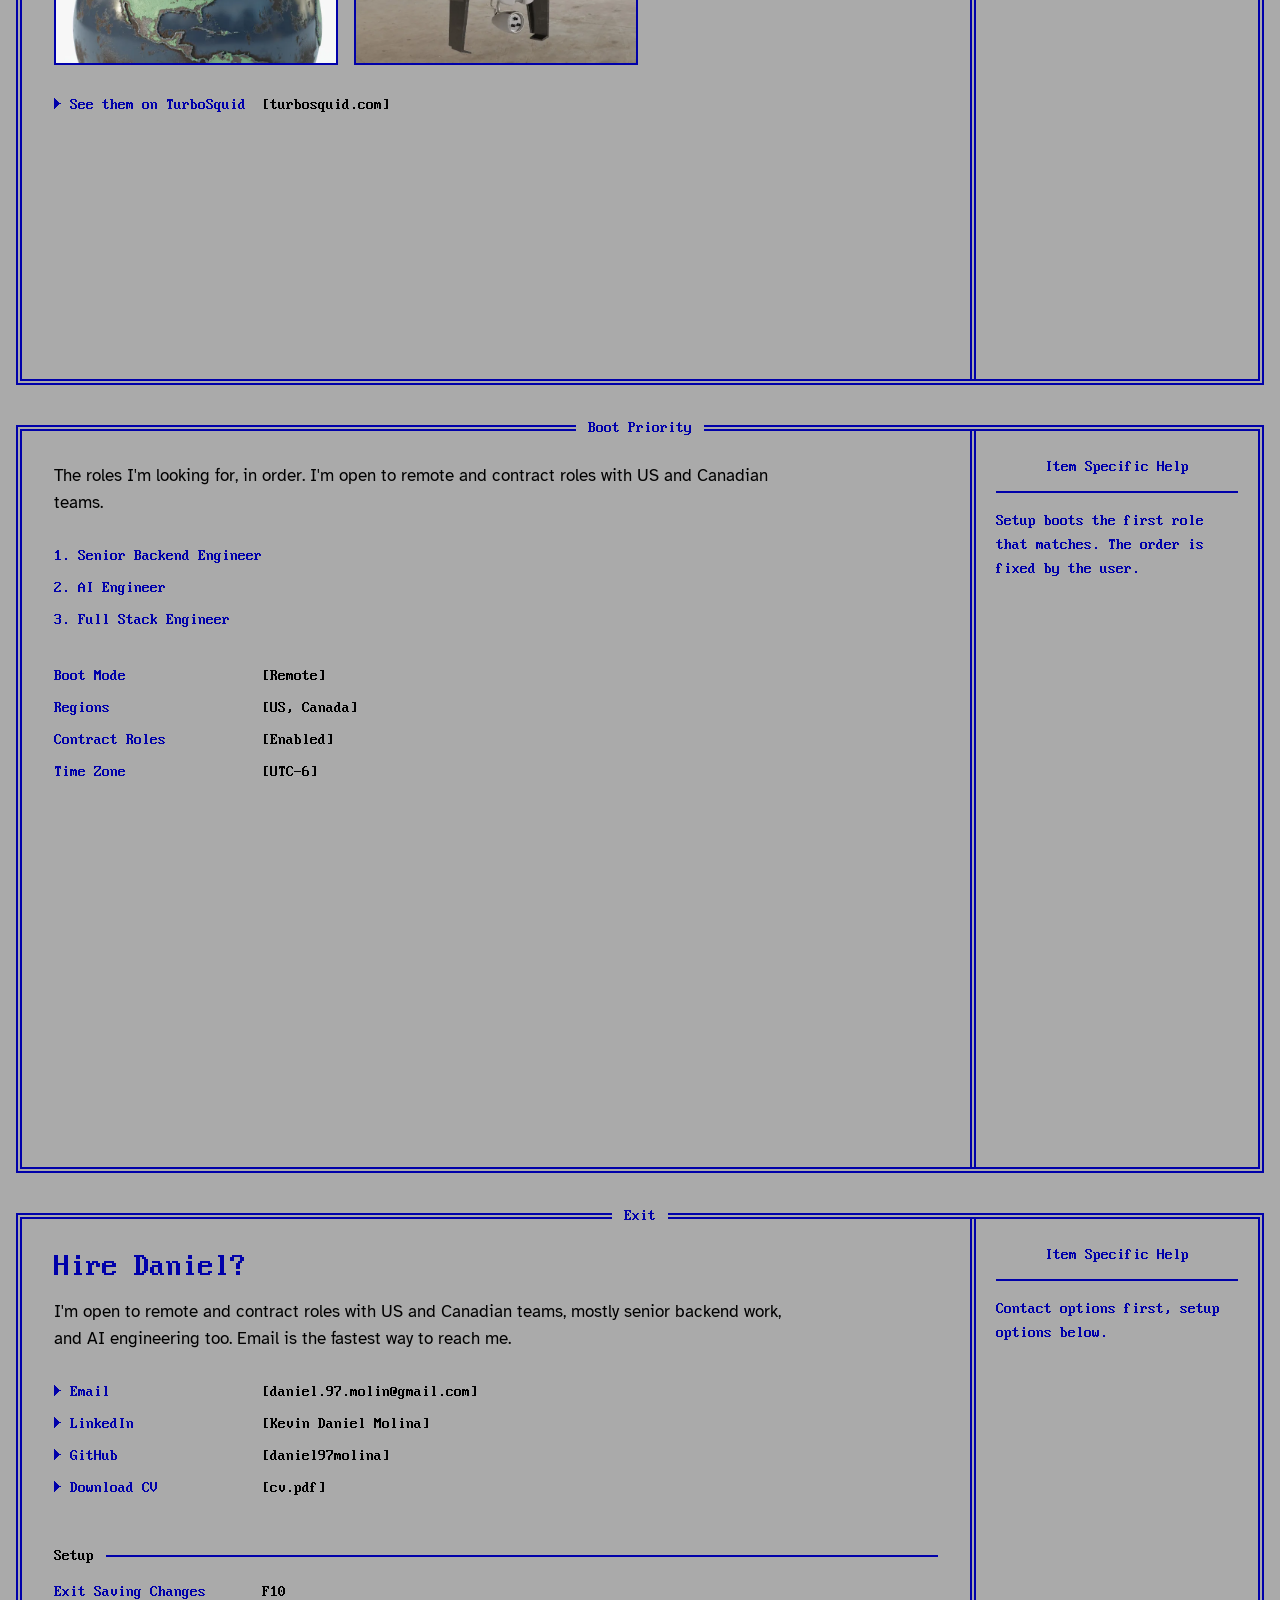
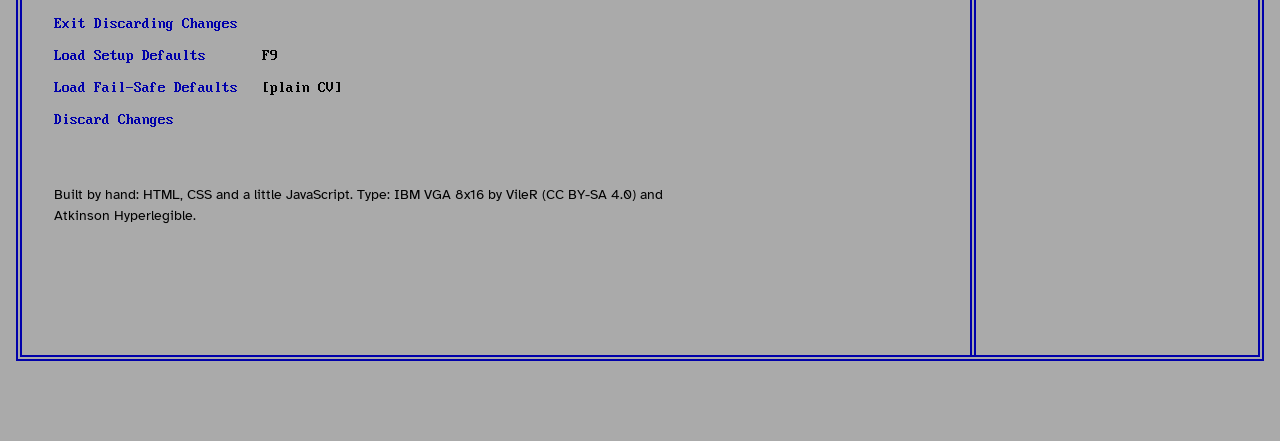
==== commit eba3b8f2: "Redesign portfolio as a BIOS setup utility - Menu tabs that follow the scroll, arrow-key navigation," ====
--- a/index.html
+++ b/index.html
@@ -16,291 +16,481 @@
   <link rel="preload" href="fonts/ibm-vga-8x16.woff" as="font" type="font/woff" crossorigin />
   <link rel="preload" href="fonts/atkinson-400.woff2" as="font" type="font/woff2" crossorigin />
   <link rel="stylesheet" href="css/styles.css" />
-  <link rel="icon" href="data:image/svg+xml,%3Csvg xmlns='http://www.w3.org/2000/svg' viewBox='0 0 16 16'%3E%3Crect width='16' height='16' fill='%230000aa'/%3E%3Crect x='3' y='11' width='8' height='2' fill='%23ffff55'/%3E%3C/svg%3E" />
+  <link rel="icon" href="data:image/svg+xml,%3Csvg xmlns='http://www.w3.org/2000/svg' viewBox='0 0 16 16'%3E%3Crect width='16' height='16' fill='%23aaaaaa'/%3E%3Crect width='16' height='5' fill='%230000aa'/%3E%3Crect x='3' y='8' width='10' height='2' fill='%230000aa'/%3E%3Crect x='3' y='12' width='6' height='2' fill='%230000aa'/%3E%3C/svg%3E" />
 </head>
 <body>
-  <a class="skip" href="#main">Skip to content</a>
-
-  <!-- ===== menu bar ===== -->
-  <header class="menubar">
-    <nav class="menubar__nav" aria-label="Sections">
-      <a class="menubar__brand" href="#top" aria-label="Back to top">≡</a>
-      <a href="#work" data-key="w"><span class="hk">W</span>ork</a>
-      <a href="#projects" data-key="p"><span class="hk">P</span>rojects</a>
-      <a href="#skills" data-key="s"><span class="hk">S</span>kills</a>
-      <a href="#art" data-key="a"><span class="hk">A</span>rt</a>
-      <a href="#contact" data-key="c"><span class="hk">C</span>ontact</a>
-    </nav>
-    <a class="menubar__cv" href="cv.pdf" download="Kevin-Daniel-Molina-CV.pdf">CV.PDF</a>
-  </header>
-
-  <main id="main" class="desktop">
-
-    <!-- ===== hero ===== -->
-    <section class="win win--hero" id="top" aria-labelledby="hero-name" data-win>
-      <p class="win__title" aria-hidden="true"><span>daniel.exe</span></p>
-      <div class="win__body">
-        <h1 class="hero__name" id="hero-name">Daniel Molina</h1>
-        <p class="hero__role">Backend engineer. Java, Spring Boot, cloud, applied AI.</p>
-
-        <dl class="readout">
-          <div><dt>Now</dt><dd>TELUS recommendation engine, ~40M requests a month</dd></div>
-          <div><dt>Building</dt><dd>Rori, an AI tool that reviews medical records</dd></div>
-          <div><dt>Stack</dt><dd>Java, Spring Boot, GCP, AWS, Terraform</dd></div>
-          <div><dt>Location</dt><dd>Remote, UTC−6</dd></div>
-          <div><dt>Uptime</dt><dd>2 twins, 0 hours of sleep</dd></div>
-        </dl>
-
-        <p class="hero__bio">
-          I build backends that have to hold up under real traffic. By day that's Java and Spring
-          services at TELUS, where my team ships its own changes all the way to production. On my own
-          time I build AI products end to end, from the LLM pipeline to the Terraform underneath. Off
-          the keyboard I'm a dad of twin boys, I play drums and guitar, and I make 3D models when the
-          house is quiet.
-        </p>
-
-        <div class="buttons">
-          <a class="btn btn--default" href="cv.pdf" download="Kevin-Daniel-Molina-CV.pdf"><span>Download CV</span></a>
-          <a class="btn" href="mailto:daniel.97.molin@gmail.com"><span>Email me</span></a>
-        </div>
+  <a class="skip" href="#content">Skip to content</a>
+
+  <div class="bios" id="bios">
+
+    <!-- ===== title + menu tabs ===== -->
+    <header class="top">
+      <p class="top__title">DM BIOS Setup Utility <span>v6.0</span></p>
+      <nav class="tabs" aria-label="Setup menus">
+        <div class="tabs__strip">
+          <a href="#main" data-tab>Main</a>
+          <a href="#experience" data-tab>Experience</a>
+          <a href="#projects" data-tab>Projects</a>
+          <a href="#skills" data-tab>Skills</a>
+          <a href="#art" data-tab>Art</a>
+          <a href="#boot" data-tab>Boot</a>
+          <a href="#exit" data-tab>Exit</a>
+        </div>
+        <a class="tabs__cv" href="cv.pdf" download="Kevin-Daniel-Molina-CV.pdf">CV.PDF</a>
+      </nav>
+    </header>
+
+    <main id="content">
+
+      <!-- ===== Main ===== -->
+      <section class="screen" id="main" aria-labelledby="name">
+        <p class="screen__title" aria-hidden="true">System Overview</p>
+        <div class="panel">
+          <h1 class="name" id="name">Daniel Molina</h1>
+          <p class="role">Backend software engineer. Java, Spring Boot, cloud, applied AI.</p>
+
+          <dl class="rows">
+            <div class="row item" data-help="My local time. UTC−6 all year, which overlaps with US and Canadian working hours.">
+              <dt>System Time</dt><dd>[<span data-clock="time">--:--:--</span>] UTC−6</dd>
+            </div>
+            <div class="row item" data-help="Today, as far as this BIOS knows.">
+              <dt>System Date</dt><dd>[<span data-clock="date">--/--/----</span>]</dd>
+            </div>
+            <div class="row item" data-help="My day job at TELUS Digital. Details stay general: it's a telecom and most of the work is private.">
+              <dt>Now</dt><dd>TELUS recommendation engine, ~40M requests a month</dd>
+            </div>
+            <div class="row item" data-help="My side company. The Projects menu has the full story.">
+              <dt>Building</dt><dd>Rori, an AI tool that reviews medical records</dd>
+            </div>
+            <div class="row item" data-help="What I reach for first. The Skills menu has the full list.">
+              <dt>Stack</dt><dd>Java, Spring Boot, GCP, AWS, Terraform</dd>
+            </div>
+            <div class="row item" data-help="Remote only. Contract roles are fine too.">
+              <dt>Location</dt><dd>Remote, UTC−6</dd>
+            </div>
+            <div class="row item" data-help="Twin boys. This value has not changed since they were born.">
+              <dt>Uptime</dt><dd>2 twins, 0 hours of sleep</dd>
+            </div>
+          </dl>
+
+          <p class="prose">
+            I build backends that have to hold up under real traffic. By day that's Java and Spring
+            services at TELUS, where my team ships its own changes all the way to production. On my own
+            time I build AI products end to end, from the LLM pipeline to the Terraform underneath. Off
+            the keyboard I'm a dad of twin boys, I play drums and guitar, and I make 3D models when the
+            house is quiet.
+          </p>
+
+          <ul class="rows rows--menu">
+            <li class="row item" data-help="Two pages, plain layout, the same facts as this site. Downloads as a PDF.">
+              <a class="row__link" href="cv.pdf" download="Kevin-Daniel-Molina-CV.pdf"><span class="k">► Download CV</span><span class="v">[cv.pdf]</span></a>
+            </li>
+            <li class="row item" data-help="Email is the fastest way to reach me.">
+              <a class="row__link" href="mailto:daniel.97.molin@gmail.com"><span class="k">► Email me</span><span class="v">[daniel.97.molin@gmail.com]</span></a>
+            </li>
+          </ul>
+
+          <h2 class="group">Installed Credentials</h2>
+          <dl class="rows">
+            <div class="row item" data-help="Issued April 2024. The badge link opens Credly.">
+              <dt>AWS Cloud Practitioner</dt>
+              <dd>[Valid to Apr 2027] <a href="https://www.credly.com/badges/57e0422d-8e5e-420a-80fd-6e138d0cc535" target="_blank" rel="noopener noreferrer">badge</a></dd>
+            </div>
+            <div class="row item" data-help="Universidad de El Salvador, Western Campus. Graduated with honors.">
+              <dt>Education</dt>
+              <dd>Information Systems Engineering, 2015–2019, honors</dd>
+            </div>
+            <div class="row item" data-help="EF SET certified. The link opens the certificate.">
+              <dt>Languages</dt>
+              <dd>English C2, Spanish native <a href="https://www.efset.org/cert/E6ZjBV" target="_blank" rel="noopener noreferrer">certificate</a></dd>
+            </div>
+          </dl>
+        </div>
+        <aside class="help" aria-label="Item specific help">
+          <div class="help__in">
+            <p class="help__title">Item Specific Help</p>
+            <p class="help__text" data-default="↑↓ selects an item, ←→ switches menus. Scrolling and clicking work too.">↑↓ selects an item, ←→ switches menus. Scrolling and clicking work too.</p>
+          </div>
+        </aside>
+      </section>
+
+      <!-- ===== Experience ===== -->
+      <section class="screen" id="experience" aria-labelledby="experience-title">
+        <p class="screen__title" aria-hidden="true">Experience</p>
+        <div class="panel">
+          <h2 class="sr-only" id="experience-title">Experience</h2>
+
+          <article class="job">
+            <div class="row row--head item" data-help="A Canadian telecom, through its digital arm. Three teams since 2022.">
+              <h3 class="k">► TELUS Digital</h3><span class="v">[Jun 2022 – Present]</span>
+            </div>
+            <p class="job__as">Backend Software Engineer</p>
+
+            <div class="sub">
+              <div class="row row--sub item" data-help="The service that picks which offers TELUS and Koodo customers see. Built on the TM Forum TMF680 standard.">
+                <h4 class="k">Recommendation engine</h4><span class="v">[Mar 2025 – Present]</span>
+              </div>
+              <ul class="bullets">
+                <li>I develop and maintain TELUS's recommendation engine, built on the TM Forum TMF680 API, in Java and Spring Boot. It decides which offers and promotions TELUS and Koodo customers see for mobility and home services, at about 40M requests a month.</li>
+                <li>Built a new microservice for the company's real-time offers push. It pulls offers from a new upstream API, merges them with the regular catalog and ranks the result, so offers can react to what a customer just did.</li>
+                <li>There's no separate DevOps team, so I take my own tickets from code to Cloud Deploy releases on GKE and watch them in Dynatrace. I also cover on-call for Black Friday, Cyber Monday and the holidays.</li>
+              </ul>
+            </div>
+
+            <div class="sub">
+              <div class="row row--sub item" data-help="Insurance claims for TELUS Health in Canada. I learned the domain from zero.">
+                <h4 class="k">TELUS Health, claims adjudication</h4><span class="v">[Feb 2023 – Mar 2025]</span>
+              </div>
+              <ul class="bullets">
+                <li>Worked on the engine that decides every insurance claim for TELUS Health in Canada: eligibility, deductibles, coverage percentages. I learned Canadian insurance rules from zero and turned them into tested Java and Spring Boot services talking SOAP and REST to Oracle.</li>
+              </ul>
+            </div>
+
+            <div class="sub">
+              <div class="row row--sub item" data-help="Zimbra is an open-source email and collaboration suite.">
+                <h4 class="k">Zimbra Collaboration Suite</h4><span class="v">[Jun 2022 – Feb 2023]</span>
+              </div>
+              <ul class="bullets">
+                <li>Built Java command-line tools that moved customers off third-party plugins and onto Zimbra's own native features.</li>
+              </ul>
+            </div>
+          </article>
+
+          <article class="job">
+            <div class="row row--head item" data-help="Contract work, from architecture to production. Both projects are in the Projects menu.">
+              <h3 class="k">► Freelance</h3><span class="v">[Feb 2026 – Present]</span>
+            </div>
+            <p class="job__as">Software Engineer</p>
+            <ul class="bullets">
+              <li>Building Rori and the EOPLAT platform. Contract work, from architecture to production.</li>
+            </ul>
+          </article>
+
+          <article class="job">
+            <div class="row row--head item" data-help="Universidad de El Salvador, Western Campus. Promoted from assistant to manager in July 2021.">
+              <h3 class="k">► University IT</h3><span class="v">[Sep 2020 – Jun 2022]</span>
+            </div>
+            <p class="job__as">Full Stack Developer &amp; Network Administrator, Universidad de El Salvador</p>
+            <ul class="bullets">
+              <li>Kept a campus running: modernized its Java EE web systems and ran the networks, phones (Asterisk), DNS, mail, Moodle and Docker-hosted apps on Linux. Promoted from assistant to manager in July 2021.</li>
+            </ul>
+          </article>
+        </div>
+        <aside class="help" aria-label="Item specific help">
+          <div class="help__in">
+            <p class="help__title">Item Specific Help</p>
+            <p class="help__text" data-default="Six years, newest first. Select a job to read about it.">Six years, newest first. Select a job to read about it.</p>
+          </div>
+        </aside>
+      </section>
+
+      <!-- ===== Projects ===== -->
+      <section class="screen" id="projects" aria-labelledby="projects-title">
+        <p class="screen__title" aria-hidden="true">Projects</p>
+        <div class="panel">
+          <h2 class="sr-only" id="projects-title">Projects</h2>
+
+          <article class="project">
+            <div class="row row--head item" data-help="Built with a physician co-founder. In closed beta with a medical group.">
+              <h3 class="k">► Rori</h3><span class="v">[Closed beta]</span>
+            </div>
+            <div class="project__body">
+              <figure class="shot shot--logo">
+                <img src="assets/rori.webp" alt="Rori logo: a teal magnifying-glass mark over the words AI-powered review of records" width="640" height="448" loading="lazy" />
+              </figure>
+              <div class="project__text">
+                <p class="lede">AI review of medical records, built with a physician co-founder and now in closed beta with a medical group.</p>
+                <p class="prose">
+                  Doctors doing workers' compensation reviews get thousands of scanned pages per patient.
+                  Rori splits them into individual records, dates and categorizes each one, and writes the
+                  summaries. Then the same agent behind its chat builds the patient's medical chart: an
+                  overview, demographics, medications, diagnoses, allergies and more. A 667-page test case
+                  comes back as 141 summarized records, with no failed calls.
+                </p>
+              </div>
+            </div>
+            <ul class="bullets">
+              <li>Async pipeline on Java 25 virtual threads: Textract OCR, then LLM indexing and summaries, each checked by a second QA pass.</li>
+              <li>One LLM layer over Gemini, Claude and NVIDIA NIM, with retries, backoff and fallback to a second model when rate-limited.</li>
+              <li>Cut pipeline cost by 62%, to under $0.01 a page, with a model change and explicit context caching.</li>
+              <li>"Ask Rori" is a streaming chat agent that answers from the patient's records and cites them, and every citation is checked against records the user owns.</li>
+              <li>AWS with Terraform (ECS, Lambda, Aurora DSQL, Cognito, S3, KMS), GitHub Actions over OIDC, 700+ tests.</li>
+            </ul>
+            <dl class="rows">
+              <div class="row item" data-help="Backend in Java and Spring, front end in React.">
+                <dt>Stack</dt><dd>Java, Spring Boot, Spring AI, React, TypeScript, Python, AWS, Vertex AI</dd>
+              </div>
+              <div class="row item" data-help="Opens the app in a new tab. Accounts are invite-only during the beta.">
+                <dt>Link</dt><dd><a href="https://app.rori.health" target="_blank" rel="noopener noreferrer">[app.rori.health]</a></dd>
+              </div>
+            </dl>
+          </article>
+
+          <article class="project">
+            <div class="row row--head item" data-help="Built with one junior developer. Live, and the staff use it every day.">
+              <h3 class="k">► EOPLAT</h3><span class="v">[Live]</span>
+            </div>
+            <div class="project__body">
+              <figure class="shot">
+                <img src="assets/eoplat.webp" alt="EOPLAT home page: missionaries holding certificates under the headline Descubriendo caminos innovadores hacia los menos alcanzados" width="800" height="503" loading="lazy" />
+              </figure>
+              <div class="project__text">
+                <p class="lede">A web platform for a nonprofit that sends missionaries across Latin America.</p>
+                <p class="prose">
+                  Their site was a 9-year-old WordPress install. With one junior developer, I rebuilt it,
+                  designed their new visual identity, and kept going when they asked for more.
+                </p>
+              </div>
+            </div>
+            <ul class="bullets">
+              <li>Static Next.js site with Sanity CMS on Cloudflare Pages, plus a serverless AWS backend (Lambda, Cognito, DynamoDB, SST) for mission sign-ups.</li>
+              <li>A missionary management module the staff use daily: encrypted documents and alerts before passports and visas expire.</li>
+              <li>A private HumHub network for missionaries and donors, with accounts created on admin approval.</li>
+            </ul>
+            <dl class="rows">
+              <div class="row item" data-help="Mostly serverless, so it costs the nonprofit very little to run.">
+                <dt>Stack</dt><dd>Next.js, Sanity, AWS Lambda, Cognito, DynamoDB, SST</dd>
+              </div>
+              <div class="row item" data-help="Opens the site in a new tab. It's in Spanish.">
+                <dt>Link</dt><dd><a href="https://eoplat.org" target="_blank" rel="noopener noreferrer">[eoplat.org]</a></dd>
+              </div>
+            </dl>
+          </article>
+
+          <h3 class="group">Legacy Devices</h3>
+          <p class="prose">Earlier apps, now retired. WiMouse and Webcam4all reached about 150K downloads together, paid for by ads and Pro upgrades.</p>
+          <dl class="rows rows--legacy">
+            <div class="row item" data-help="React Native on the phone, Electron on the computer, WebSockets in between.">
+              <dt>WiMouse</dt>
+              <dd>Turned a phone into a touchpad, keyboard and media remote for any PC or Mac. <a href="https://github.com/daniel97molina/wimouse-website" target="_blank" rel="noopener noreferrer">[source]</a></dd>
+            </div>
+            <div class="row item" data-help="Android app, HTTP streaming over the local network.">
+              <dt>Webcam4all</dt>
+              <dd>Turned an Android phone into a 1080p wireless webcam. <a href="https://github.com/daniel97molina/webcam4allSite" target="_blank" rel="noopener noreferrer">[source]</a></dd>
+            </div>
+            <div class="row item" data-help="React, Spring Boot and PostgreSQL. The source is private.">
+              <dt>EcoLib</dt>
+              <dd>A library system for a private school, simple enough for its youngest students. [private]</dd>
+            </div>
+          </dl>
+        </div>
+        <aside class="help" aria-label="Item specific help">
+          <div class="help__in">
+            <p class="help__title">Item Specific Help</p>
+            <p class="help__text" data-default="Two current projects and three retired ones. Links open in a new tab.">Two current projects and three retired ones. Links open in a new tab.</p>
+          </div>
+        </aside>
+      </section>
+
+      <!-- ===== Skills ===== -->
+      <section class="screen" id="skills" aria-labelledby="skills-title">
+        <p class="screen__title" aria-hidden="true">Installed Skills</p>
+        <div class="panel">
+          <h2 class="sr-only" id="skills-title">Skills</h2>
+          <div class="skill-groups">
+            <div class="skill-group">
+              <h3 class="group">Backend</h3>
+              <ul class="rows">
+                <li class="row item" data-help="Six years. My main language."><span class="k" aria-hidden="true">Java</span><button type="button" class="toggle" data-label="Java">[Enabled]</button></li>
+                <li class="row item"><span class="k" aria-hidden="true">Spring Boot</span><button type="button" class="toggle" data-label="Spring Boot">[Enabled]</button></li>
+                <li class="row item"><span class="k" aria-hidden="true">Spring AI</span><button type="button" class="toggle" data-label="Spring AI">[Enabled]</button></li>
+                <li class="row item"><span class="k" aria-hidden="true">Node.js, Express</span><button type="button" class="toggle" data-label="Node.js">[Enabled]</button></li>
+                <li class="row item"><span class="k" aria-hidden="true">REST &amp; SOAP</span><button type="button" class="toggle" data-label="REST and SOAP">[Enabled]</button></li>
+                <li class="row item"><span class="k" aria-hidden="true">JUnit, Mockito</span><button type="button" class="toggle" data-label="JUnit">[Enabled]</button></li>
+              </ul>
+            </div>
+            <div class="skill-group">
+              <h3 class="group">Cloud</h3>
+              <ul class="rows">
+                <li class="row item" data-help="GKE, Vertex AI, Cloud Deploy, IAM and Secret Manager."><span class="k" aria-hidden="true">GCP</span><button type="button" class="toggle" data-label="GCP">[Enabled]</button></li>
+                <li class="row item" data-help="ECS, Lambda, S3, Cognito, KMS, Textract. Certified Cloud Practitioner."><span class="k" aria-hidden="true">AWS</span><button type="button" class="toggle" data-label="AWS">[Enabled]</button></li>
+                <li class="row item"><span class="k" aria-hidden="true">Terraform</span><button type="button" class="toggle" data-label="Terraform">[Enabled]</button></li>
+                <li class="row item"><span class="k" aria-hidden="true">Docker</span><button type="button" class="toggle" data-label="Docker">[Enabled]</button></li>
+                <li class="row item"><span class="k" aria-hidden="true">GitHub Actions</span><button type="button" class="toggle" data-label="GitHub Actions">[Enabled]</button></li>
+                <li class="row item"><span class="k" aria-hidden="true">Dynatrace</span><button type="button" class="toggle" data-label="Dynatrace">[Enabled]</button></li>
+              </ul>
+            </div>
+            <div class="skill-group">
+              <h3 class="group">AI</h3>
+              <ul class="rows">
+                <li class="row item"><span class="k" aria-hidden="true">LLM pipelines</span><button type="button" class="toggle" data-label="LLM pipelines">[Enabled]</button></li>
+                <li class="row item"><span class="k" aria-hidden="true">RAG &amp; embeddings</span><button type="button" class="toggle" data-label="RAG">[Enabled]</button></li>
+                <li class="row item"><span class="k" aria-hidden="true">Tool-calling agents</span><button type="button" class="toggle" data-label="Agents">[Enabled]</button></li>
+                <li class="row item"><span class="k" aria-hidden="true">Context caching</span><button type="button" class="toggle" data-label="Context caching">[Enabled]</button></li>
+                <li class="row item"><span class="k" aria-hidden="true">Claude Code</span><button type="button" class="toggle" data-label="Claude Code">[Enabled]</button></li>
+              </ul>
+            </div>
+            <div class="skill-group">
+              <h3 class="group">Data &amp; Front End</h3>
+              <ul class="rows">
+                <li class="row item"><span class="k" aria-hidden="true">PostgreSQL</span><button type="button" class="toggle" data-label="PostgreSQL">[Enabled]</button></li>
+                <li class="row item"><span class="k" aria-hidden="true">Redis</span><button type="button" class="toggle" data-label="Redis">[Enabled]</button></li>
+                <li class="row item"><span class="k" aria-hidden="true">Oracle</span><button type="button" class="toggle" data-label="Oracle">[Enabled]</button></li>
+                <li class="row item"><span class="k" aria-hidden="true">DynamoDB</span><button type="button" class="toggle" data-label="DynamoDB">[Enabled]</button></li>
+                <li class="row item"><span class="k" aria-hidden="true">React, Next.js</span><button type="button" class="toggle" data-label="React">[Enabled]</button></li>
+                <li class="row item"><span class="k" aria-hidden="true">TypeScript</span><button type="button" class="toggle" data-label="TypeScript">[Enabled]</button></li>
+              </ul>
+            </div>
+            <div class="skill-group">
+              <h3 class="group">Daniel Configuration</h3>
+              <ul class="rows">
+                <li class="row item" data-help="Required for normal operation."><span class="k" aria-hidden="true">Coffee Supply</span><button type="button" class="toggle" data-label="Coffee supply">[Enabled]</button></li>
+                <li class="row item" data-help="Drums and guitar, mostly on weekends."><span class="k" aria-hidden="true">Drum Volume</span><button type="button" class="toggle" data-label="Drum volume" data-values="Loud,Louder,Neighbors">[Loud]</button></li>
+                <li class="row item" data-help="Hardware setting. Two boys, same birthday."><span class="k" aria-hidden="true">Twin Mode</span><button type="button" class="toggle" data-label="Twin mode" data-values="x2" data-locked="Twin Mode is a hardware setting. It cannot be changed.">[x2]</button></li>
+                <li class="row item" data-help="See Twin Mode."><span class="k" aria-hidden="true">Sleep</span><button type="button" class="toggle" data-label="Sleep" data-values="Disabled" data-locked="Locked by Twin Mode. Supervisor password required, and there isn't one.">[Disabled]</button></li>
+              </ul>
+            </div>
+          </div>
+        </div>
+        <aside class="help" aria-label="Item specific help">
+          <div class="help__in">
+            <p class="help__title">Item Specific Help</p>
+            <p class="help__text" data-default="What I work with. +/− or Enter changes a value. Changes take effect on Save and Exit, at your own risk.">What I work with. +/− or Enter changes a value. Changes take effect on Save and Exit, at your own risk.</p>
+          </div>
+        </aside>
+      </section>
+
+      <!-- ===== Art ===== -->
+      <section class="screen" id="art" aria-labelledby="art-title">
+        <p class="screen__title" aria-hidden="true">Off the Clock: 3D</p>
+        <div class="panel">
+          <h2 class="sr-only" id="art-title">Off the clock: 3D</h2>
+          <p class="prose">I model in Blender and texture in Substance Painter, and sell the results on TurboSquid.</p>
+          <div class="gallery">
+            <figure class="item" data-help="Planet Earth from orbit, clouds over the Indian Ocean."><img src="assets/3d1.webp" alt="Planet Earth from orbit, clouds over the Indian Ocean" width="747" height="420" loading="lazy" /></figure>
+            <figure class="item" data-help="A weathered red and white lighthouse."><img src="assets/3d2.webp" alt="A weathered red and white lighthouse standing in a park" width="747" height="420" loading="lazy" /></figure>
+            <figure class="item" data-help="A stone step pyramid with a temple on top."><img src="assets/3d3.webp" alt="A stone step pyramid with a temple on top, on a white background" width="747" height="420" loading="lazy" /></figure>
+            <figure class="item" data-help="A metal globe with raised continents and rust on the oceans."><img src="assets/3d4.webp" alt="A metal globe with raised green continents and rust on the oceans" width="747" height="420" loading="lazy" /></figure>
+            <figure class="item" data-help="A white and grey robot drone with two dark wing panels."><img src="assets/3d5.webp" alt="A white and grey robot drone with two dark wing panels in an empty warehouse" width="747" height="420" loading="lazy" /></figure>
+          </div>
+          <ul class="rows rows--menu">
+            <li class="row item" data-help="Opens my TurboSquid store in a new tab.">
+              <a class="row__link" href="https://www.turbosquid.com/Search/Artists/3-D-W-o-r-l-d" target="_blank" rel="noopener noreferrer"><span class="k">► See them on TurboSquid</span><span class="v">[turbosquid.com]</span></a>
+            </li>
+          </ul>
+        </div>
+        <aside class="help" aria-label="Item specific help">
+          <div class="help__in">
+            <p class="help__title">Item Specific Help</p>
+            <p class="help__text" data-default="What I do when the house is quiet. Select a model to read about it.">What I do when the house is quiet. Select a model to read about it.</p>
+          </div>
+        </aside>
+      </section>
+
+      <!-- ===== Boot ===== -->
+      <section class="screen" id="boot" aria-labelledby="boot-title">
+        <p class="screen__title" aria-hidden="true">Boot Priority</p>
+        <div class="panel">
+          <h2 class="sr-only" id="boot-title">What I'm looking for</h2>
+          <p class="prose">The roles I'm looking for, in order. I'm open to remote and contract roles with US and Canadian teams.</p>
+          <ol class="rows rows--boot">
+            <li class="row item" data-help="Java and Spring services at scale. The thing I've done the longest."><span class="k">1. Senior Backend Engineer</span></li>
+            <li class="row item" data-help="LLM pipelines, agents and the infrastructure under them, like Rori."><span class="k">2. AI Engineer</span></li>
+            <li class="row item" data-help="Backend-heavy, but I'm comfortable in React and Next.js."><span class="k">3. Full Stack Engineer</span></li>
+          </ol>
+          <dl class="rows">
+            <div class="row item" data-help="I've worked remote with Canadian teams since 2022.">
+              <dt>Boot Mode</dt><dd>[Remote]</dd>
+            </div>
+            <div class="row item" data-help="Where I want my teams to be.">
+              <dt>Regions</dt><dd>[US, Canada]</dd>
+            </div>
+            <div class="row item" data-help="Full-time or contract, both work.">
+              <dt>Contract Roles</dt><dd>[Enabled]</dd>
+            </div>
+            <div class="row item" data-help="UTC−6 all year, no daylight saving. Same as Central in winter, an hour behind it in summer.">
+              <dt>Time Zone</dt><dd>[UTC−6]</dd>
+            </div>
+          </dl>
+        </div>
+        <aside class="help" aria-label="Item specific help">
+          <div class="help__in">
+            <p class="help__title">Item Specific Help</p>
+            <p class="help__text" data-default="Setup boots the first role that matches. The order is fixed by the user.">Setup boots the first role that matches. The order is fixed by the user.</p>
+          </div>
+        </aside>
+      </section>
+
+      <!-- ===== Exit ===== -->
+      <section class="screen" id="exit" aria-labelledby="exit-title">
+        <p class="screen__title" aria-hidden="true">Exit</p>
+        <div class="panel">
+          <h2 class="contact__q" id="exit-title">Hire Daniel?</h2>
+          <p class="prose">I'm open to remote and contract roles with US and Canadian teams, mostly senior backend work, and AI engineering too. Email is the fastest way to reach me.</p>
+
+          <ul class="rows rows--menu">
+            <li class="row item" data-help="daniel.97.molin@gmail.com. Opens your mail app.">
+              <a class="row__link" href="mailto:daniel.97.molin@gmail.com"><span class="k">► Email</span><span class="v">[daniel.97.molin@gmail.com]</span></a>
+            </li>
+            <li class="row item" data-help="Opens LinkedIn in a new tab.">
+              <a class="row__link" href="https://www.linkedin.com/in/kevin-daniel-molina-ram%C3%ADrez-bba002175" target="_blank" rel="noopener noreferrer"><span class="k">► LinkedIn</span><span class="v">[Kevin Daniel Molina]</span></a>
+            </li>
+            <li class="row item" data-help="Opens GitHub in a new tab.">
+              <a class="row__link" href="https://github.com/daniel97molina" target="_blank" rel="noopener noreferrer"><span class="k">► GitHub</span><span class="v">[daniel97molina]</span></a>
+            </li>
+            <li class="row item" data-help="Two pages, plain layout. Downloads as a PDF.">
+              <a class="row__link" href="cv.pdf" download="Kevin-Daniel-Molina-CV.pdf"><span class="k">► Download CV</span><span class="v">[cv.pdf]</span></a>
+            </li>
+          </ul>
+
+          <h3 class="group needs-js">Setup</h3>
+          <ul class="rows rows--menu needs-js">
+            <li class="row item" data-help="Saves your changes and restarts the system. Good luck.">
+              <button type="button" class="row__link" data-act="save"><span class="k">Exit Saving Changes</span><span class="v">F10</span></button>
+            </li>
+            <li class="row item" data-help="Restarts the system without saving your changes.">
+              <button type="button" class="row__link" data-act="exit-discard"><span class="k">Exit Discarding Changes</span></button>
+            </li>
+            <li class="row item" data-help="Sets every value back to its default, and the colors too.">
+              <button type="button" class="row__link" data-act="defaults"><span class="k">Load Setup Defaults</span><span class="v">F9</span></button>
+            </li>
+            <li class="row item" data-help="The fail-safe version of this site: my plain two-page CV, as a PDF.">
+              <a class="row__link" href="cv.pdf" target="_blank" rel="noopener"><span class="k">Load Fail-Safe Defaults</span><span class="v">[plain CV]</span></a>
+            </li>
+            <li class="row item" data-help="Goes back to the last saved values without restarting.">
+              <button type="button" class="row__link" data-act="discard"><span class="k">Discard Changes</span></button>
+            </li>
+          </ul>
+
+          <p class="credits">Built by hand: HTML, CSS and a little JavaScript. Type: IBM VGA 8x16 by VileR (CC BY-SA 4.0) and Atkinson Hyperlegible.</p>
+        </div>
+        <aside class="help" aria-label="Item specific help">
+          <div class="help__in">
+            <p class="help__title">Item Specific Help</p>
+            <p class="help__text" data-default="Contact options first, setup options below.">Contact options first, setup options below.</p>
+          </div>
+        </aside>
+      </section>
+    </main>
+
+    <!-- ===== key legend ===== -->
+    <footer class="legend needs-js">
+      <div class="legend__grid">
+        <button type="button" class="key" data-act="help"><b>F1</b> Help</button>
+        <span class="key key--info"><b>↑↓</b> Select Item</span>
+        <span class="key key--info"><b>−/+</b> Change Values</span>
+        <button type="button" class="key" data-act="defaults"><b>F9</b> <span class="key__long">Setup </span>Defaults</button>
+        <button type="button" class="key key--esc" data-act="exit"><b>Esc</b> Exit</button>
+        <span class="key key--menu"><button type="button" data-act="prev" aria-label="Previous menu"><b>←</b></button><button type="button" data-act="next" aria-label="Next menu"><b>→</b></button> <span class="key__label">Select Menu</span></span>
+        <span class="key key--info"><b>Enter</b> Select ► Sub-Menu</span>
+        <button type="button" class="key" data-act="save"><b>F10</b> Save <span class="key__long">and</span><span class="key__short">&amp;</span> Exit</button>
       </div>
-    </section>
-
-    <!-- ===== work ===== -->
-    <section class="win win--work" id="work" aria-labelledby="work-title" data-win data-nav="work">
-      <p class="win__title" aria-hidden="true"><span>experience.txt</span></p>
-      <div class="win__body">
-        <h2 class="win__heading" id="work-title">Work</h2>
-
-        <article class="role">
-          <header class="role__bar">
-            <h3>TELUS Digital <span class="role__as">Backend Software Engineer</span></h3>
-            <span class="role__when">Jun 2022 – now</span>
-          </header>
-
-          <h4 class="role__sub">Recommendation engine <span>Mar 2025 – now</span></h4>
-          <ul>
-            <li>I develop and maintain TELUS's recommendation engine, built on the TM Forum TMF680 API, in Java and Spring Boot. It decides which offers and promotions TELUS and Koodo customers see for mobility and home services, at about 40M requests a month.</li>
-            <li>Built a new microservice for the company's real-time offers push. It pulls offers from a new upstream API, merges them with the regular catalog and ranks the result, so offers can react to what a customer just did.</li>
-            <li>There's no separate DevOps team, so I take my own tickets from code to Cloud Deploy releases on GKE and watch them in Dynatrace. I also cover on-call for Black Friday, Cyber Monday and the holidays.</li>
-          </ul>
-
-          <h4 class="role__sub">TELUS Health, claims adjudication <span>Feb 2023 – Mar 2025</span></h4>
-          <ul>
-            <li>Worked on the engine that decides every insurance claim for TELUS Health in Canada: eligibility, deductibles, coverage percentages. I learned Canadian insurance rules from zero and turned them into tested Java and Spring Boot services talking SOAP and REST to Oracle.</li>
-          </ul>
-
-          <h4 class="role__sub">Zimbra Collaboration Suite <span>Jun 2022 – Feb 2023</span></h4>
-          <ul>
-            <li>Built Java command-line tools that moved customers off third-party plugins and onto Zimbra's own native features.</li>
-          </ul>
-        </article>
-
-        <article class="role">
-          <header class="role__bar">
-            <h3>Freelance <span class="role__as">Software Engineer</span></h3>
-            <span class="role__when">Feb 2026 – now</span>
-          </header>
-          <ul>
-            <li>Building Rori and the EOPLAT platform, both below. Contract work, from architecture to production.</li>
-          </ul>
-        </article>
-
-        <article class="role">
-          <header class="role__bar">
-            <h3>Universidad de El Salvador <span class="role__as">Full Stack Developer &amp; Network Administrator</span></h3>
-            <span class="role__when">Sep 2020 – Jun 2022</span>
-          </header>
-          <ul>
-            <li>Kept a campus running: modernized its Java EE web systems and ran the networks, phones (Asterisk), DNS, mail, Moodle and Docker-hosted apps on Linux. Promoted from assistant to manager in July 2021.</li>
-          </ul>
-        </article>
-      </div>
-    </section>
-
-    <!-- ===== projects ===== -->
-    <div class="projects" id="projects">
-      <section class="win win--rori" aria-labelledby="rori-title" data-win data-nav="projects">
-        <p class="win__title" aria-hidden="true"><span>rori.app</span></p>
-        <div class="win__body">
-          <figure class="shot shot--logo">
-            <img src="assets/rori.jpg" alt="Rori logo: a teal magnifying-glass mark over the words AI-powered review of records" width="1254" height="877" loading="lazy" />
-          </figure>
-          <h2 class="win__heading" id="rori-title">Rori</h2>
-          <p class="lede">AI review of medical records, built with a physician co-founder and now in closed beta with a medical group.</p>
-          <p>
-            Doctors doing workers' compensation reviews get thousands of scanned pages per patient.
-            Rori splits them into individual records, dates and categorizes each one, and writes the
-            summaries. A 667-page test case comes back as 141 summarized records, with no failed calls.
-          </p>
-          <ul class="facts">
-            <li>Async pipeline on Java 25 virtual threads: Textract OCR, then LLM indexing and summaries, each checked by a second QA pass.</li>
-            <li>One LLM layer over Gemini, Claude and NVIDIA NIM, with retries, backoff and fallback to a second model when rate-limited.</li>
-            <li>Cut pipeline cost by 62%, to under $0.01 a page, with a model change and explicit context caching.</li>
-            <li>"Ask Rori" is a streaming chat agent that answers from the patient's records and cites them, and every citation is checked against records the user owns.</li>
-            <li>AWS with Terraform (ECS, Lambda, Aurora DSQL, Cognito, S3, KMS), GitHub Actions over OIDC, 700+ tests.</li>
-          </ul>
-          <p class="stack">Java, Spring Boot, Spring AI, React, TypeScript, Python, AWS, Vertex AI</p>
-          <div class="buttons">
-            <a class="btn" href="https://app.rori.health" target="_blank" rel="noopener noreferrer"><span>Open app.rori.health</span></a>
-          </div>
-        </div>
-      </section>
-
-      <section class="win win--eoplat" aria-labelledby="eoplat-title" data-win data-nav="projects">
-        <p class="win__title" aria-hidden="true"><span>eoplat.org</span></p>
-        <div class="win__body">
-          <figure class="shot">
-            <img src="assets/eoplat.jpg" alt="EOPLAT home page: a group photo of missionaries holding certificates under the headline Descubriendo caminos innovadores" width="1280" height="800" loading="lazy" />
-          </figure>
-          <h2 class="win__heading" id="eoplat-title">EOPLAT</h2>
-          <p class="lede">A web platform for a nonprofit that sends missionaries across Latin America.</p>
-          <p>
-            Their site was a 9-year-old WordPress install. With one junior developer, I rebuilt it,
-            designed their new visual identity, and kept going when they asked for more.
-          </p>
-          <ul class="facts">
-            <li>Static Next.js site with Sanity CMS on Cloudflare Pages, plus a serverless AWS backend (Lambda, Cognito, DynamoDB, SST) for mission sign-ups.</li>
-            <li>A missionary management module the staff use daily: encrypted documents and alerts before passports and visas expire.</li>
-            <li>A private HumHub network for missionaries and donors, with accounts created on admin approval.</li>
-          </ul>
-          <p class="stack">Next.js, Sanity, AWS Lambda, Cognito, DynamoDB, SST</p>
-          <div class="buttons">
-            <a class="btn" href="https://eoplat.org" target="_blank" rel="noopener noreferrer"><span>Visit eoplat.org</span></a>
-          </div>
-        </div>
-      </section>
-
-      <section class="win win--archive" aria-labelledby="archive-title" data-win data-nav="projects">
-        <p class="win__title" aria-hidden="true"><span>C:\ARCHIVE</span></p>
-        <div class="win__body">
-          <h2 class="win__heading" id="archive-title">Archive</h2>
-          <p class="archive__note">Earlier apps, now retired. WiMouse and Webcam4all reached about 150K downloads together, paid for by ads and Pro upgrades.</p>
-          <table class="listing">
-            <thead>
-              <tr><th scope="col">Name</th><th scope="col">What it did</th><th scope="col">Built with</th><th scope="col">Links</th></tr>
-            </thead>
-            <tbody>
-              <tr>
-                <th scope="row">WIMOUSE</th>
-                <td data-label="What it did">Turned a phone into a touchpad, keyboard and media remote for any PC or Mac.</td>
-                <td data-label="Built with">React Native, Electron, WebSockets</td>
-                <td data-label="Links"><a href="https://github.com/daniel97molina/wimouse-website" target="_blank" rel="noopener noreferrer">source</a></td>
-              </tr>
-              <tr>
-                <th scope="row">WEBCAM4ALL</th>
-                <td data-label="What it did">Turned an Android phone into a 1080p wireless webcam, streamed over the local network.</td>
-                <td data-label="Built with">Android, HTTP streaming</td>
-                <td data-label="Links"><a href="https://github.com/daniel97molina/webcam4allSite" target="_blank" rel="noopener noreferrer">source</a></td>
-              </tr>
-              <tr>
-                <th scope="row">ECOLIB</th>
-                <td data-label="What it did">Library system for a private school, simple enough for its youngest students.</td>
-                <td data-label="Built with">React, Spring Boot, PostgreSQL</td>
-                <td data-label="Links"><span class="muted">private</span></td>
-              </tr>
-            </tbody>
-          </table>
-          <p class="listing__foot" aria-hidden="true">3 file(s)</p>
-        </div>
-      </section>
-    </div>
-
-    <!-- ===== skills + credentials ===== -->
-    <div class="pair">
-      <section class="win win--dialog win--skills" id="skills" aria-labelledby="skills-title" data-win data-nav="skills">
-        <p class="win__title" aria-hidden="true"><span>Options</span></p>
-        <div class="win__body">
-          <h2 class="win__heading" id="skills-title">Skills</h2>
-          <div class="clusters">
-            <fieldset class="cluster">
-              <legend>Backend</legend>
-              <ul class="checks">
-                <li>Java</li><li>Spring Boot</li><li>Spring AI</li><li>Node.js</li><li>Express</li><li>REST &amp; SOAP</li><li>JUnit, Mockito</li>
-              </ul>
-            </fieldset>
-            <fieldset class="cluster">
-              <legend>Cloud</legend>
-              <ul class="checks">
-                <li>GCP (GKE, Vertex AI)</li><li>AWS (ECS, Lambda, S3)</li><li>Terraform</li><li>Docker</li><li>GitHub Actions</li><li>Dynatrace</li>
-              </ul>
-            </fieldset>
-            <fieldset class="cluster">
-              <legend>AI</legend>
-              <ul class="checks">
-                <li>LLM pipelines</li><li>RAG &amp; embeddings</li><li>Tool-calling agents</li><li>Context caching</li><li>Claude Code</li>
-              </ul>
-            </fieldset>
-            <fieldset class="cluster">
-              <legend>Data &amp; front</legend>
-              <ul class="checks">
-                <li>PostgreSQL</li><li>Redis</li><li>Oracle</li><li>DynamoDB</li><li>React</li><li>Next.js</li><li>TypeScript</li>
-              </ul>
-            </fieldset>
-          </div>
-        </div>
-      </section>
-
-      <section class="win win--creds" aria-labelledby="creds-title" data-win data-nav="skills">
-        <p class="win__title" aria-hidden="true"><span>creds.txt</span></p>
-        <div class="win__body">
-          <h2 class="win__heading" id="creds-title">Credentials</h2>
-          <dl class="creds">
-            <dt>AWS Certified Cloud Practitioner</dt>
-            <dd>Valid through Apr 2027. <a href="https://www.credly.com/badges/57e0422d-8e5e-420a-80fd-6e138d0cc535" target="_blank" rel="noopener noreferrer">badge</a></dd>
-            <dt>Information Systems Engineering</dt>
-            <dd>Universidad de El Salvador, 2015–2019, graduated with honors</dd>
-            <dt>English C2, Spanish native</dt>
-            <dd>EF SET certified. <a href="https://www.efset.org/cert/E6ZjBV" target="_blank" rel="noopener noreferrer">certificate</a></dd>
-          </dl>
-        </div>
-      </section>
-    </div>
-
-    <!-- ===== art ===== -->
-    <section class="win win--art" id="art" aria-labelledby="art-title" data-win data-nav="art">
-      <p class="win__title" aria-hidden="true"><span>3d-art.gal</span></p>
-      <div class="win__body">
-        <h2 class="win__heading" id="art-title">Off the clock: 3D</h2>
-        <p>I model in Blender and texture in Substance Painter, and sell the results on TurboSquid.</p>
-        <div class="gallery">
-          <figure><img src="assets/3d1.jpg" alt="Planet Earth from orbit, clouds over the Indian Ocean" width="747" height="420" loading="lazy" /></figure>
-          <figure><img src="assets/3d2.jpg" alt="A weathered red and white lighthouse standing in a park" width="747" height="420" loading="lazy" /></figure>
-          <figure><img src="assets/3d3.jpg" alt="A stone step pyramid with a temple on top, on a white background" width="747" height="420" loading="lazy" /></figure>
-          <figure><img src="assets/3d4.jpg" alt="A metal globe with raised green continents and rust on the oceans" width="747" height="420" loading="lazy" /></figure>
-          <figure><img src="assets/3d5.jpg" alt="A white and grey robot drone with two dark wing panels in an empty warehouse" width="747" height="420" loading="lazy" /></figure>
-        </div>
-        <div class="buttons">
-          <a class="btn" href="https://www.turbosquid.com/Search/Artists/3-D-W-o-r-l-d" target="_blank" rel="noopener noreferrer"><span>See them on TurboSquid</span></a>
-        </div>
-      </div>
-    </section>
-
-    <!-- ===== contact ===== -->
-    <section class="win win--dialog win--contact" id="contact" aria-labelledby="contact-title" data-win data-nav="contact">
-      <p class="win__title" aria-hidden="true"><span>Confirm</span></p>
-      <div class="win__body">
-        <h2 class="contact__q" id="contact-title">Hire Daniel?</h2>
-        <p>I'm open to remote and contract roles with US and Canadian teams, mostly senior backend work, and AI engineering too. Email is the fastest way to reach me.</p>
-        <p class="contact__mail"><a href="mailto:daniel.97.molin@gmail.com">daniel.97.molin@gmail.com</a></p>
-        <div class="buttons buttons--center">
-          <a class="btn btn--default" href="mailto:daniel.97.molin@gmail.com"><span>Yes, email</span></a>
-          <a class="btn" href="https://www.linkedin.com/in/kevin-daniel-molina-ram%C3%ADrez-bba002175" target="_blank" rel="noopener noreferrer"><span>LinkedIn</span></a>
-          <a class="btn" href="https://github.com/daniel97molina" target="_blank" rel="noopener noreferrer"><span>GitHub</span></a>
-        </div>
-      </div>
-    </section>
-
-    <p class="credits">Built by hand: HTML, CSS and a little JavaScript. Type: IBM VGA 8x16 by VileR (CC BY-SA 4.0) and Atkinson Hyperlegible.</p>
-  </main>
-
-  <!-- ===== status line ===== -->
-  <footer class="statusline">
-    <p class="statusline__keys" aria-hidden="true">
-      <span><b>W</b> Work</span><span><b>P</b> Projects</span><span><b>S</b> Skills</span><span><b>A</b> Art</span><span><b>C</b> Contact</span>
-    </p>
-    <p class="statusline__where">Remote, UTC−6</p>
-  </footer>
+    </footer>
+  </div>
+
+  <!-- ===== setup dialog ===== -->
+  <dialog class="confirm" id="confirm" aria-labelledby="confirm-title">
+    <form method="dialog">
+      <p class="confirm__title" id="confirm-title">Setup Confirmation</p>
+      <div class="confirm__body" id="confirm-body"></div>
+      <p class="confirm__buttons" id="confirm-buttons"></p>
+    </form>
+  </dialog>
+
+  <!-- ===== restart sequence (easter egg) ===== -->
+  <div class="boot" id="bootscreen" role="dialog" aria-modal="true" aria-label="Simulated system restart" tabindex="-1" hidden>
+    <div class="boot__log" id="bootlog"></div>
+  </div>
 
   <script src="js/main.js"></script>
 </body>
--- a/css/styles.css
+++ b/css/styles.css
@@ -1,7 +1,8 @@
 /* ============================================================
    Daniel Molina — portfolio
-   A Turbo Vision desktop: CGA palette, double-line windows,
-   the active window drawn with a double frame.
+   A text-mode BIOS setup utility: menu tabs across the top,
+   gray settings panels, Item Specific Help on the right and
+   the key legend along the bottom.
    ============================================================ */
 
 @font-face {
@@ -31,425 +32,533 @@
 
 :root {
   /* CGA */
-  --blue: #0000aa;
-  --desk-hi: #00008c;
-  --desk-lo: #000064;
-  --black: #000000;
-  --gray: #aaaaaa;
-  --gray-dk: #555555;
-  --white: #ffffff;
-  --yellow: #ffff55;
-  --cyan: #55ffff;
-  --teal: #00aaaa;
-  --green: #00aa00;
-  --green-hi: #55ff55;
-  --red: #aa0000;
+  --c-blue: #0000aa;
+  --c-gray: #aaaaaa;
+  --c-white: #ffffff;
+  --c-black: #000000;
+  --c-cyan: #55ffff;
+  --c-teal: #00aaaa;
+  --c-yellow: #ffff55;
+  --c-red: #aa0000;
 
   /* roles */
-  --win-bg: var(--blue);
-  --win-ink: var(--white);
-  --win-frame: var(--white);
-  --win-frame-idle: var(--gray);
-  --accent: var(--yellow);
-  --soft: var(--cyan);
-  --bar: var(--teal);
-  --shadow: rgba(0, 0, 0, .62);
-
-  --cell: 16px;
+  --bg: var(--c-gray);          /* settings panel */
+  --ink: var(--c-black);        /* values, prose */
+  --label: var(--c-blue);       /* item names, headings */
+  --line: var(--c-blue);        /* frames */
+  --link: var(--c-blue);
+  --sel-bg: var(--c-blue);      /* highlighted item */
+  --sel-ink: var(--c-white);
+  --top-bg: var(--c-blue);
+  --top-ink: var(--c-white);
+  --top-title: var(--c-cyan);
+  --leg-bg: var(--c-blue);
+  --leg-ink: var(--c-cyan);
+  --leg-key: var(--c-white);
+  --cv-bg: var(--c-teal);
+  --cv-ink: var(--c-black);
+  --dlg-bg: var(--c-red);
+  --dlg-ink: var(--c-white);
+
   --pixel: "IBM VGA", ui-monospace, monospace;
   --text: "Atkinson Hyperlegible", system-ui, sans-serif;
-  --chrome-h: 32px;
-}
-
-/* Konami code: CGA palette 1 */
-:root[data-palette="cga"] {
-  --blue: #000000;
-  --desk-hi: #1a001a;
-  --desk-lo: #000000;
-  --win-frame: var(--cyan);
-  --accent: #ff55ff;
-  --soft: var(--cyan);
-  --bar: #aa00aa;
+  --top-h: 56px;
+  --leg-h: 56px;
+}
+
+/* Konami code: the other classic BIOS colors */
+:root[data-palette="award"] {
+  --bg: var(--c-blue);
+  --ink: var(--c-white);
+  --label: var(--c-yellow);
+  --line: var(--c-white);
+  --link: var(--c-cyan);
+  --sel-bg: var(--c-red);
+  --sel-ink: var(--c-white);
+  --top-bg: var(--c-gray);
+  --top-ink: var(--c-black);
+  --top-title: var(--c-blue);
+  --leg-bg: var(--c-gray);
+  --leg-ink: var(--c-black);
+  --leg-key: var(--c-blue);
 }
 
 * { box-sizing: border-box; }
 
 html {
-  scroll-padding-top: calc(var(--chrome-h) + 24px);
-  scrollbar-color: var(--teal) var(--desk-lo);
+  scroll-snap-type: y proximity;
+  scroll-padding-top: calc(var(--top-h) + 16px);
+  scroll-padding-bottom: calc(var(--leg-h) + 8px);
+  scrollbar-color: var(--line) var(--bg);
+  background: var(--c-black);
 }
 
 body {
   margin: 0;
-  padding: calc(var(--chrome-h) + 48px) 0 calc(var(--chrome-h) + 48px);
+  background: var(--c-black);
+  color: var(--ink);
+  font: 16px/24px var(--pixel);
+  font-variant-ligatures: none;
+  -webkit-font-smoothing: none;
+  text-rendering: optimizeSpeed;
+}
+
+::selection { background: var(--sel-bg); color: var(--sel-ink); }
+
+a { color: var(--link); text-decoration: underline; text-underline-offset: 3px; text-decoration-thickness: 2px; }
+a:hover { background: var(--sel-bg); color: var(--sel-ink); text-decoration: none; }
+
+:focus-visible { outline: 2px solid var(--ink); outline-offset: 2px; }
+
+.skip {
+  position: absolute; left: 8px; top: -64px; z-index: 50;
+  background: var(--c-white); color: var(--c-black); padding: 4px 12px;
+}
+.skip:focus { top: 8px; }
+
+.sr-only {
+  position: absolute; width: 1px; height: 1px; margin: -1px; padding: 0;
+  overflow: hidden; clip: rect(0 0 0 0); white-space: nowrap; border: 0;
+}
+
+html:not(.js) .needs-js { display: none !important; }
+
+/* ---------- the screen ---------- */
+.bios {
+  max-width: 1280px;
   min-height: 100vh;
-  color: var(--white);
+  margin: 0 auto;
+  background: var(--bg);
+  display: flex;
+  flex-direction: column;
+}
+
+/* ---------- title + tabs ---------- */
+.top {
+  position: sticky; top: 0; z-index: 10;
+  background: var(--top-bg);
+  color: var(--top-ink);
+}
+.top__title {
+  margin: 0;
+  height: 24px;
+  text-align: center;
+  color: var(--top-title);
+}
+.tabs { display: flex; height: 32px; }
+.tabs__strip {
+  display: flex; flex: 1; min-width: 0;
+  overflow-x: auto; scrollbar-width: none;
+}
+.tabs__strip::-webkit-scrollbar { display: none; }
+.tabs a {
+  display: block;
+  padding: 4px 16px;
+  color: var(--top-ink);
+  text-decoration: none;
+  white-space: nowrap;
+}
+.tabs a:hover { background: var(--top-ink); color: var(--top-bg); }
+.tabs__strip a[aria-current="true"] { background: var(--bg); color: var(--label); }
+.tabs__cv.tabs__cv { background: var(--cv-bg); color: var(--cv-ink); padding: 4px 16px; flex: none; }
+.tabs__cv.tabs__cv:hover { background: var(--top-ink); color: var(--top-bg); }
+.top :focus-visible { outline-color: var(--top-ink); outline-offset: -4px; }
+
+/* ---------- screens (one per tab) ---------- */
+main { flex: 1; padding: 8px 16px 24px; }
+
+.screen {
+  position: relative;
+  display: grid;
+  grid-template-columns: minmax(0, 1fr) 288px;
+  min-height: calc(100vh - var(--top-h) - var(--leg-h) - 40px);
+  margin-top: 28px;
+  border: 6px double var(--line);
+  scroll-snap-align: start;
+  scroll-margin-top: 24px;
+}
+.screen + .screen { margin-top: 40px; }
+
+.screen__title {
+  position: absolute;
+  top: -15px; left: 50%;
+  transform: translateX(-50%);
+  margin: 0;
+  padding: 0 12px;
+  background: var(--bg);
+  color: var(--label);
+  white-space: nowrap;
+}
+
+.panel { padding: 32px 32px 40px; min-width: 0; }
+
+.help { border-left: 6px double var(--line); min-width: 0; }
+.help__in {
+  position: sticky;
+  top: calc(var(--top-h) + 24px);
+  padding: 24px 20px;
+}
+.help__title {
+  margin: 0 0 16px;
+  padding-bottom: 12px;
+  border-bottom: 2px solid var(--line);
+  text-align: center;
+  color: var(--label);
+}
+.help__text { margin: 0; color: var(--label); overflow-wrap: break-word; }
+.help__text.is-denied { color: var(--ink); }
+
+/* ---------- setting rows ---------- */
+.rows { list-style: none; margin: 0 0 24px; padding: 0; }
+
+.row {
+  display: grid;
+  grid-template-columns: 24ch minmax(0, 1fr);
+  column-gap: 16px;
+  margin: 0 -8px;
+  padding: 4px 8px;
+}
+.row dt, .row .k { margin: 0; color: var(--label); font: inherit; }
+.row dd, .row .v { margin: 0; color: var(--ink); }
+
+.row.is-sel { background: var(--sel-bg); }
+.row.is-sel :is(dt, dd, .k, .v, a, .toggle) { color: var(--sel-ink); }
+.row.is-sel :is(.row__link, .toggle):focus-visible { outline: none; }
+.row.is-sel a:focus-visible { outline-color: var(--sel-ink); }
+.row.is-denied { background: var(--dlg-bg); }
+
+.rows--menu .row { display: block; padding: 0; }
+.row__link {
+  display: grid;
+  grid-template-columns: 24ch minmax(0, 1fr);
+  column-gap: 16px;
+  width: 100%;
+  padding: 4px 8px;
+  border: 0;
+  background: none;
+  color: inherit;
+  font: inherit;
+  text-align: left;
+  text-decoration: none;
+  cursor: pointer;
+}
+.row__link:hover { background: none; color: inherit; }
+html:not(.js) .row__link:hover .k { text-decoration: underline; }
+
+.toggle {
+  justify-self: start;
+  padding: 0;
+  border: 0;
+  background: none;
+  color: var(--ink);
+  font: inherit;
+  text-align: left;
+  cursor: pointer;
+}
+.toggle[data-locked] { cursor: not-allowed; }
+
+/* group heading with a rule running to the edge, like a BIOS sub-section */
+.group {
+  display: flex;
+  align-items: center;
+  gap: 12px;
+  margin: 40px 0 8px;
+  color: var(--ink);
+  font: inherit;
+}
+.group::after { content: ""; flex: 1; border-top: 2px solid var(--line); }
+
+/* ---------- Main ---------- */
+.name {
+  margin: 0 0 8px;
+  font: 64px/64px var(--pixel);
+  color: var(--label);
+}
+.role { margin: 0 0 32px; color: var(--ink); }
+
+.prose,
+.bullets,
+.lede {
+  max-width: 68ch;
   font: 17px/1.55 var(--text);
-  background-color: var(--desk-lo);
-  /* the ░ desktop: a 2px dither */
-  background-image: conic-gradient(var(--desk-hi) 25%, transparent 0 50%, var(--desk-hi) 0 75%, transparent 0);
-  background-size: 4px 4px;
-  -webkit-text-size-adjust: 100%;
-}
-
-::selection { background: var(--yellow); color: var(--black); }
-
-::-webkit-scrollbar { width: var(--cell); height: var(--cell); }
-::-webkit-scrollbar-track { background: var(--desk-lo); }
-::-webkit-scrollbar-thumb { background: var(--teal); border: 4px solid var(--desk-lo); }
-
-a { color: var(--soft); text-underline-offset: 3px; text-decoration-thickness: 1px; }
-a:hover { color: var(--accent); }
-:focus-visible { outline: 2px solid var(--yellow); outline-offset: 3px; }
-
-img { display: block; max-width: 100%; height: auto; }
-
-.pixel,
-.menubar, .statusline, .win__title, .win__heading, .hero__name, .readout,
-.btn, .role__bar, .stack, .listing, .listing__foot, .cluster legend, .checks,
-.contact__q, .contact__mail, .creds dt {
+  color: var(--ink);
+}
+.prose { margin: 0 0 24px; }
+.lede { margin: 0 0 12px; font-weight: 700; }
+
+.bullets { list-style: none; margin: 8px 0 16px; padding: 0; }
+.bullets li { position: relative; padding-left: 24px; }
+.bullets li + li { margin-top: 8px; }
+.bullets li::before {
+  content: "-";
+  position: absolute; left: 4px; top: 1px;
   font-family: var(--pixel);
-  font-size: var(--cell);
-  line-height: 1.5;
-  -webkit-font-smoothing: none;
-  font-smooth: never;
-  font-weight: 400;
-}
-
-.skip {
-  position: fixed; left: 16px; top: -64px; z-index: 30;
-  padding: 8px 16px; background: var(--yellow); color: var(--black);
-  font-family: var(--pixel); text-decoration: none;
-}
-.skip:focus { top: 40px; }
-
-/* ===================== menu bar & status line ===================== */
-.menubar, .statusline {
-  position: fixed; left: 0; right: 0; z-index: 20;
-  display: flex; align-items: center; justify-content: space-between;
-  height: var(--chrome-h);
-  background: var(--gray);
-  color: var(--black);
-}
-.menubar { top: 0; }
-.statusline { bottom: 0; padding: 0 16px; }
-
-.menubar__nav { display: flex; height: 100%; overflow-x: auto; scrollbar-width: none; }
-.menubar__nav::-webkit-scrollbar { display: none; }
-.menubar a {
-  display: flex; align-items: center; height: 100%;
-  padding: 0 16px;
-  color: var(--black); text-decoration: none; white-space: nowrap;
-}
-.menubar a:hover,
-.menubar a[aria-current="true"] { background: var(--green); color: var(--black); }
-.menubar a:focus-visible { outline: none; background: var(--green); box-shadow: inset 0 0 0 2px var(--black); }
-.menubar__brand { font-size: 32px; padding: 0 16px; }
-.hk { color: var(--red); }
-.menubar a:hover .hk, .menubar a[aria-current="true"] .hk { color: var(--white); }
-.menubar__cv { margin-right: 0; border-left: 2px solid var(--gray-dk); }
-
-.statusline p { margin: 0; }
-.statusline__keys { display: flex; gap: 24px; }
-.statusline b { color: var(--red); font-weight: 400; }
-
-/* ===================== desktop & windows ===================== */
-.desktop {
-  display: grid;
-  gap: 64px;
-  width: min(1180px, 100% - 48px);
-  margin: 0 auto;
-}
-
-.win {
+  color: var(--label);
+}
+
+/* ---------- Experience ---------- */
+.job + .job { margin-top: 40px; }
+.row--head,
+.row--sub { grid-template-columns: minmax(0, 1fr) auto; }
+.row--head .k,
+.row--sub .k { font: inherit; }
+.job__as { margin: 0 0 8px; padding-left: 16px; color: var(--ink); }
+.sub { margin: 16px 0 0 16px; }
+
+/* ---------- Projects ---------- */
+.project + .project { margin-top: 48px; }
+.project__body {
+  display: grid;
+  grid-template-columns: minmax(0, 1fr) minmax(160px, 260px);
+  gap: 24px;
+  align-items: start;
+  margin-top: 12px;
+}
+.project__text { min-width: 0; }
+.project__text .prose { margin-bottom: 8px; }
+.shot { order: 2; margin: 0; border: 2px solid var(--line); background: var(--c-white); }
+.shot img { display: block; width: 100%; height: auto; }
+.project .rows { margin-top: 8px; }
+.rows--legacy .row { grid-template-columns: 14ch minmax(0, 1fr); }
+
+/* ---------- Skills ---------- */
+.skill-groups {
+  display: grid;
+  grid-template-columns: repeat(auto-fill, minmax(280px, 1fr));
+  column-gap: 48px;
+}
+.skill-group .group { margin-top: 0; }
+.skill-group .rows { margin-bottom: 32px; }
+.skill-group .row { grid-template-columns: minmax(0, 1fr) 12ch; }
+
+/* ---------- Art ---------- */
+.gallery {
+  display: grid;
+  grid-template-columns: repeat(auto-fill, minmax(220px, 1fr));
+  gap: 16px;
+  margin: 0 0 24px;
+}
+.gallery figure { margin: 0; border: 2px solid var(--line); outline: 4px solid transparent; outline-offset: 2px; }
+.gallery figure.is-sel { outline-color: var(--sel-bg); }
+.gallery img { display: block; width: 100%; height: auto; aspect-ratio: 747 / 420; object-fit: cover; }
+
+/* slow-modem image loading (js/main.js) */
+.shot, .gallery figure { position: relative; }
+.px-pending { opacity: 0; }
+.px-canvas { position: absolute; pointer-events: none; }
+
+/* ---------- Boot ---------- */
+.rows--boot .row { grid-template-columns: 1fr; }
+
+/* ---------- Exit ---------- */
+.contact__q {
+  margin: 0 0 16px;
+  font: 32px/32px var(--pixel);
+  color: var(--label);
+}
+.credits {
+  margin: 48px 0 0;
+  max-width: 68ch;
+  font: 14px/1.5 var(--text);
+  color: var(--ink);
+}
+
+/* ---------- key legend ---------- */
+.legend {
+  position: sticky; bottom: 0; z-index: 10;
+  background: var(--leg-bg);
+  color: var(--leg-ink);
+}
+.legend__grid {
+  display: grid;
+  grid-template-columns: repeat(4, auto);
+  justify-content: space-between;
+  column-gap: 24px;
+  padding: 4px 16px;
+}
+.key {
+  display: inline-flex;
+  align-items: center;
+  gap: 8px;
+  justify-self: start;
+  padding: 0 4px;
+  border: 0;
+  background: none;
+  color: var(--leg-ink);
+  font: inherit;
+  white-space: nowrap;
+}
+.key b { font-weight: normal; color: var(--leg-key); }
+button.key { cursor: pointer; }
+button.key:hover { background: var(--leg-key); color: var(--leg-bg); }
+button.key:hover b { color: var(--leg-bg); }
+.key--menu { gap: 0; }
+.key--menu button {
+  padding: 0 4px;
+  border: 0;
+  background: none;
+  font: inherit;
+  cursor: pointer;
+}
+.key--menu button:hover { background: var(--leg-key); }
+.key--menu button:hover b { color: var(--leg-bg); }
+.key__label { margin-left: 4px; }
+.key__short { display: none; }
+.legend :focus-visible { outline-color: var(--leg-key); }
+
+/* ---------- setup dialog ---------- */
+.confirm {
+  width: min(480px, calc(100vw - 32px));
+  padding: 8px;
+  border: 0;
+  background: var(--dlg-bg);
+  color: var(--dlg-ink);
+  font: 16px/24px var(--pixel);
+  box-shadow: 16px 16px 0 var(--c-black);
+}
+.confirm::backdrop { background: transparent; }
+.confirm form {
   position: relative;
-  padding: 40px 40px 32px;
-  background: var(--win-bg);
-  color: var(--win-ink);
-  box-shadow: var(--cell) var(--cell) 0 var(--shadow);
-  scroll-margin-top: calc(var(--chrome-h) + 24px);
-}
-.win::before {
-  content: "";
-  position: absolute; inset: 8px;
-  border: 6px double var(--win-frame);
-  pointer-events: none;
-}
-.win__title {
-  position: absolute; top: 3px; left: 0; right: 0;
+  padding: 24px 24px 16px;
+  border: 6px double var(--dlg-ink);
+}
+.confirm__title {
+  position: absolute;
+  top: -15px; left: 50%;
+  transform: translateX(-50%);
   margin: 0;
-  text-align: center;
-  pointer-events: none;
-}
-.win__title span { padding: 0 8px; background: var(--win-bg); color: var(--win-frame); }
-.win__title::before {
-  content: "[■]";
-  position: absolute; left: 32px; top: 0;
-  padding: 0 4px;
-  background: var(--win-bg);
-  color: var(--green-hi);
-}
-
-/* inactive windows: single frame, no close box (only when JS can track focus) */
-.js .win:not(.is-active)::before { inset: 10px; border: 2px solid var(--win-frame-idle); }
-.js .win:not(.is-active) .win__title span { color: var(--win-frame-idle); }
-.js .win:not(.is-active) .win__title::before { content: none; }
-
-.desktop > *, .projects > *, .pair > * { min-width: 0; }
-.win__body { overflow-wrap: anywhere; }
-.win__body > * { max-width: 70ch; }
-.win__body > .role { max-width: none; }
-.role > ul, .role > .role__sub { max-width: 70ch; }
-.win__body > .gallery, .win__body > .listing, .win__body > .clusters,
-.win__body > .readout, .win__body > .shot { max-width: none; }
-
-.win__heading {
-  margin: 0 0 16px;
-  font-size: 32px;
-  line-height: 1.25;
-  color: var(--accent);
-}
-.win p { margin: 0 0 16px; }
-
-/* ===================== hero ===================== */
-.win--hero { padding: 56px 56px 48px; }
-.hero__name {
-  margin: 0;
-  font-size: 96px;
-  line-height: 1;
-  color: var(--accent);
-  letter-spacing: 0;
-  text-wrap: balance;
-}
-.hero__role { margin: 16px 0 32px !important; font-size: 21px; color: var(--soft); }
-
-.readout { margin: 0 0 32px; }
-.readout div { display: flex; gap: 0; }
-.readout dt {
-  display: flex; flex: 0 0 13ch;
-  color: var(--soft);
-}
-.readout dt::after {
-  content: "";
-  flex: 1;
-  margin: 0 8px 6px;
-  border-bottom: 2px dotted var(--teal);
-}
-.readout dd { margin: 0; color: var(--white); }
-
-.hero__bio { font-size: 19px; }
-
-/* ===================== buttons ===================== */
-.buttons { display: flex; flex-wrap: wrap; gap: 24px 32px; margin-top: 32px; }
-.buttons--center { justify-content: center; }
-.btn {
-  display: inline-block;
-  padding: 8px 24px;
-  background: var(--green);
-  color: var(--black);
-  text-decoration: none;
-  box-shadow: 8px 8px 0 var(--black);
-  transition: none;
-}
-.btn--default { background: var(--green-hi); }
-.btn:hover { color: var(--black); background: var(--green-hi); }
-.btn--default:hover { background: var(--white); }
-.btn:active { transform: translate(8px, 8px); box-shadow: none; }
-.btn:focus-visible { outline: 2px dashed var(--yellow); outline-offset: 6px; }
-.btn span::before { content: "► "; }
-
-/* ===================== work ===================== */
-.win--work { justify-self: end; width: min(100%, 940px); }
-.role { margin-top: 32px; }
-.role:first-of-type { margin-top: 0; }
-.role__bar {
-  display: flex; flex-wrap: wrap; justify-content: space-between; gap: 0 24px;
-  margin-bottom: 16px;
-  padding: 4px 12px;
-  background: var(--bar);
-  color: var(--black);
-  max-width: none !important;
-}
-.role__bar h3 { margin: 0; font: inherit; }
-.role__as { margin-left: 16px; }
-.role__as::before { content: "│ "; }
-.role__sub {
-  margin: 24px 0 8px;
-  font-size: 17px;
-  color: var(--accent);
-}
-.role__sub span { margin-left: 8px; font-weight: 400; color: var(--soft); }
-.win ul { margin: 0 0 16px; padding-left: 24px; }
-.win li { margin-bottom: 8px; }
-.win li::marker { content: "■  "; color: var(--soft); font-size: 12px; }
-
-/* ===================== projects ===================== */
-.projects {
-  display: grid;
-  grid-template-columns: repeat(12, 1fr);
-  gap: 64px 48px;
-  scroll-margin-top: calc(var(--chrome-h) + 24px);
-}
-.win--rori { grid-column: 1 / 8; }
-.win--eoplat { grid-column: 8 / 13; margin-top: 96px; align-self: start; }
-.win--archive { grid-column: 2 / 13; }
-
-.shot {
-  margin: 0 0 24px;
-  border: 2px solid var(--black);
-  outline: 2px solid var(--win-frame-idle);
-  aspect-ratio: 16 / 10;
+  padding: 0 8px;
+  background: var(--dlg-bg);
+  white-space: nowrap;
+}
+.confirm__body { text-align: center; }
+.confirm__body p { margin: 0 0 8px; }
+.confirm__body dl {
+  display: grid;
+  grid-template-columns: 9ch 1fr;
+  gap: 4px 16px;
+  margin: 0 0 8px;
+  text-align: left;
+}
+.confirm__body dt { color: var(--c-yellow); }
+.confirm__body dd { margin: 0; }
+.confirm__buttons { display: flex; justify-content: center; gap: 32px; margin: 16px 0 0; }
+.confirm__buttons button {
+  padding: 0 8px;
+  border: 0;
+  background: none;
+  color: var(--dlg-ink);
+  font: inherit;
+  cursor: pointer;
+}
+.confirm__buttons button:is(:focus, :hover) { background: var(--dlg-ink); color: var(--dlg-bg); outline: none; }
+
+/* ---------- restart sequence ---------- */
+.boot {
+  position: fixed; inset: 0; z-index: 100;
+  padding: 8px 12px;
+  background: var(--c-black);
+  color: var(--c-gray);
+  font: 16px/16px var(--pixel);
+  cursor: default;
+}
+.boot[hidden] { display: none; }
+.boot:focus { outline: none; }
+.boot__log {
+  height: 100%;
   overflow: hidden;
-  background: var(--black);
-}
-.shot img { width: 100%; height: 100%; object-fit: cover; object-position: top; }
-.shot--logo { background: #fbf8f2; }
-.shot--logo img { object-fit: contain; padding: 16px; }
-
-.lede { font-size: 19px; color: var(--white); }
-.facts li { color: var(--white); }
-.stack { color: var(--soft); margin-top: 24px !important; }
-
-/* Norton Commander-style listing */
-.archive__note { color: var(--white); }
-.listing {
-  width: 100%;
-  border-collapse: collapse;
-  color: var(--soft);
-  border: 2px solid var(--soft);
-}
-.listing th, .listing td {
+  white-space: pre-wrap;
+  overflow-wrap: anywhere;
+}
+.boot__log > div { min-height: 16px; }
+.boot .ok { color: #55ff55; }
+.boot .fail { color: #ff5555; }
+.boot .dep { color: var(--c-yellow); }
+.boot .hi { color: var(--c-white); }
+.boot__logo {
+  position: absolute; top: 16px; right: 16px;
   padding: 8px 12px;
-  text-align: left;
-  vertical-align: top;
-  border-right: 2px solid var(--soft);
-}
-.listing thead th { color: var(--yellow); border-bottom: 2px solid var(--soft); }
-.listing tbody th { color: var(--white); white-space: nowrap; }
-.listing tbody tr:hover { background: var(--bar); }
-.listing tbody tr:hover th, .listing tbody tr:hover td, .listing tbody tr:hover a { color: var(--black); }
-.listing a { color: var(--white); }
-.listing { overflow-wrap: normal; }
-.listing td:last-child { white-space: nowrap; }
-.muted { color: var(--gray); }
-.listing__foot { margin-top: 8px !important; color: var(--soft); }
-
-/* ===================== dialogs (gray) ===================== */
-.win--dialog {
-  --win-bg: var(--gray);
-  --win-ink: var(--black);
-  --win-frame: var(--white);
-  --win-frame-idle: var(--gray-dk);
-}
-.win--dialog .win__title span { color: var(--black); }
-.js .win--dialog:not(.is-active) .win__title span { color: var(--gray-dk); }
-.win--dialog .win__heading { color: var(--black); }
-.win--dialog a:not(.btn) { color: var(--blue); }
-.win--dialog a:not(.btn):hover { color: var(--black); }
-
-/* ===================== skills & credentials ===================== */
-.pair {
-  display: grid;
-  grid-template-columns: 7fr 5fr;
-  gap: 64px 48px;
-  align-items: start;
-}
-.win--creds { margin-top: 48px; }
-
-.clusters { display: grid; grid-template-columns: repeat(2, 1fr); gap: 24px; }
-.cluster {
-  margin: 0; padding: 16px 16px 8px;
-  border: 2px solid var(--black);
-  min-width: 0;
-}
-.cluster legend { padding: 0 8px; color: var(--black); }
-.checks { list-style: none; margin: 0 !important; padding: 0 !important; }
-.checks li { margin: 0 0 4px !important; }
-.checks li::marker { content: none; }
-.checks li::before { content: "[X] "; color: var(--blue); }
-
-.creds { margin: 0; }
-.creds dt { color: var(--accent); margin-top: 16px; }
-.creds dt:first-child { margin-top: 0; }
-.creds dd { margin: 4px 0 0; }
-
-/* ===================== art ===================== */
-.gallery {
-  display: grid;
-  grid-template-columns: repeat(4, 1fr);
-  gap: 16px;
-  margin-top: 24px;
-}
-.gallery figure { margin: 0; border: 2px solid var(--win-frame-idle); overflow: hidden; background: var(--black); }
-.gallery figure:first-child { grid-column: span 2; grid-row: span 2; }
-.gallery img { width: 100%; height: 100%; object-fit: cover; aspect-ratio: 747 / 420; }
-
-/* ===================== contact ===================== */
-.win--contact { justify-self: center; width: min(720px, 100%); text-align: center; }
-.win--contact .win__body > * { margin-left: auto; margin-right: auto; }
-.contact__q { margin: 0 0 24px; font-size: 48px; line-height: 1.1; color: var(--black); }
-.contact__mail { font-size: 16px; }
-
-.credits {
-  margin: 0;
-  text-align: center;
-  font-size: 14px;
-  color: var(--gray);
-}
-
-/* ===================== motion: the window opens ===================== */
+  border: 6px double var(--c-cyan);
+  color: var(--c-cyan);
+  font: 48px/48px var(--pixel);
+}
+.cursor { display: inline-block; width: 8px; height: 2px; margin-left: 2px; background: currentColor; vertical-align: -2px; }
 @media (prefers-reduced-motion: no-preference) {
-  html { scroll-behavior: smooth; }
-  .win--hero { animation: win-open 300ms steps(5, end) both; transform-origin: 50% 40%; }
-  @keyframes win-open {
-    from { transform: scale(.15, .06); }
-    to { transform: none; }
+  .cursor { animation: blink 1s steps(1) infinite; }
+}
+@keyframes blink { 50% { visibility: hidden; } }
+
+/* ---------- smaller screens ---------- */
+@media (max-width: 960px) {
+  .screen { grid-template-columns: minmax(0, 1fr) 232px; }
+  .panel { padding: 32px 24px 40px; }
+  .project__body { grid-template-columns: 1fr; }
+  .shot { order: 0; max-width: 320px; }
+}
+
+@media (max-width: 760px) {
+  :root { --top-h: 56px; --leg-h: 40px; }
+  main { padding: 8px 8px 24px; }
+  .tabs a { padding: 4px 12px; }
+  .tabs__cv.tabs__cv { padding: 4px 10px; }
+
+  .screen {
+    grid-template-columns: minmax(0, 1fr);
+    min-height: 0;
   }
-}
-
-/* ===================== responsive ===================== */
-@media (max-width: 960px) {
-  .projects, .pair { grid-template-columns: 1fr; }
-  .win--rori, .win--eoplat, .win--archive { grid-column: auto; margin-top: 0; }
-  .win--creds { margin-top: 0; }
-  .hero__name { font-size: 64px; }
-}
-
-@media (max-width: 640px) {
-  body { padding-top: calc(var(--chrome-h) + 32px); font-size: 16px; }
-  .desktop { width: calc(100% - 32px); gap: 48px; }
-  .win, .win--hero { padding: 40px 24px 28px; box-shadow: 8px 8px 0 var(--shadow); }
-  .win__title::before { left: 18px; }
-  .hero__name { font-size: 48px; }
-  .hero__role { font-size: 18px; }
-  .hero__bio, .lede { font-size: 17px; }
-  .readout div { flex-direction: column; margin-bottom: 8px; }
-  .readout dt { flex: none; }
-  .readout dt::after { content: none; }
-  .win__heading { font-size: 32px; }
-  .contact__q { font-size: 32px; }
-  .clusters { grid-template-columns: 1fr; }
-  .gallery { grid-template-columns: repeat(2, 1fr); }
-  .role__as { display: block; margin-left: 0; }
-  .role__as::before { content: none; }
-  .statusline__keys { display: none; }
-  .statusline { justify-content: flex-end; }
-  .menubar a { padding: 0 7px; }
-  .menubar__brand { display: none !important; }
-
-  .listing, .listing tbody, .listing tr, .listing th, .listing td { display: block; border: 0; }
-  .listing thead { display: none; }
-  .listing { border: 2px solid var(--soft); }
-  .listing tr { padding: 8px 12px; border-bottom: 2px solid var(--soft); }
-  .listing tr:last-child { border-bottom: 0; }
-  .listing th, .listing td { padding: 2px 0; }
-  .listing td[data-label]::before { content: attr(data-label) ": "; color: var(--yellow); }
-}
-
-/* ===================== print ===================== */
+  .panel { padding: 28px 16px 32px; }
+  .help { border-left: 0; border-top: 6px double var(--line); }
+  .help__in { position: static; padding: 16px; }
+  .help__title { margin-bottom: 8px; padding-bottom: 8px; }
+
+  .name { font-size: 48px; line-height: 48px; }
+
+  .row,
+  .row__link,
+  .rows--legacy .row,
+  .row--head,
+  .row--sub { grid-template-columns: minmax(0, 1fr); }
+  .row dd,
+  .row--head .v,
+  .row--sub .v,
+  .row__link .v { padding-left: 16px; }
+  .skill-group .row { grid-template-columns: minmax(0, 1fr) 12ch; }
+  .skill-groups { grid-template-columns: 1fr; }
+  .sub { margin-left: 0; }
+  .job__as { padding-left: 0; }
+
+  .legend__grid {
+    display: flex;
+    justify-content: space-between;
+    align-items: center;
+    min-height: 40px;
+    padding: 4px 8px;
+    column-gap: 8px;
+  }
+  .legend__grid { flex-wrap: wrap; row-gap: 0; }
+  .key--info,
+  .key--esc,
+  .key__label,
+  .key__long { display: none; }
+  .key__short { display: inline; }
+  .key--menu { order: -1; }
+  .key--menu button { min-width: 32px; min-height: 32px; }
+}
+
+@media (max-width: 420px) {
+  .top__title span { display: none; }
+  .legend__grid .key { padding: 0 2px; gap: 6px; }
+}
+
+/* ---------- print: just the content ---------- */
 @media print {
-  .menubar, .statusline, .skip, .credits { display: none; }
-  body { padding: 0; }
-  .win { box-shadow: none; break-inside: avoid; }
-  .win--hero { animation: none; }
-}
+  html, body, .bios { background: #fff; color: #000; }
+  .top, .legend, .help, .needs-js, .gallery, .skip { display: none !important; }
+  .screen { display: block; border: 0; margin: 0 0 24px; min-height: 0; }
+  .screen__title { position: static; transform: none; padding: 0; font-size: 20px; }
+  .panel { padding: 0; }
+  .row.is-sel { background: none; }
+  .row.is-sel * { color: #000 !important; }
+  .px-pending { opacity: 1 !important; }
+  .px-canvas { display: none; }
+}
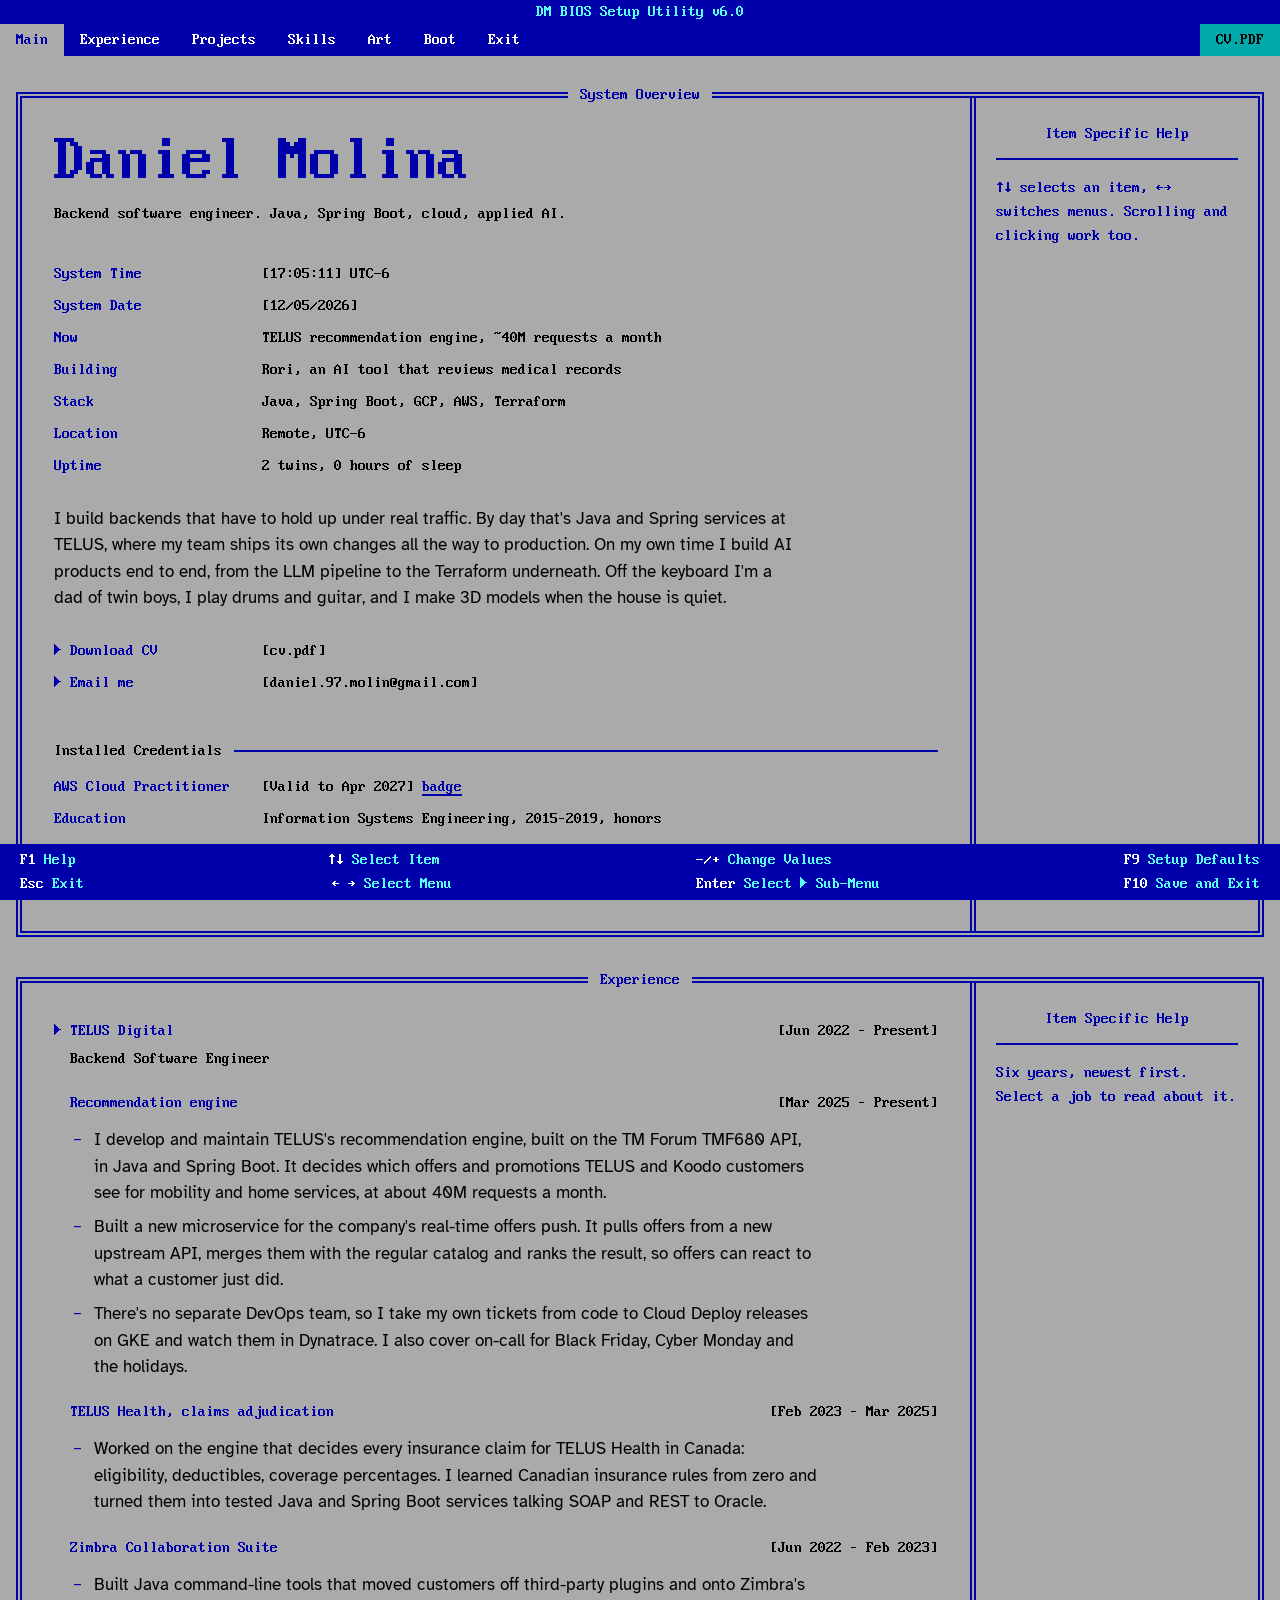
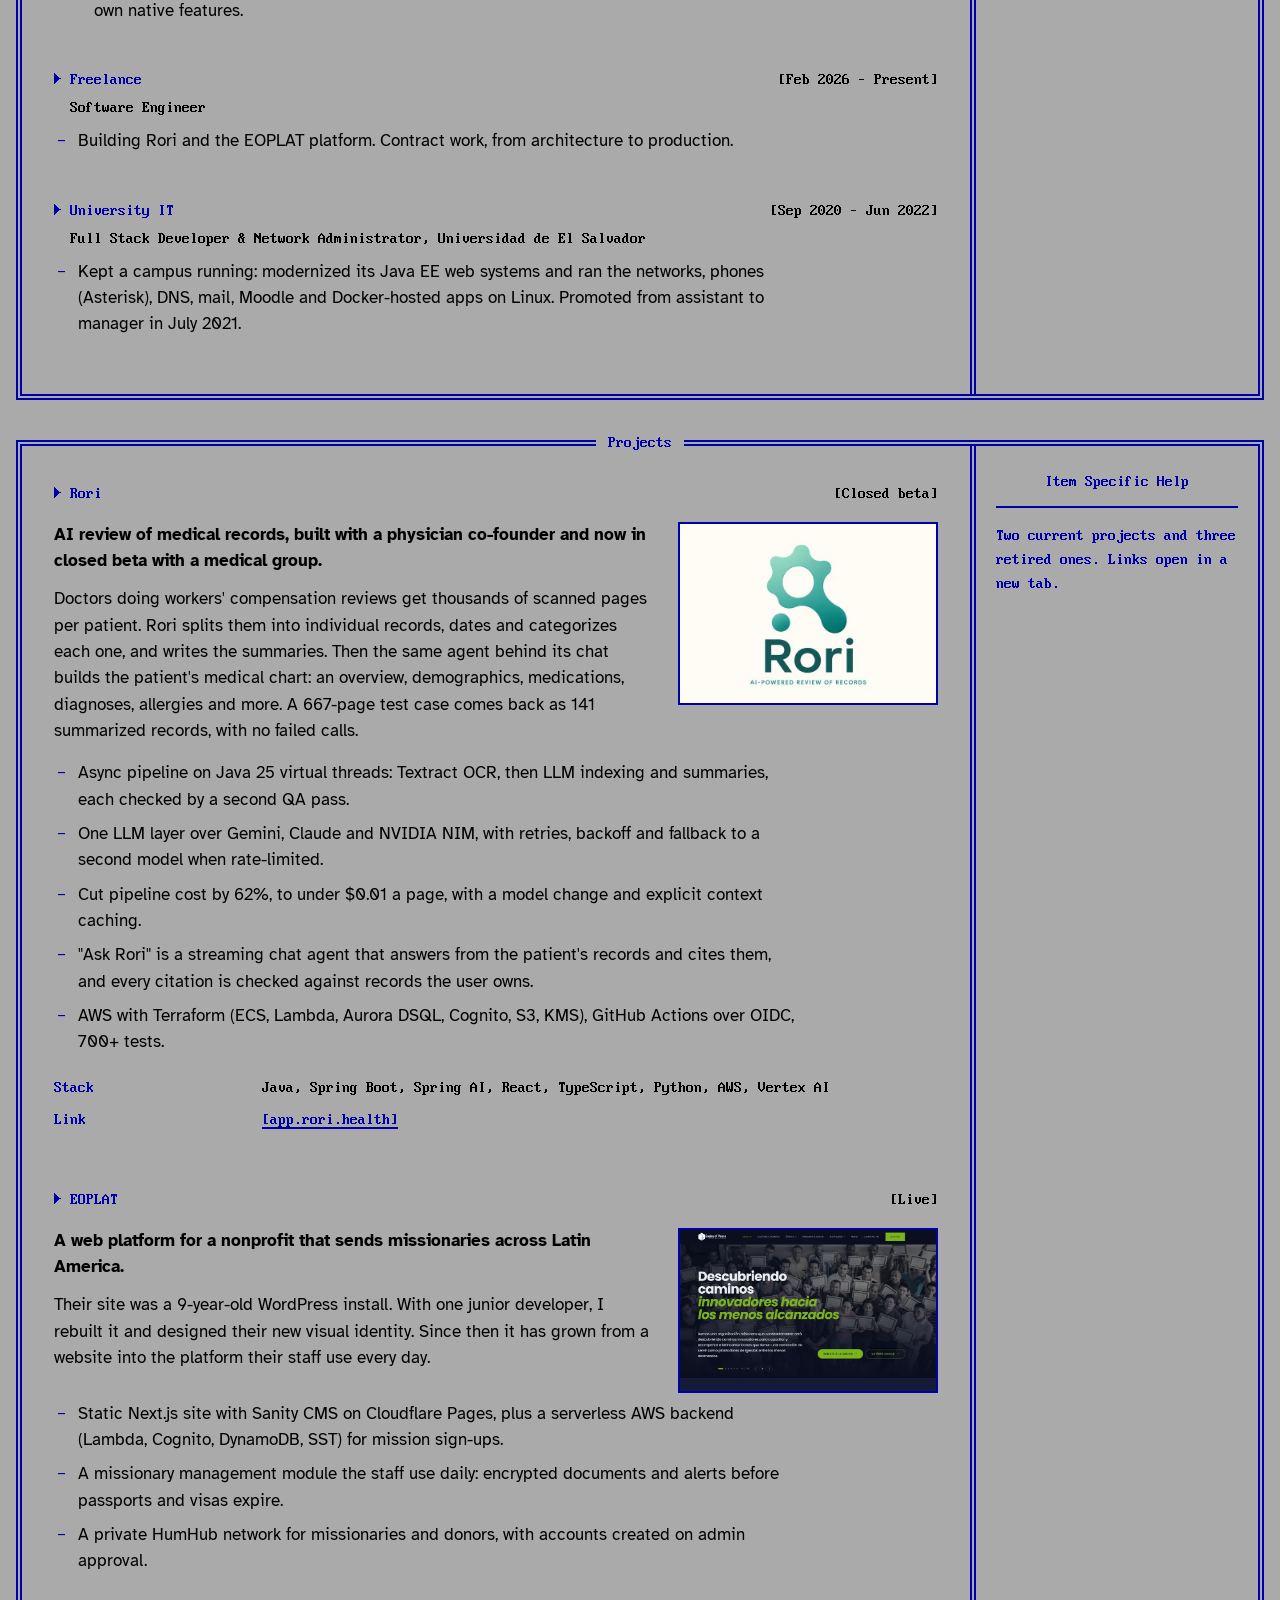
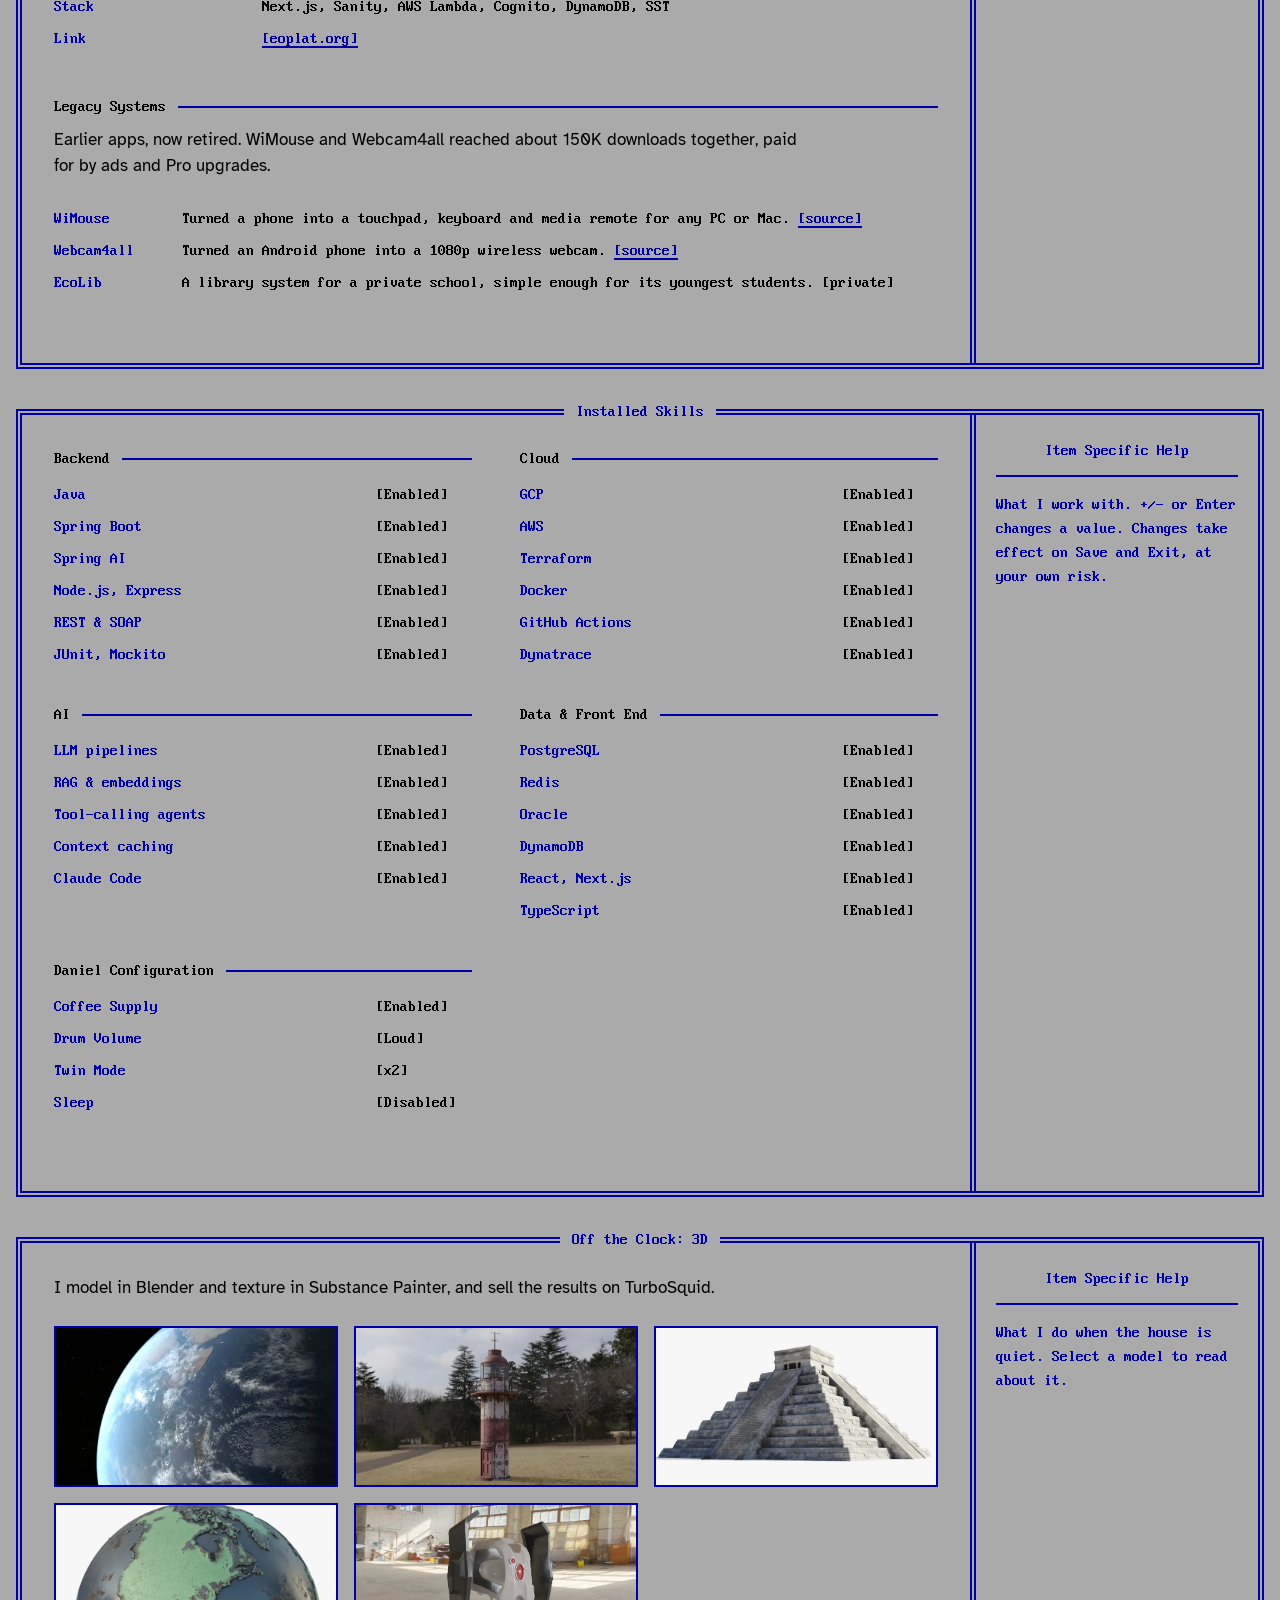
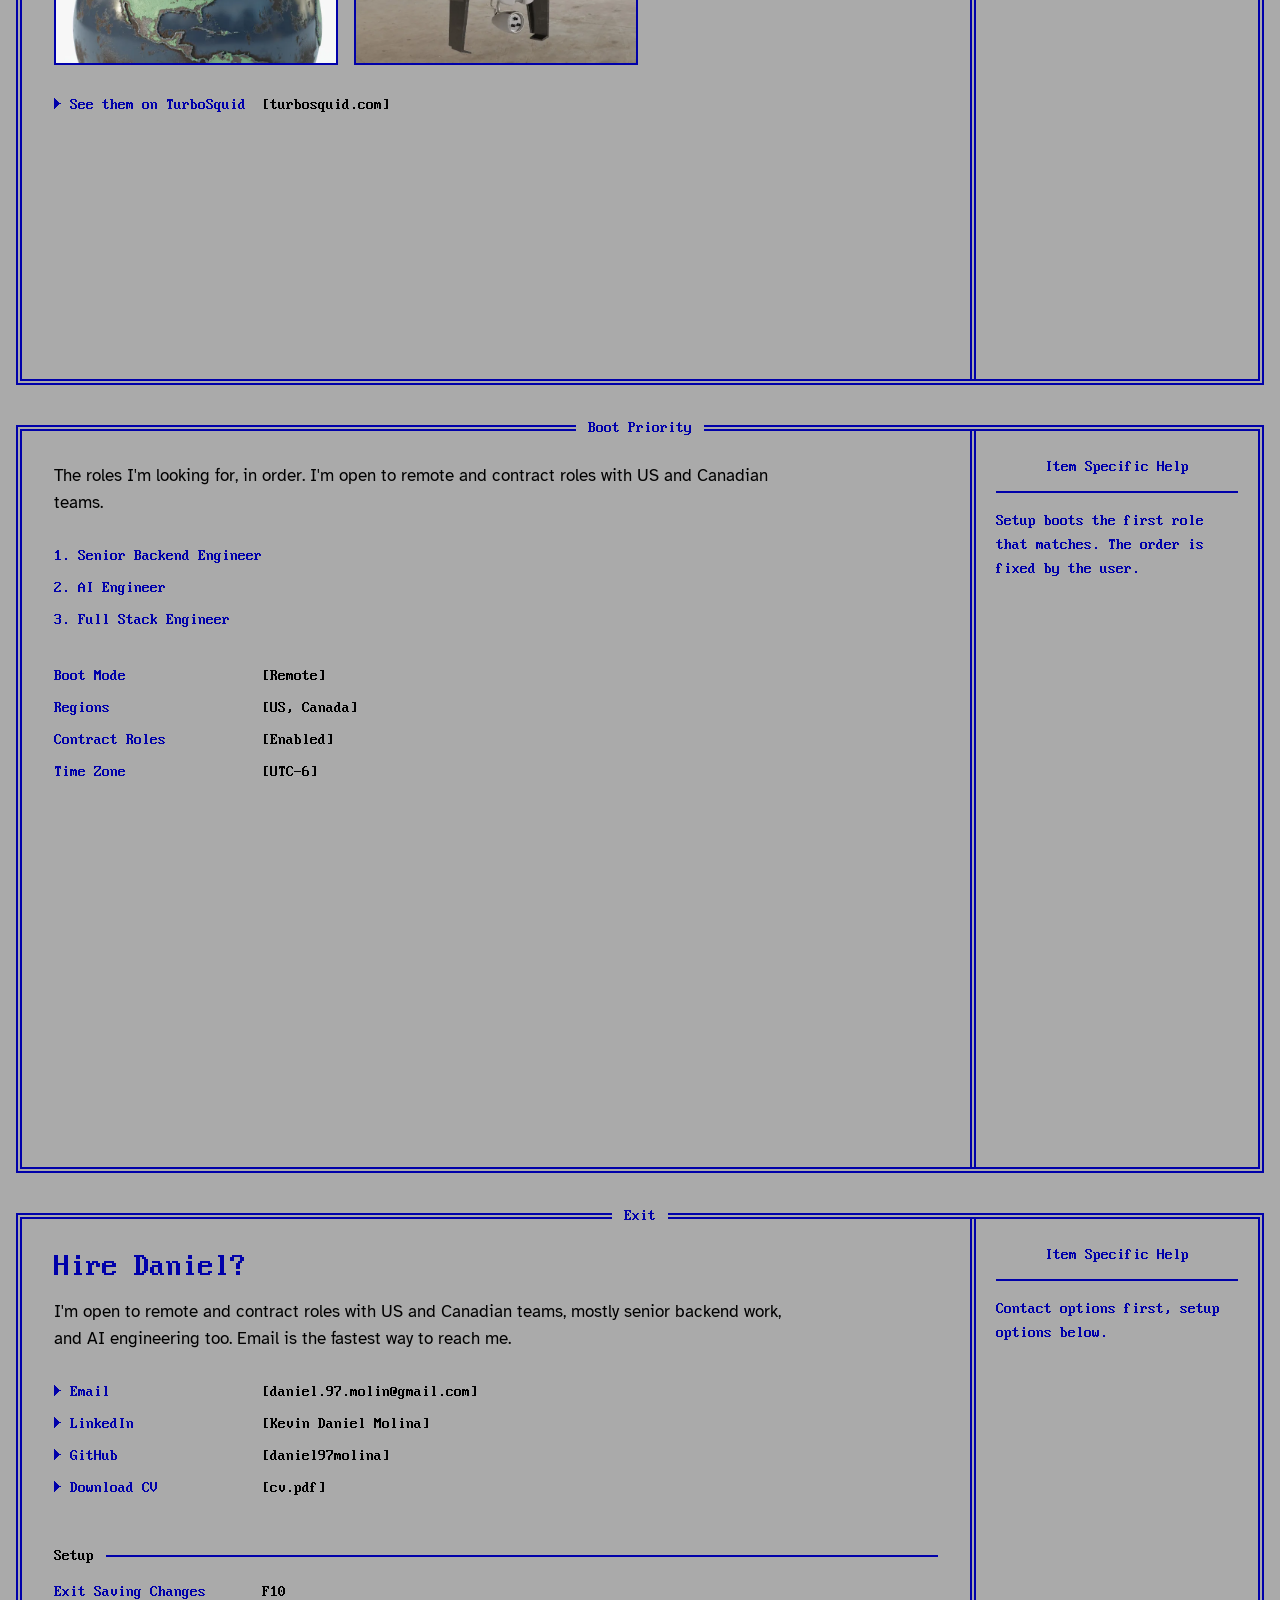
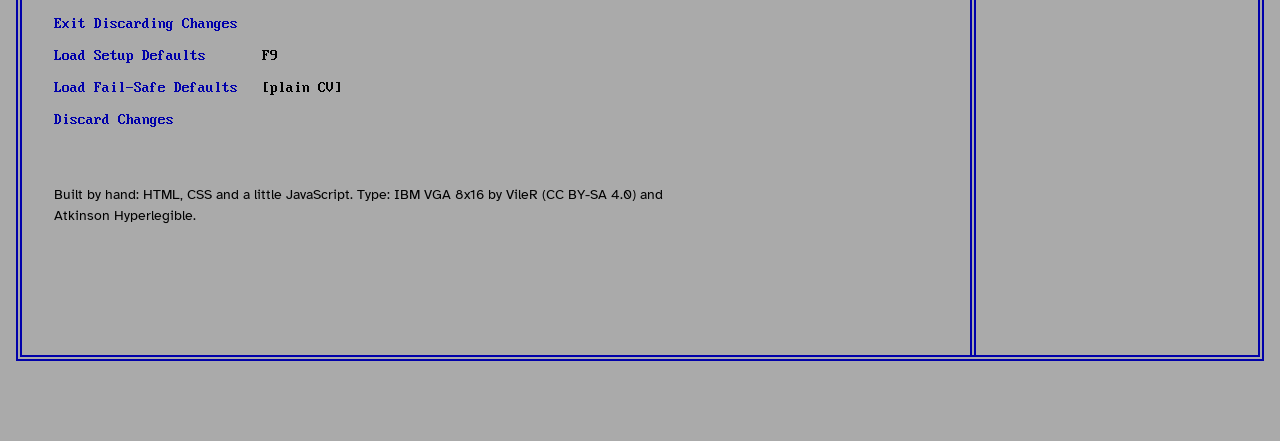
==== commit 30e44dcc: "Reword EOPLAT intro and rename Legacy Systems section Co-Authored-By: Claude <noreply@anthropic.com>" ====
--- a/index.html
+++ b/index.html
@@ -237,8 +237,9 @@
               <div class="project__text">
                 <p class="lede">A web platform for a nonprofit that sends missionaries across Latin America.</p>
                 <p class="prose">
-                  Their site was a 9-year-old WordPress install. With one junior developer, I rebuilt it,
-                  designed their new visual identity, and kept going when they asked for more.
+                  Their site was a 9-year-old WordPress install. With one junior developer, I rebuilt it and
+                  designed their new visual identity. Since then it has grown from a website into the
+                  platform their staff use every day.
                 </p>
               </div>
             </div>
@@ -257,7 +258,7 @@
             </dl>
           </article>
 
-          <h3 class="group">Legacy Devices</h3>
+          <h3 class="group">Legacy Systems</h3>
           <p class="prose">Earlier apps, now retired. WiMouse and Webcam4all reached about 150K downloads together, paid for by ads and Pro upgrades.</p>
           <dl class="rows rows--legacy">
             <div class="row item" data-help="React Native on the phone, Electron on the computer, WebSockets in between.">
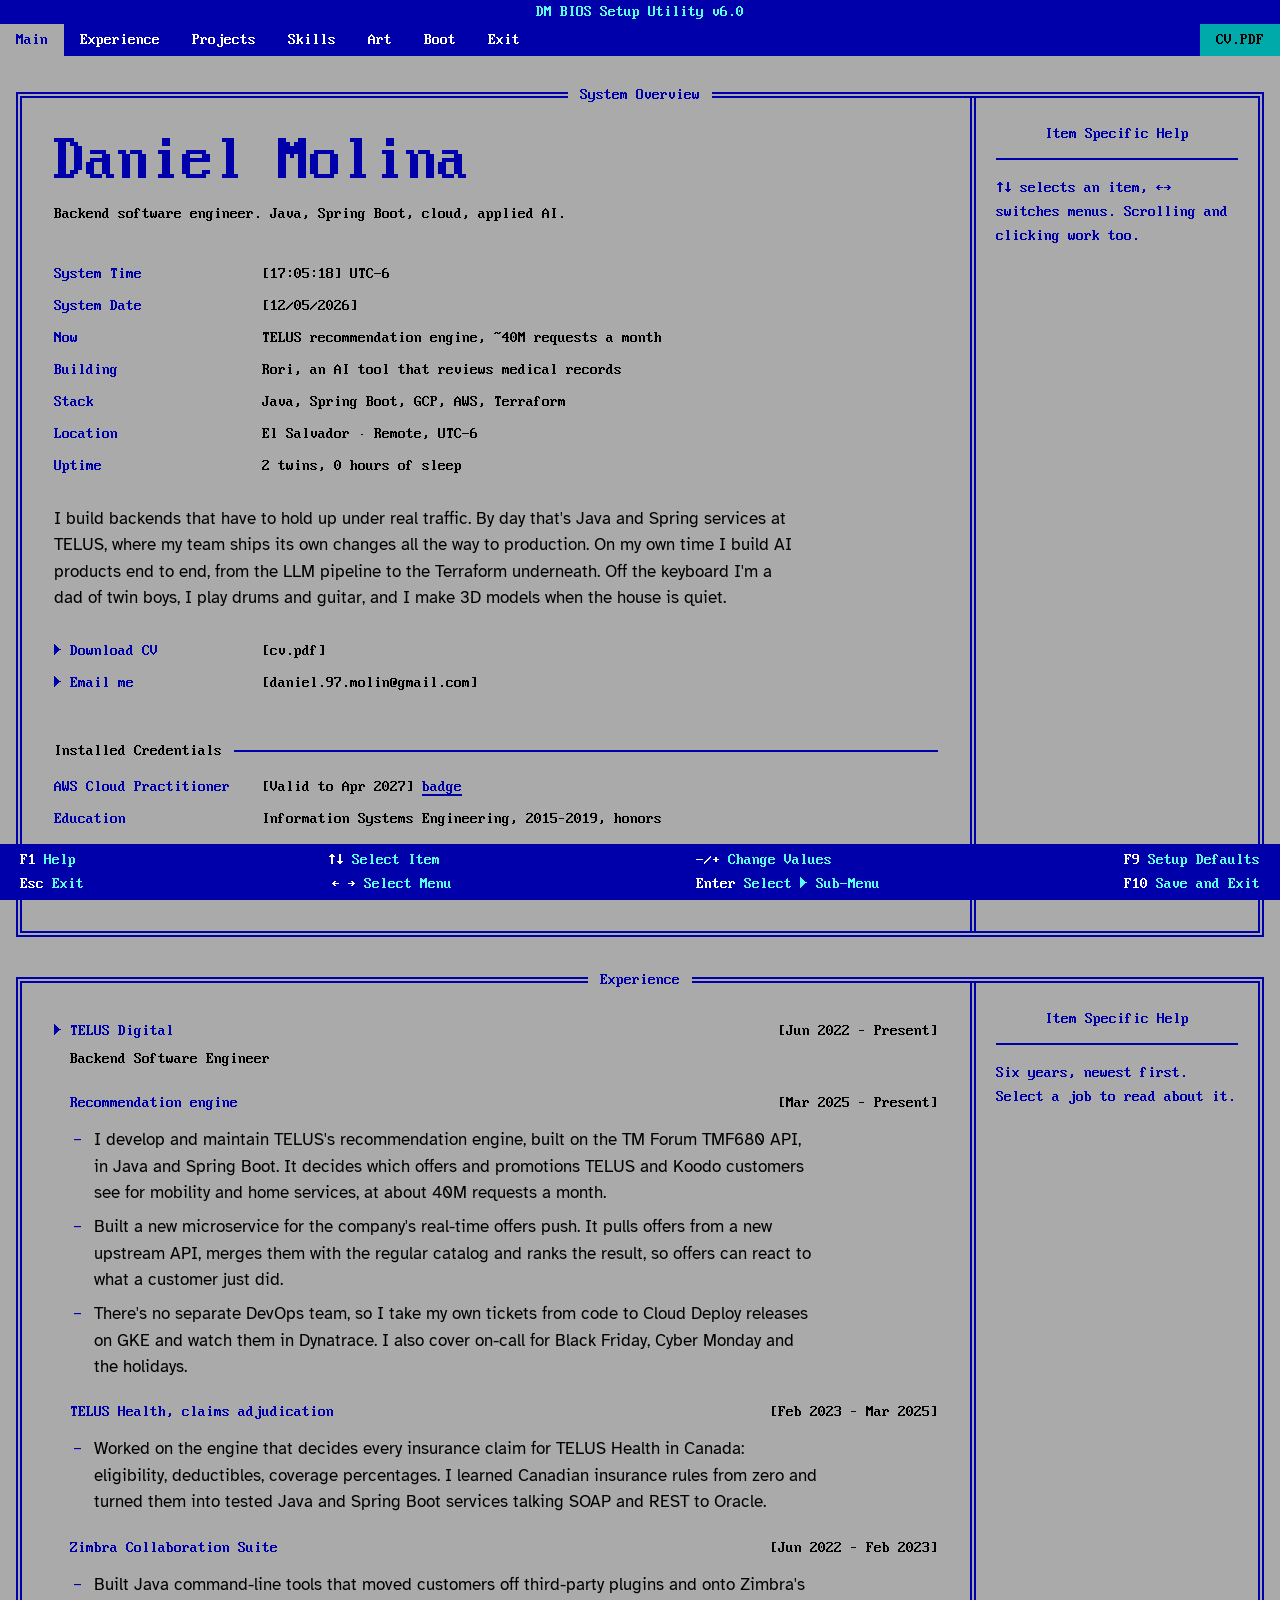
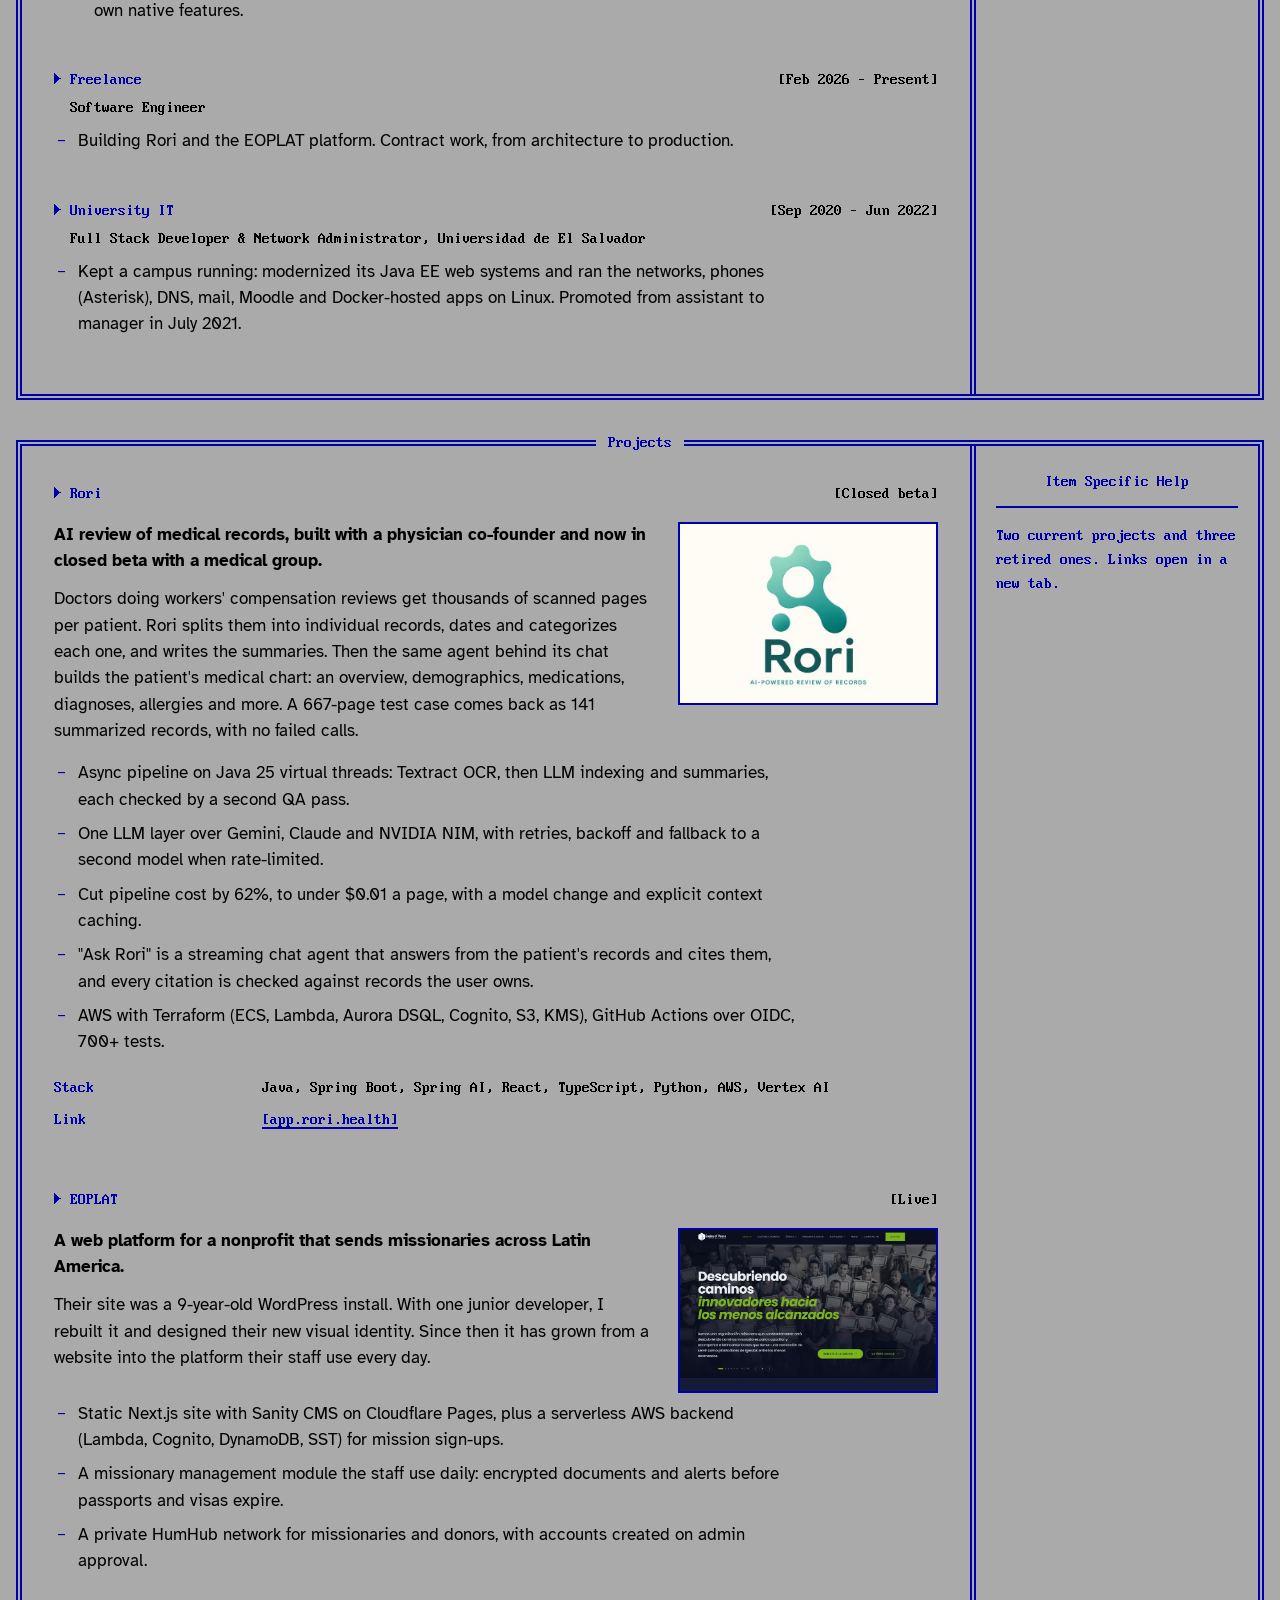
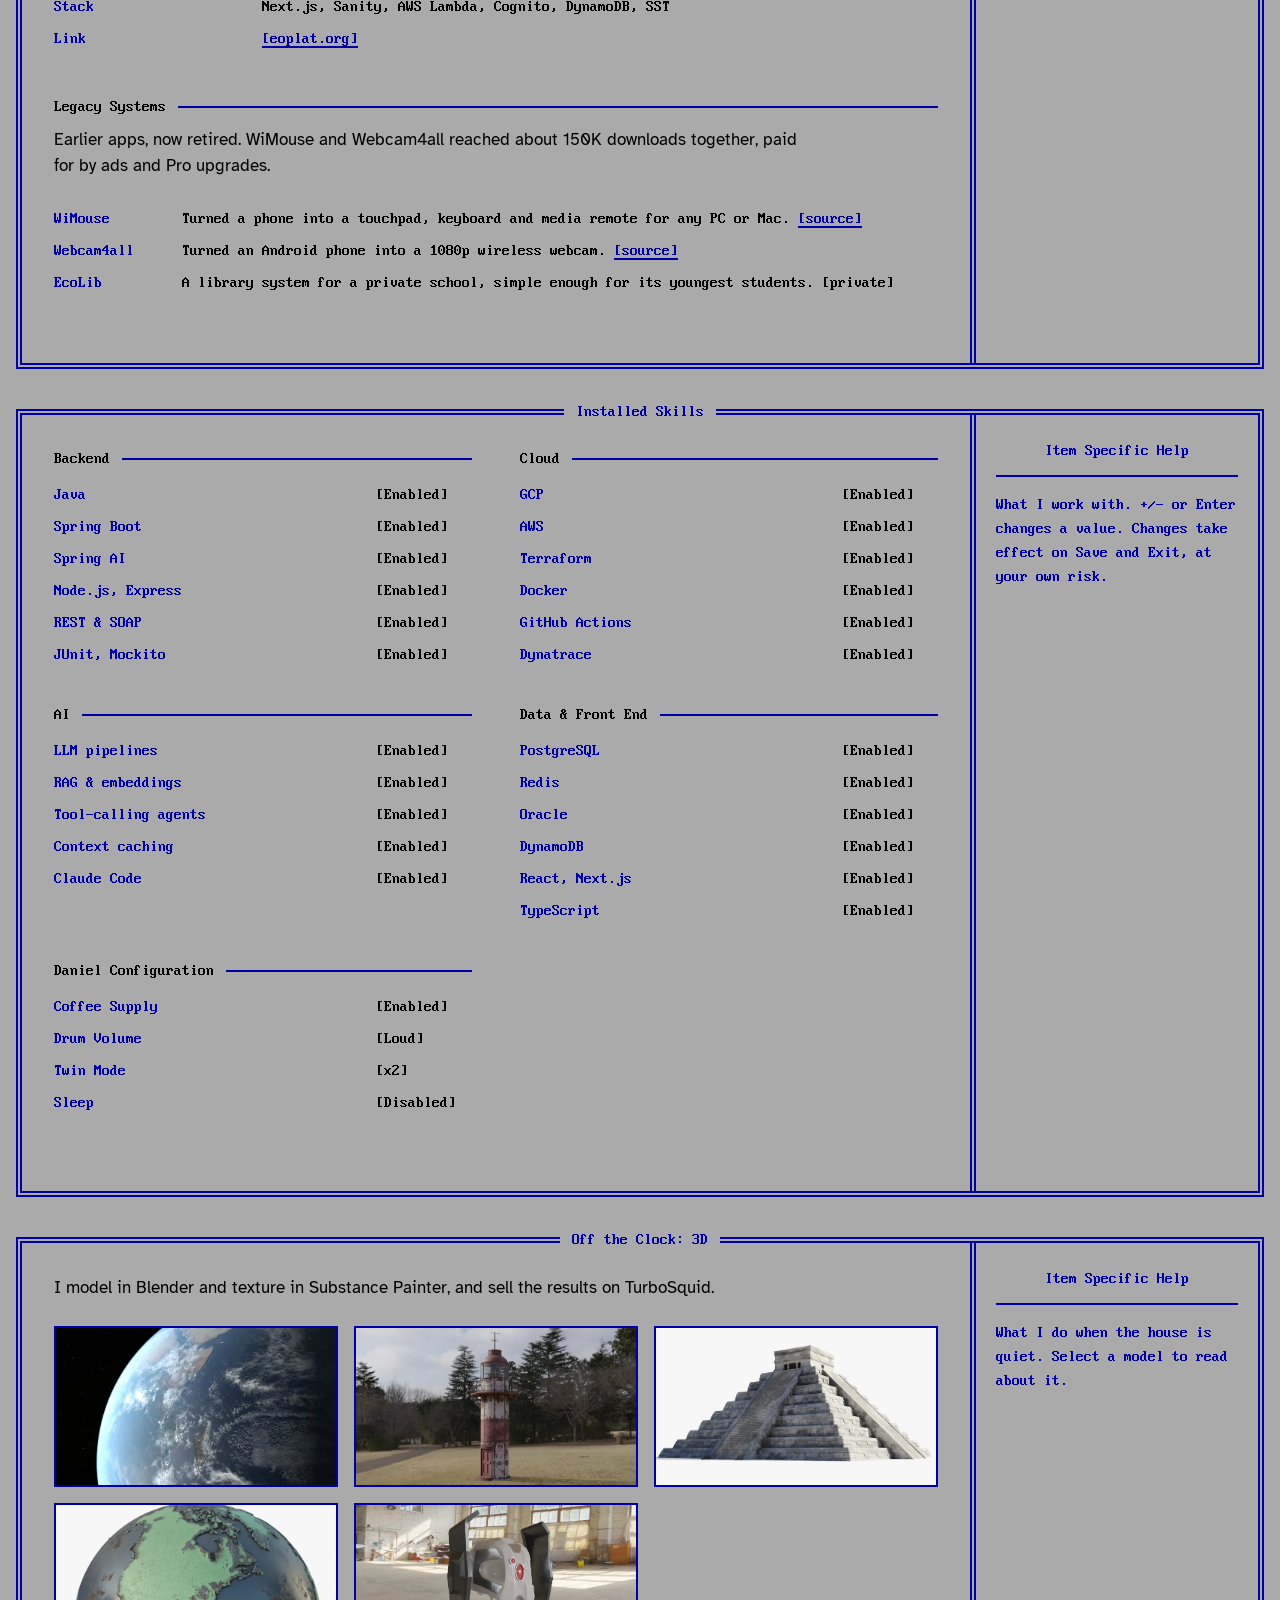
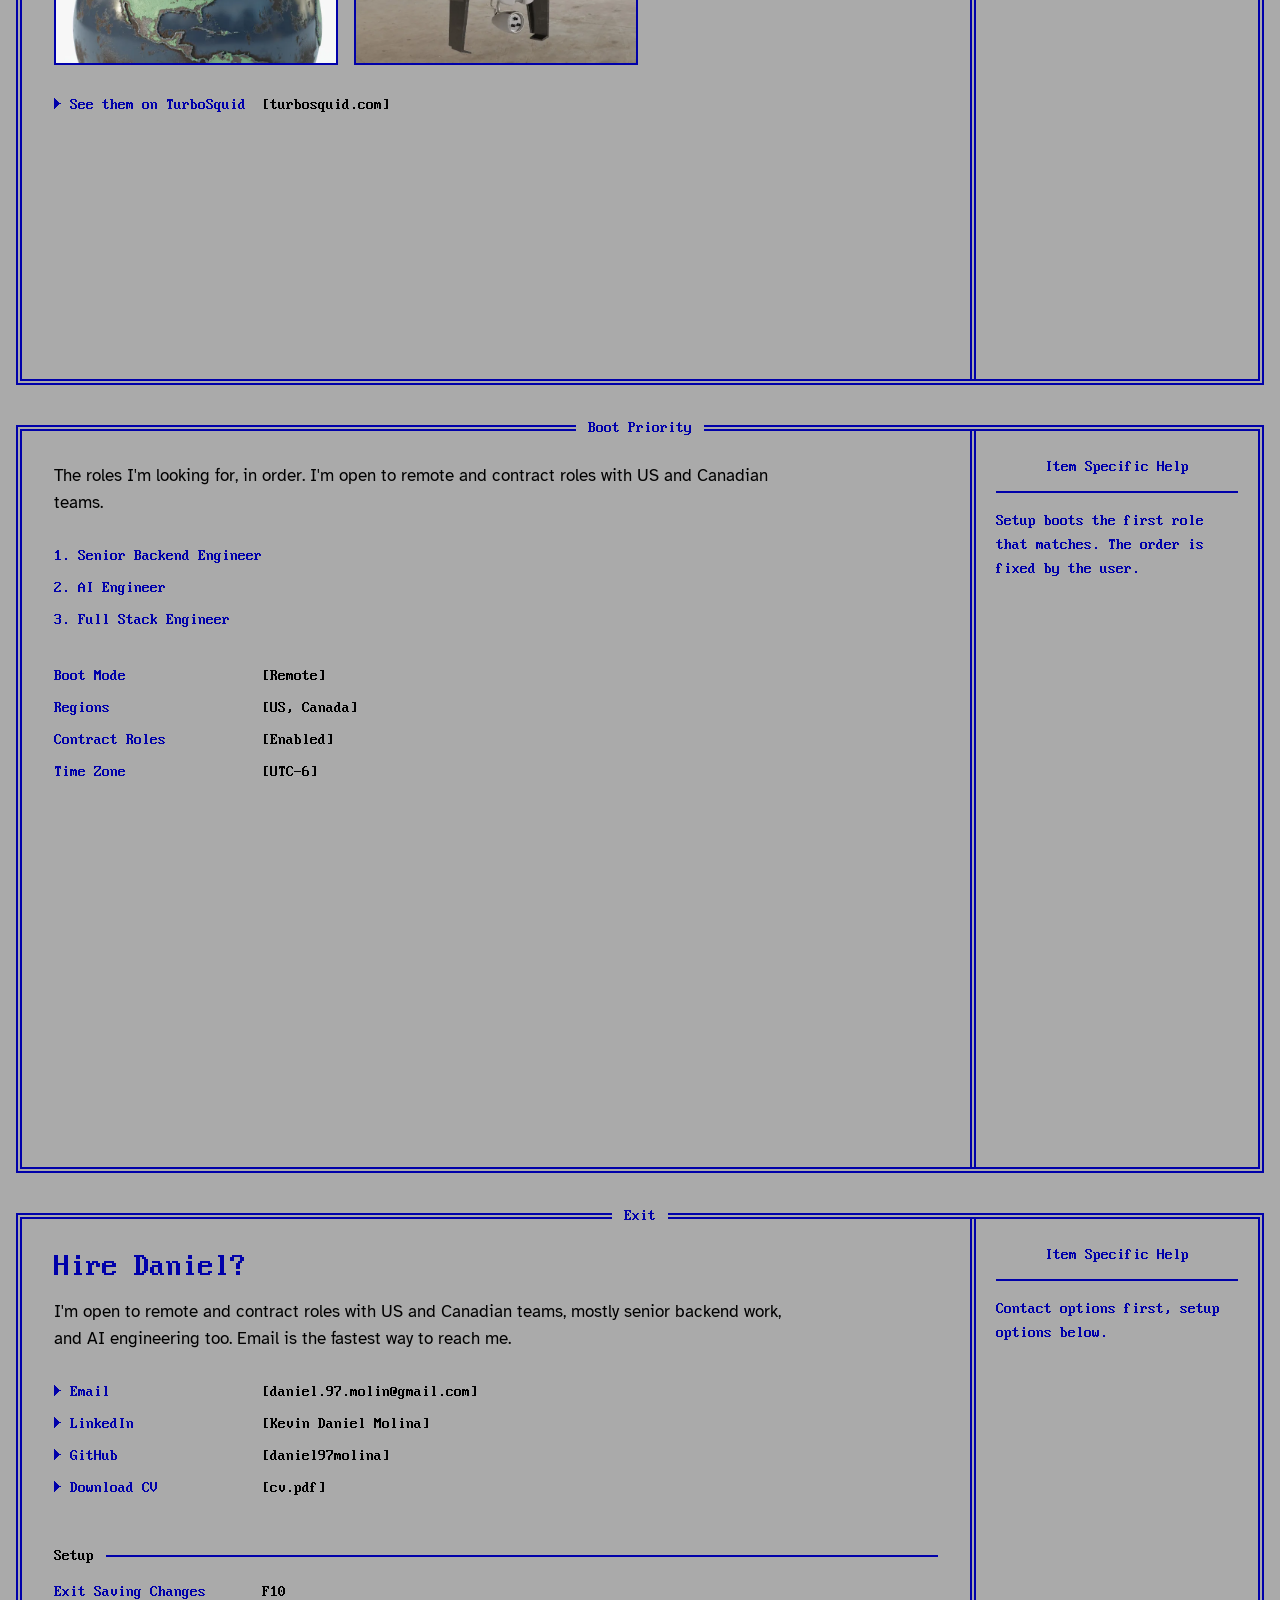
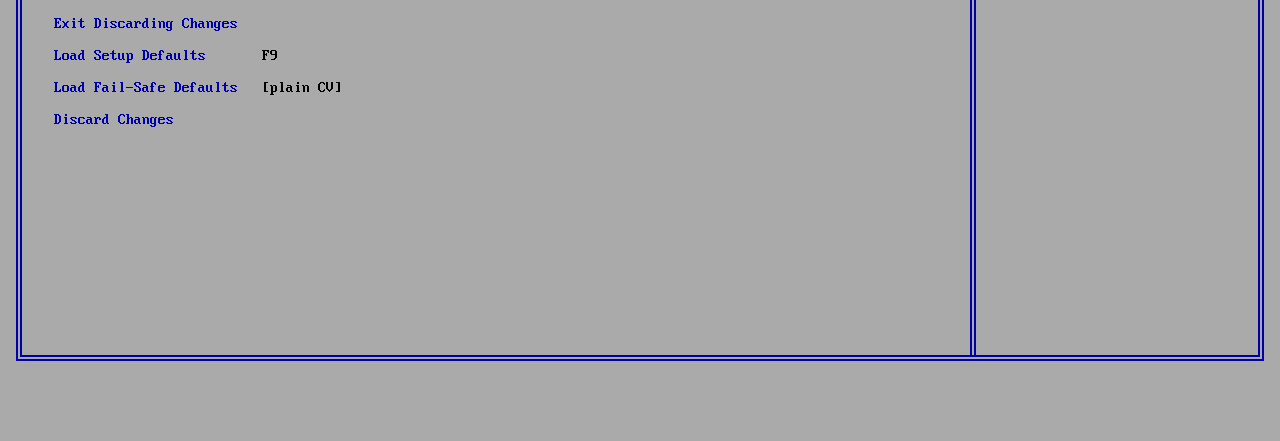
==== commit d9e1080b: "Add El Salvador to location on CV and portfolio Co-Authored-By: Claude <noreply@anthropic.com>" ====
--- a/index.html
+++ b/index.html
@@ -65,8 +65,8 @@
             <div class="row item" data-help="What I reach for first. The Skills menu has the full list.">
               <dt>Stack</dt><dd>Java, Spring Boot, GCP, AWS, Terraform</dd>
             </div>
-            <div class="row item" data-help="Remote only. Contract roles are fine too.">
-              <dt>Location</dt><dd>Remote, UTC−6</dd>
+            <div class="row item" data-help="Based in El Salvador, working remote. Contract roles are fine too.">
+              <dt>Location</dt><dd>El Salvador · Remote, UTC−6</dd>
             </div>
             <div class="row item" data-help="Twin boys. This value has not changed since they were born.">
               <dt>Uptime</dt><dd>2 twins, 0 hours of sleep</dd>
@@ -452,8 +452,6 @@
               <button type="button" class="row__link" data-act="discard"><span class="k">Discard Changes</span></button>
             </li>
           </ul>
-
-          <p class="credits">Built by hand: HTML, CSS and a little JavaScript. Type: IBM VGA 8x16 by VileR (CC BY-SA 4.0) and Atkinson Hyperlegible.</p>
         </div>
         <aside class="help" aria-label="Item specific help">
           <div class="help__in">
